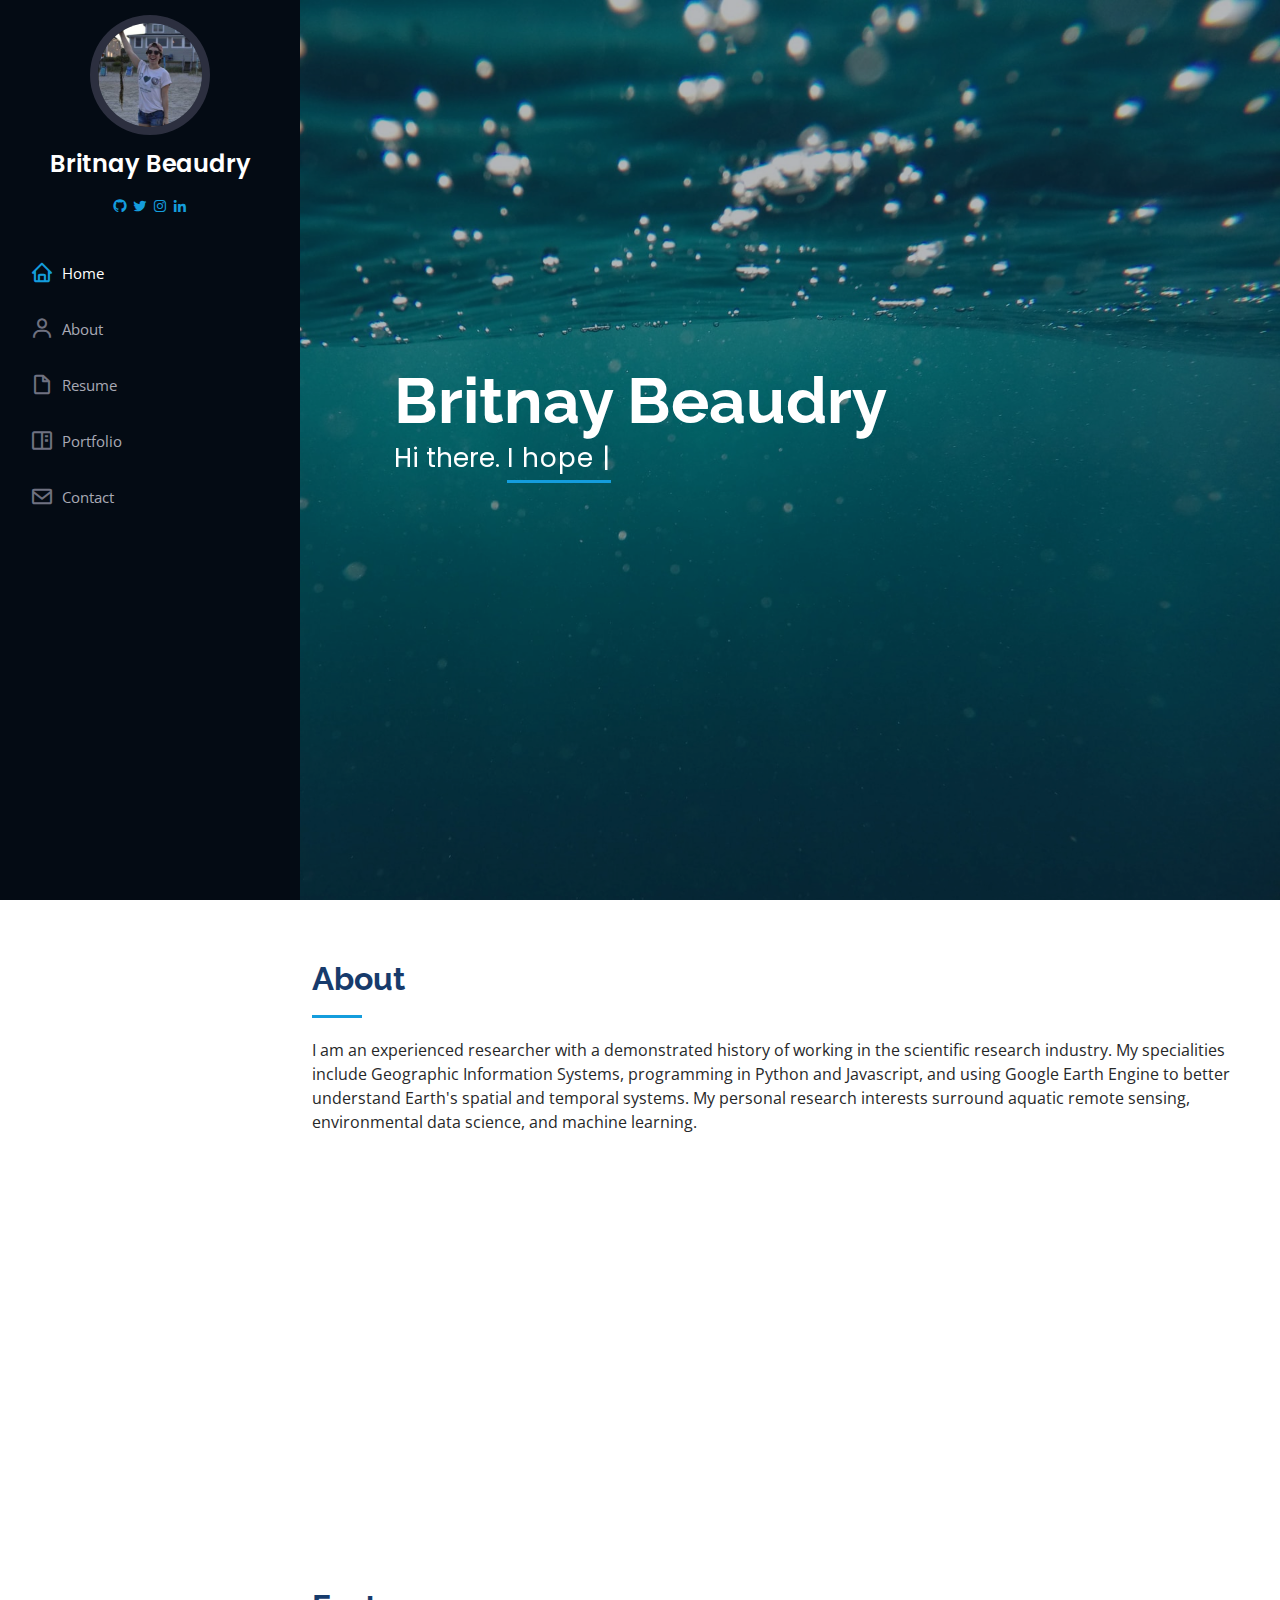
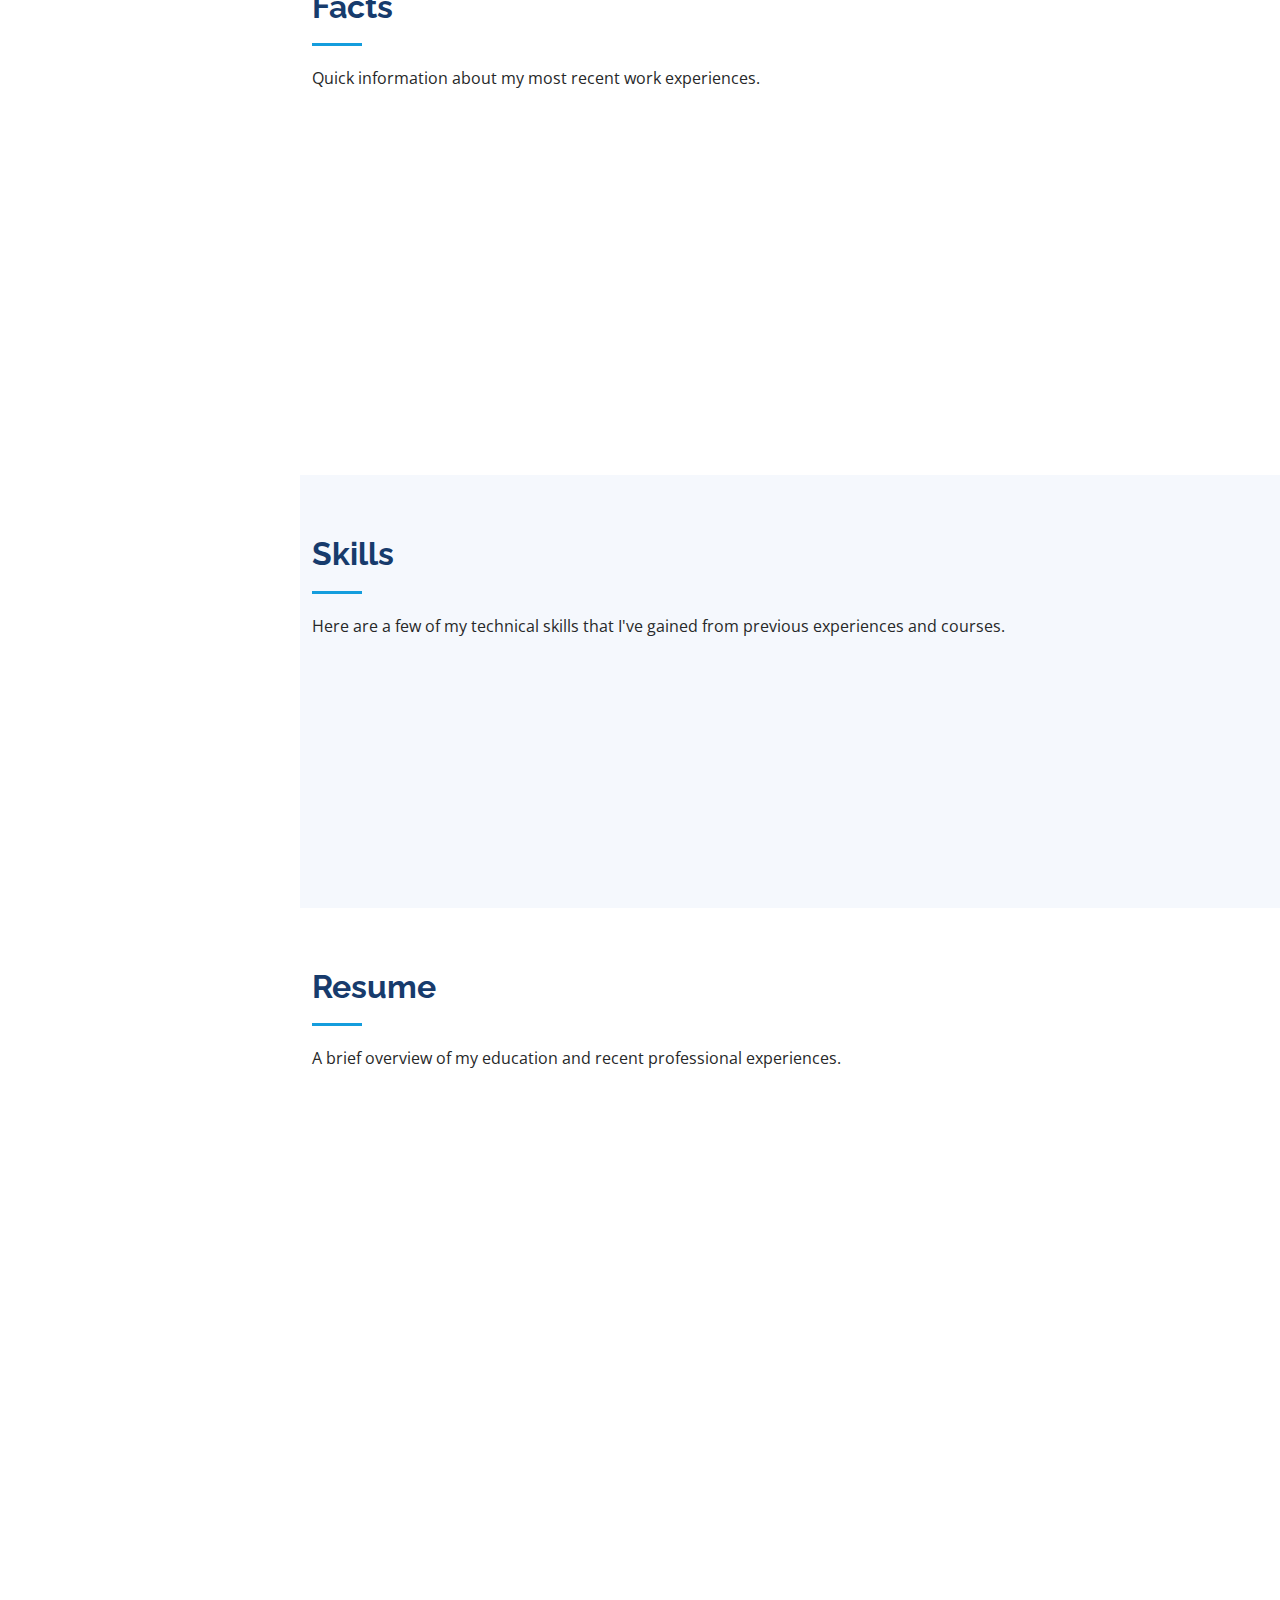
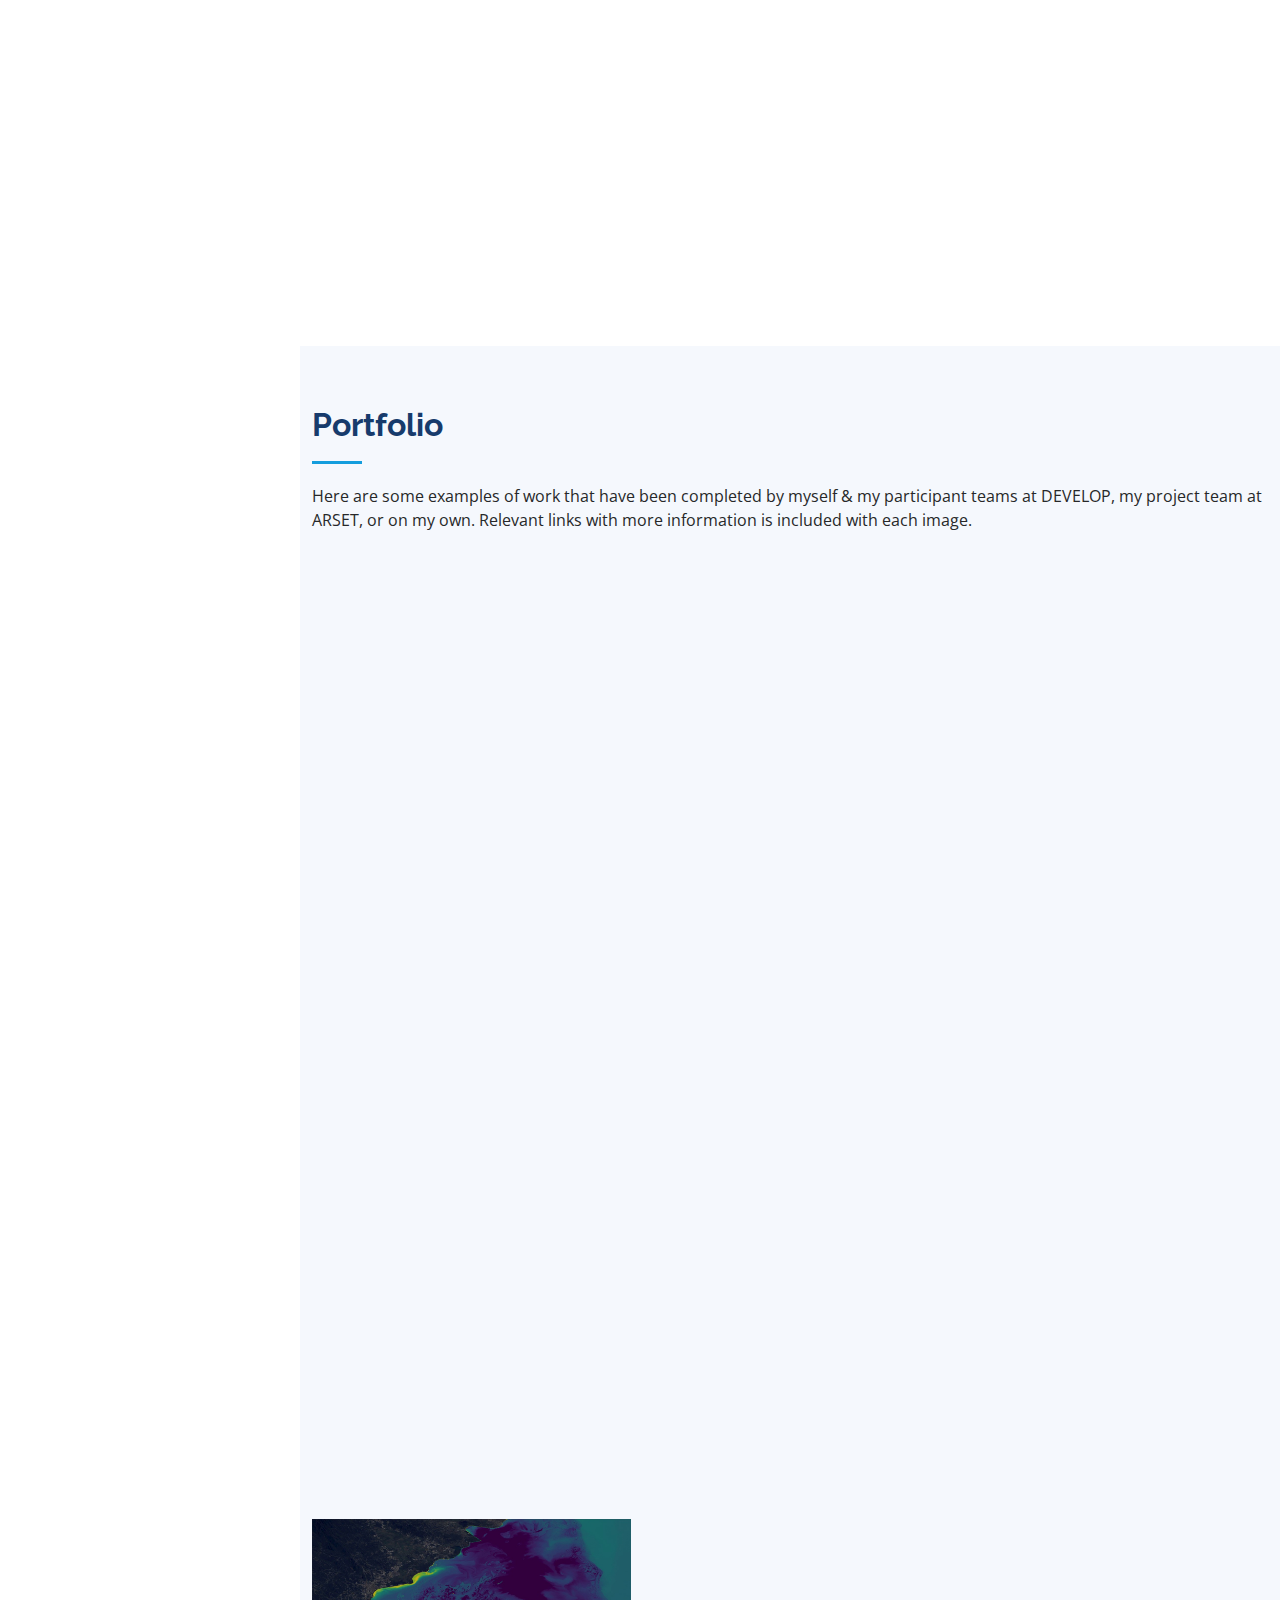
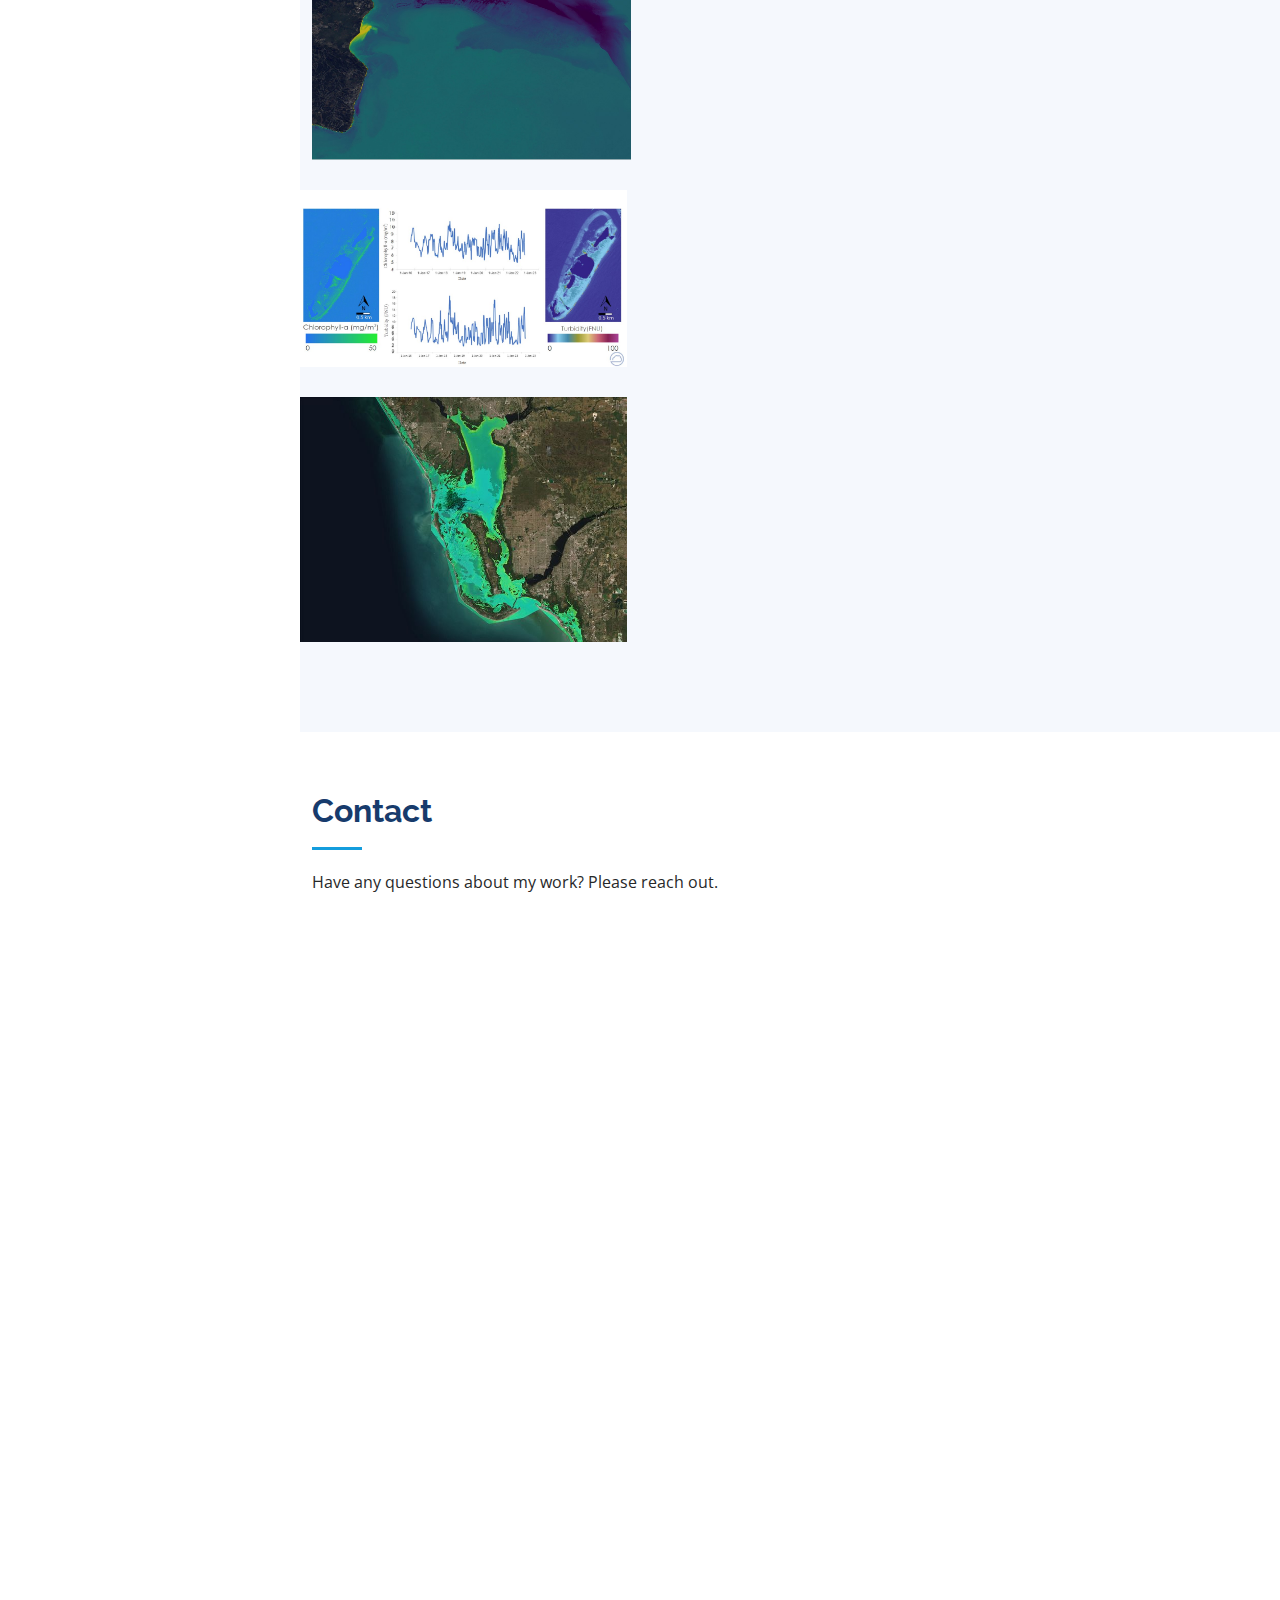
==== index.html @ af80c131 "Update index.html" ====
<!DOCTYPE html>
<html lang="en">

<head>
  <meta charset="utf-8">
  <meta content="width=device-width, initial-scale=1.0" name="viewport">

  <title>Britnay Beaudry</title>
  <meta content="" name="description">
  <meta content="" name="keywords">

  <!-- Favicons -->
  <link href="assets/img/favicon.png" rel="icon">
  <link href="assets/img/apple-touch-icon.png" rel="apple-touch-icon">

  <!-- Google Fonts -->
  <link href="https://fonts.googleapis.com/css?family=Open+Sans:300,300i,400,400i,600,600i,700,700i|Raleway:300,300i,400,400i,500,500i,600,600i,700,700i|Poppins:300,300i,400,400i,500,500i,600,600i,700,700i" rel="stylesheet">

  <!-- Vendor CSS Files -->
  <link href="assets/vendor/aos/aos.css" rel="stylesheet">
  <link href="assets/vendor/bootstrap/css/bootstrap.min.css" rel="stylesheet">
  <link href="assets/vendor/bootstrap-icons/bootstrap-icons.css" rel="stylesheet">
  <link href="assets/vendor/boxicons/css/boxicons.min.css" rel="stylesheet">
  <link href="assets/vendor/glightbox/css/glightbox.min.css" rel="stylesheet">
  <link href="assets/vendor/swiper/swiper-bundle.min.css" rel="stylesheet">

  <!-- Template Main CSS File -->
  <link href="assets/css/style.css" rel="stylesheet">
</head>
<body>

  <!-- ======= Mobile nav toggle button ======= -->
  <i class="bi bi-list mobile-nav-toggle d-xl-none"></i>

  <!-- ======= Header ======= -->
  <header id="header">
    <div class="d-flex flex-column">

      <div class="profile">
        <img src="assets/img/profile-img.JPG" alt="" class="img-fluid rounded-circle">
        <h1 class="text-light"><a href="index.html">Britnay Beaudry</a></h1>
        <div class="social-linksf mt-3 text-center">
          <a href="https://github.com/britnaybeaudry" class="github"><i class="bx bxl-github"></i></a>
          <a href="https://twitter.com/BeaudryBritnay" class="twitter"><i class="bx bxl-twitter"></i></a>
          <a href="https://www.instagram.com/britnaybeaudry/" class="instagram"><i class="bx bxl-instagram"></i></a>
          <a href="https://www.linkedin.com/in/britnaybeaudry/" class="linkedin"><i class="bx bxl-linkedin"></i></a>
        </div>
      </div>

      <nav id="navbar" class="nav-menu navbar">
        <ul>
          <li><a href="#hero" class="nav-link scrollto active"><i class="bx bx-home"></i> <span>Home</span></a></li>
          <li><a href="#about" class="nav-link scrollto"><i class="bx bx-user"></i> <span>About</span></a></li>
          <li><a href="#resume" class="nav-link scrollto"><i class="bx bx-file-blank"></i> <span>Resume</span></a></li>
          <li><a href="#portfolio" class="nav-link scrollto"><i class="bx bx-book-content"></i> <span>Portfolio</span></a></li>
<!--           <li><a href="#services" class="nav-link scrollto"><i class="bx bx-server"></i> <span>Services</span></a></li> -->
          <li><a href="#contact" class="nav-link scrollto"><i class="bx bx-envelope"></i> <span>Contact</span></a></li>
        </ul>
      </nav><!-- .nav-menu -->
    </div>
  </header><!-- End Header -->

  <!-- ======= Hero Section ======= -->
  <section id="hero" class="d-flex flex-column justify-content-center align-items-center">
    <div class="hero-container" data-aos="fade-in">
      <h1>Britnay Beaudry</h1>
      <p>Hi there. <span class="typed" data-typed-items="I hope you like my website., "></span></p>
    </div>
  </section><!-- End Hero -->

  <main id="main">

    <!-- ======= About Section ======= -->
    <section id="about" class="about">
      <div class="container">

        <div class="section-title">
          <h2>About</h2>
          <p>I am an experienced researcher with a demonstrated history of working in the scientific research industry. My specialities include Geographic Information Systems, programming in Python and Javascript, and using Google Earth Engine to better understand Earth's spatial and temporal systems. My personal research interests surround aquatic remote sensing, environmental data science, and machine learning.</p>
        </div>

        <div class="row">
          <div class="col-lg-4" data-aos="fade-right">
            <img src="assets/img/profile-img.JPG" class="img-fluid" alt="">
          </div>
          <div class="col-lg-8 pt-4 pt-lg-0 content" data-aos="fade-left">
            <h3>Research Scientist</h3>
            <p class="fst-italic">
              I currently work for <a href="https://baeri.org/earth-science">BAERI</a> as a research scientist for the <a href="https://appliedsciences.nasa.gov/what-we-do/capacity-building/arset">ARSET</a> and <a href="https://www.nasa.gov/oceanos">OCEANOS</a> programs at NASA's Ames Research Center. In this position, I assist with the development and implementation of webinars that specialize in applied remote sensing.
            </p>
            <div class="row">
              <div class="col-lg-6">
                <ul>
                  <li><i class="bi bi-chevron-right"></i> <strong>Degree:</strong> <span>B.S. in Environmental Science</span></li>
                  <li><i class="bi bi-chevron-right"></i> <strong>Specialty:</strong> <span>Aquatic Remote Sensing</span></li>
                </ul>
              </div>
              <div class="col-lg-6">
                <ul>
                  <li><i class="bi bi-chevron-right"></i> <strong>Coding Languages:</strong> <span>GEE, Python, Unix, Git, HTML, CSS</span></li>
                   <li><i class="bi bi-chevron-right"></i> <strong>Location:</strong> <span>Ames Research Center, CA</span></li>
                </ul>
              </div>
<!--             </div>
            <p>
              Officiis eligendi itaque labore et dolorum mollitia officiis optio vero. Quisquam sunt adipisci omnis et ut. Nulla accusantium dolor incidunt officia tempore. Et eius omnis.
              Cupiditate ut dicta maxime officiis quidem quia. Sed et consectetur qui quia repellendus itaque neque. Aliquid amet quidem ut quaerat cupiditate. Ab et eum qui repellendus omnis culpa magni laudantium dolores.
            </p>
          </div> -->
        </div>

      </div>
    </section><!-- End About Section -->

    <!-- ======= Facts Section ======= -->
    <section id="facts" class="facts">
      <div class="container">

        <div class="section-title">
          <h2>Facts</h2>
          <p>Quick information about my most recent work experiences.</p>
        </div>

        <div class="row no-gutters">

          <div class="col-lg-3 col-md-6 d-md-flex align-items-md-stretch" data-aos="fade-up">
            <div class="count-box">
              <i class="bi bi-alarm-fill"></i>
              <span data-purecounter-start="0" data-purecounter-end="4" data-purecounter-duration="1" class="purecounter"></span>
              <p><strong>Consecutive Terms</strong> as a Geoinformatics Fellow</p>
            </div>
          </div>

          <div class="col-lg-3 col-md-6 d-md-flex align-items-md-stretch" data-aos="fade-up" data-aos-delay="200">
            <div class="count-box">
              <i class="bi bi-headset"></i>
              <span data-purecounter-start="0" data-purecounter-end="4" data-purecounter-duration="1" class="purecounter"></span>
              <p><strong>Coding Instructor Experiences</strong> where I taught Git, Unix, Python, and GEE for Software Carpentry courses</p>
            </div>
          </div>

          <div class="col-lg-3 col-md-6 d-md-flex align-items-md-stretch" data-aos="fade-up" data-aos-delay="100">
            <div class="count-box">
              <i class="bi bi-journal-richtext"></i>
              <span data-purecounter-start="0" data-purecounter-end="7" data-purecounter-duration="1" class="purecounter"></span>
              <p><strong>Completed Projects</strong> under my leadership at NASA DEVELOP</p>
            </div>
          </div>
          
          <div class="col-lg-3 col-md-6 d-md-flex align-items-md-stretch" data-aos="fade-up" data-aos-delay="300">
            <div class="count-box">
              <i class="bi bi-people"></i>
              <span data-purecounter-start="0" data-purecounter-end="24" data-purecounter-duration="1" class="purecounter"></span>
              <p><strong>Participants</strong> that I've been responsible for as a project manager</p>
            </div>
          </div>

        </div>

      </div>
    </section><!-- End Facts Section -->

    <!-- ======= Skills Section ======= -->
    <section id="skills" class="skills section-bg">
      <div class="container">

        <div class="section-title">
          <h2>Skills</h2>
          <p>Here are a few of my technical skills that I've gained from previous experiences and courses.</p>
        </div>

        <div class="row skills-content">

          <div class="col-lg-6" data-aos="fade-up">

            <div class="progress">
              <span class="skill">Google Earth Engine <i class="val">100%</i></span>
              <div class="progress-bar-wrap">
                <div class="progress-bar" role="progressbar" aria-valuenow="100" aria-valuemin="0" aria-valuemax="100"></div>
              </div>
            </div>

            <div class="progress">
              <span class="skill">ArcMap & ArcPro <i class="val">90%</i></span>
              <div class="progress-bar-wrap">
                <div class="progress-bar" role="progressbar" aria-valuenow="95" aria-valuemin="0" aria-valuemax="100"></div>
              </div>
            </div>

            <div class="progress">
              <span class="skill">HTML <i class="val">75%</i></span>
              <div class="progress-bar-wrap">
                <div class="progress-bar" role="progressbar" aria-valuenow="75" aria-valuemin="0" aria-valuemax="100"></div>
              </div>
            </div>

          </div>

          <div class="col-lg-6" data-aos="fade-up" data-aos-delay="100">

            <div class="progress">
              <span class="skill">Python <i class="val">80%</i></span>
              <div class="progress-bar-wrap">
                <div class="progress-bar" role="progressbar" aria-valuenow="80" aria-valuemin="0" aria-valuemax="100"></div>
              </div>
            </div>

            <div class="progress">
              <span class="skill">Git <i class="val">90%</i></span>
              <div class="progress-bar-wrap">
                <div class="progress-bar" role="progressbar" aria-valuenow="85" aria-valuemin="0" aria-valuemax="100"></div>
              </div>
            </div>

            <div class="progress">
              <span class="skill">CSS <i class="val">55%</i></span>
              <div class="progress-bar-wrap">
                <div class="progress-bar" role="progressbar" aria-valuenow="55" aria-valuemin="0" aria-valuemax="100"></div>
              </div>
            </div>

          </div>

        </div>

      </div>
    </section><!-- End Skills Section -->

    <!-- ======= Resume Section ======= -->
    <section id="resume" class="resume">
      <div class="container">

        <div class="section-title">
          <h2>Resume</h2>
          <p>A brief overview of my education and recent professional experiences.</p>
        </div>

        <div class="row">
          <div class="col-lg-6" data-aos="fade-up">
            <h3 class="resume-title">Summary</h3>
            <div class="resume-item pb-0">
              <h4>Britnay Beaudry</h4>
              <p><em>Experienced Spatial Analyst with a demonstrated history of working in the scientific research industry. Skilled in Geographic Information Systems, programming in Python and Javascript, and using Google Earth Engine to better understand Earth's spatial and temporal systems.</em></p>
<!--               <ul>
                <li>britnaybeaudry@gmail.com</li>
              </ul> -->
            </div>

            <h3 class="resume-title">Education</h3>
            <div class="resume-item">
              <h4>B.S. in Environmental Science</h4>
              <h5>2016 - 2019</h5>
              <p><em>University of Massachusetts Amherst</em></p>
              <ul>
                <li>Earned a Technical Certificate in Geographic Information Science (GIS) in addition to completing regular required coursework in biology, chemistry, toxicology, and mathematics. </li>
                <li>Worked in a viticulture lab, biogeochemistry lab, and as a teaching assistant. </li>
              </ul>
            </div>
          </div>
          <div class="col-lg-6" data-aos="fade-up" data-aos-delay="100">
            <h3 class="resume-title">Professional Experience</h3>
            <div class="resume-item">
              <h4>Geoinformatics Fellow, NASA DEVELOP National Program</h4>
              <h5>2019 - Present</h5>
              <p><em>Ames Research Center, Mountain View, CA </em></p>
              <ul>
                <li>Managing office and project activities, ensuring the scientific integrity of past and ongoing projects, and leading team building and personal/professional development activities.</li>
                <li>Generating project ideas, writing project proposals, and providing technical edits for future projects through the DEVELOP program. </li>
                <li>Creating and reviewing project deliverables, and disseminating results for past and ongoing DEVELOP projects.</li>
              </ul>
            </div>
            <div class="resume-item">
              <h4>Research Assistant</h4>
              <h5>Spring 2019</h5>
              <p><em>UMass Amherst Geochemistry Lab</em></p>
              <ul>
                <li>Monitored isotope hydrology to better understand how chemical weathering affects biogeochemical cycles within Western Massachusetts.</li>
                <li>Kept detailed record of test results including carbon isotope content, alkalinity, pH values, air volumes, and water volumes.</li>
              </ul>
            </div>
          </div>
        </div>

      </div>
    </section><!-- End Resume Section -->

    <!-- ======= Portfolio Section ======= -->
    <section id="portfolio" class="portfolio section-bg">
      <div class="container">

        <div class="section-title">
          <h2>Portfolio</h2>
          <p>Here are some examples of work that have been completed by myself & my participant teams at DEVELOP, my project team at ARSET, or on my own. Relevant links with more information is included with each image.</p>
        </div>

        <div class="row" data-aos="fade-up">
          <div class="col-lg-12 d-flex justify-content-center">
            <ul id="portfolio-flters">
              <li data-filter="*" class="filter-active">All</li>
              <li data-filter=".filter-app">DEVELOP</li>
              <li data-filter=".filter-card">ARSET</li>
              <li data-filter=".filter-web">Hobby</li>
            </ul>
          </div>
        </div>

        <div class="row portfolio-container" data-aos="fade-up" data-aos-delay="100">

          <div class="col-lg-4 col-md-6 portfolio-item filter-app">
            <div class="portfolio-wrap">
              <img src="assets/img/portfolio/portfolio-19.jpg" class="img-fluid" alt="">
               <div class="portfolio-links">
                <a href="assets/img/portfolio/portfolio-19.jpg" data-gallery="portfolioGallery" class="portfolio-lightbox" title=" <b><i>Examining Tick-Borne Illness Risk by Evaluating Land Cover and Tick Habitat Suitability in Southern Maine.</i></b> 
                  <b>PI:</b> Zachary Bengtsson <b>Team:</b> Celeste Gambino (Project Lead), Britnay Beaudry, Madison Berman, and Monica Colmenares <b>Advisors:</b> Dr. Cedric Fichot (Boston University), Dr. Valerie Pasquarella (Boston University), Tess McCabe (Boston University), 
                  John Foster (Boston University) <b>Link to project tool:</b> https://github.com/NASA-DEVELOP/SLaCC"><i class="bx bx-plus"></i></a>
                <a href="https://appliedsciences.nasa.gov/what-we-do/projects/examining_tick_borne_illness_risk_by_evaluating_land_cover_and_tick_habitat_suitability_in_southern_maine" title="More Details"><i class="bx bx-link"></i></a>
              </div>
            </div>
          </div>

          <div class="col-lg-4 col-md-6 portfolio-item filter-app">
            <div class="portfolio-wrap">
              <img src="assets/img/portfolio/portfolio-13.jpg" class="img-fluid" alt="">
               <div class="portfolio-links">
                <a href="assets/img/portfolio/portfolio-13.jpg" data-gallery="portfolioGallery" class="portfolio-lightbox" title=" <b><i>Utilizing NASA Earth Observations to Assess Ocean Conditions Leading to the Spread of the Nuisance Red Algae (Chondria tumulosa) in Papahānaumokuākea Marine National Monument, Hawai’i.</i></b>
                 <b>PI:</b> Britnay Beaudry 
                 <b>Team:</b> Keolohilani Lopes Jr., Ginah Tran, Anna Ballasiotes, and Taylor Orcutt
                 <b>Advisors:</b> Dr. Juan Torres-Pérez (NASA Ames Research Center), Dr. Liane Guild (NASA Ames Research Center)
                 <b>More info:</b> https://appliedsciences.nasa.gov/what-we-do/projects/utilizing_nasa_earth_observations_to_assess_ocean_conditions_leading_to_the_spread_of_the_nuisance_red_algae_chondria_tumulosa_in_papahanaumokuakea_marine_national_monument_hawai_i"><i class="bx bx-plus"></i></a>
                  "><i class="bx bx-plus"></i></a>
                <a href="https://www.youtube.com/watch?v=JYTvzt7qzhY&t=1s" title="Tool Video"><i class="bx bx-link"></i></a>
              </div>
            </div>
          </div>

          <div class="col-lg-4 col-md-6 portfolio-item filter-app">
            <div class="portfolio-wrap">
              <img src="assets/img/portfolio/portfolio-3.jpg" class="img-fluid" alt="">
              <div class="portfolio-links">
                <a href="assets/img/portfolio/portfolio-3.jpg" data-gallery="portfolioGallery" class="portfolio-lightbox" title=" <b><i>Using NASA Earth Observations to Monitor Historical Changes in the Extension of Seagrass Meadows in the Breton National Wildlife Refuge in Louisiana.</i></b>
                 <b>PI:</b> Britnay Beaudry 
                 <b>Team:</b> Mariam Moeen, Daniel Babin, Tasos Tentoglou, Taryn Waite, and Kelly Young 
                 <b>Advisor:</b> Dr. Juan Torres-Pérez (NASA Ames Research Center)
                 <b>More info:</b> https://appliedsciences.nasa.gov/what-we-do/projects/using_nasa_earth_observations_to_monitor_historical_changes_in_the_extension_of_seagrass_meadows_in_the_breton_national_wildlife_refuge_in_louisiana
                  "><i class="bx bx-plus"></i></a>
                <a href="https://ntrs.nasa.gov/api/citations/20210021323/downloads/2021Sum_ARC_LouisianaWaterResources_TechPaper_FD.docx.pdf" title="Technical Report"><i class="bx bx-link"></i></a>
              </div>
            </div>
          </div>

          <div class="col-lg-4 col-md-6 portfolio-item filter-app">
            <div class="portfolio-wrap">
              <img src="assets/img/portfolio/portfolio-21.jpg" class="img-fluid" alt="">
              <div class="portfolio-links">
                <a href="assets/img/portfolio/portfolio-21.jpg" data-gallery="portfolioGallery" class="portfolio-lightbox" title="<b><i>Monitoring Water Quality Along Southern Florida Seaports to Assess Impact on Coral Reef Tracts from Harbor Deepening Projects</i></b>
                  <b>PI: </b>Britnay Beaudry
                  <b>Team: </b>Benjamin Rocha, Alexis Smith, Estenia Ortiz, Melanie Leung, Michael Enz
                  <b>Advisor: </b>Dr. Juan Torres-Pérez (NASA Ames Research Center)
                  <b>More info: </b>https://appliedsciences.nasa.gov/what-we-do/projects/monitoring_water_quality_along_southern_florida_seaports_to_assess_impact_on_coral_reef_tracts_from_harbor_deepening_projects
                  "><i class="bx bx-plus"></i></a>
                <a href="https://ntrs.nasa.gov/citations/20210021324" title="Technical Report"><i class="bx bx-link"></i></a>
              </div>
            </div>
          </div>

          <div class="col-lg-4 col-md-6 portfolio-item filter-app">
            <div class="portfolio-wrap">
              <img src="assets/img/portfolio/portfolio-14.jpg" class="img-fluid" alt="">
              <div class="portfolio-links">
                <a href="assets/img/portfolio/portfolio-14.jpg" data-gallery="portfolioGallery" class="portfolio-lightbox" title="<b><i>Using Remote Sensing to Detect the Frequency and Drivers of Red Tide Blooms in California to Assist in the Management of Human and Marine Exposure to Algal Toxins </i></b>
                  <b>PI: </b>Britnay Beaudry
                  <b>Team: </b>Michael Enz (Project Lead), Melanie Leung, Maya Zimmerman, Jonathan Van Dermark, and Petra Nichols
                  <b>Advisors: </b>Dr. Juan Torres-Pérez (NASA Ames Research Center), 
Ben Holt (NASA Jet Propulsion Laboratory), 
Dr. Christine Lee (NASA Jet Propulsion Laboratory), 
Dr. Clarissa Anderson (University of California San Diego, Scripps Institution of Oceanography), 
Dr. Andrew Barton (University of California San Diego, Scripps Institution of Oceanography), 
Dr. Jeff Bowman (University of California San Diego, Scripps Institution of Oceanography), and
Dr. Melissa Carter (University of California San Diego, Scripps Institution of Oceanography)
                  <b>More info: </b>https://appliedsciences.nasa.gov/what-we-do/projects/using-remote-sensing-detect-frequency-and-drivers-red-tide-blooms-california
                  "><i class="bx bx-plus"></i></a>
                <a href="https://ntrs.nasa.gov/citations/20210025575" title="Technical Report"><i class="bx bx-link"></i></a>
              </div>
            </div>
          </div>

          <div class="col-lg-4 col-md-6 portfolio-item filter-web">
            <div class="portfolio-wrap">
              <img src="assets/img/portfolio/portfolio-6.gif" class="img-fluid" alt="">
              <div class="portfolio-links">
<!--                 <a href="assets/img/portfolio/portfolio-6.gif" data-gallery="portfolioGallery" class="portfolio-lightbox" title="App 3"><i class="bx bx-plus"></i></a> -->
                <a href="https://github.com/britnaybeaudry/britnaybeaudry" title="More Details"><i class="bx bx-link"></i></a>
              </div>
            </div>
          </div>

          <div class="col-lg-4 col-md-6 portfolio-item filter-card">
            <div class="portfolio-wrap">
              <img src="assets/img/portfolio/portfolio-20.jpg" class="img-fluid" alt="">
              <div class="portfolio-links">
                <a href="assets/img/portfolio/portfolio-20.jpg" data-gallery="portfolioGallery" class="portfolio-lightbox" title="<b>ARSET - Using Earth Observations for Pre- and Post-Fire Monitoring</b> McCullum, A.; Torres-Pérez, J.; Beaudry, B.; Pippin, H. (2022). Using Earth Observations for Pre- and Post-Fire Monitoring. NASA Applied Remote Sensing Training Program (ARSET). https://appliedsciences.nasa.gov/join-mission/training/english/arset-using-earth-observations-pre-and-post-fire-monitoring"><i class="bx bx-plus"></i></a>
                <a href="https://appliedsciences.nasa.gov/join-mission/training/english/arset-using-earth-observations-pre-and-post-fire-monitoring" title="Training Webpage"><i class="bx bx-link"></i></a>
              </div>
            </div>
          </div>

          <div class="col-lg-4 col-md-6 portfolio-item filter-card">
            <div class="portfolio-wrap">
              <img src="assets/img/portfolio/portfolio-8.jpg" class="img-fluid" alt="">
              <div class="portfolio-links">
                <a href="assets/img/portfolio/portfolio-8.jpg" data-gallery="portfolioGallery" class="portfolio-lightbox" title="<b>ARSET - Using Google Earth Engine for Land Monitoring Applications</b> Bengtsson, Z.; Beaudry, B.; Torres-Pérez, J.; McCullum, A. (2021). Using Google Earth Engine for Land Monitoring Applications. NASA Applied Remote Sensing Training Program (ARSET). https://appliedsciences.nasa.gov/join-mission/training/english/arset-using-google-earth-engine-land-monitoring-applications"><i class="bx bx-plus"></i></a>
                <a href="https://appliedsciences.nasa.gov/join-mission/training/english/arset-using-google-earth-engine-land-monitoring-applications" title="Training Webpage"><i class="bx bx-link"></i></a>
              </div>
            </div>
          </div>

          <div class="col-lg-4 col-md-6 portfolio-item filter-card">
            <div class="portfolio-wrap">
              <img src="assets/img/portfolio/portfolio-9.jpg" class="img-fluid" alt="">
              <div class="portfolio-links">
                <a href="assets/img/portfolio/portfolio-9.jpg" data-gallery="portfolioGallery" class="portfolio-lightbox" title="<b>ARSET - Biodiversity Applications for Airborne Imaging Systems</b>  McCullum, A.; Torres-Pérez, J.; Beaudry, B.; Cruz, S. (2023). Biodiversity Applications for Airborne Imaging Systems. NASA Applied Remote Sensing Training Program (ARSET). http://appliedsciences.nasa.gov/join-mission/training/english/arset-biodiversity-applications-airborne-imaging-systems"><i class="bx bx-plus"></i></a>
                <a href="https://appliedsciences.nasa.gov/join-mission/training/english/arset-biodiversity-applications-airborne-imaging-systems" title="Training Webpage"><i class="bx bx-link"></i></a>
              </div>
            </div>
          </div>
        
          
          <div class="col-lg-4 col-md-6 portfolio-item filter-card">
            <div class="portfolio-wrap">
              <img src="assets/img/portfolio/portfolio-10.jpg" class="img-fluid" alt="">
              <div class="portfolio-links">
                <a href="assets/img/portfolio/portfolio-10.jpg" data-gallery="portfolioGallery" class="portfolio-lightbox" title="<b>ARSET - Connecting Citizen Science with Remote Sensing</b> McCullum, A.; Torres-Pérez, J.; Beaudry, B. (2023). ARSET - Connecting Citizen Science with Remote Sensing. NASA Applied Remote Sensing Training Program (ARSET). http://appliedsciences.nasa.gov/join-mission/training/english/arset-connecting-citizen-science-remote-sensing"><i class="bx bx-plus"></i></a>
                <a href="https://appliedsciences.nasa.gov/join-mission/training/english/arset-connecting-citizen-science-remote-sensing" title="Training Webpage"><i class="bx bx-link"></i></a>
              </div>
            </div>
          </div>

           <div class="col-lg-4 col-md-6 portfolio-item filter-card">
            <div class="portfolio-wrap">
              <img src="assets/img/portfolio/portfolio-12.JPG" class="img-fluid" alt="">
              <div class="portfolio-links">
                <a href="assets/img/portfolio/portfolio-12.JPG" data-gallery="portfolioGallery" class="portfolio-lightbox" title="<b>ARSET - Assessing the Impacts of Fires on Watershed Health</b> Beaudry, B,; Cruz, S.; McCullum, A.; Torres-Pérez, J. (2023). ARSET - Assessing the Impacts of Fires on Watershed Health. NASA Applied Remote Sensing Training Program (ARSET). http://appliedsciences.nasa.gov/join-mission/training/english/arset-assessing-impacts-fires-watershed-health"><i class="bx bx-plus"></i></a>
                <a href="https://appliedsciences.nasa.gov/join-mission/training/english/arset-assessing-impacts-fires-watershed-health" title="Training Webpage"><i class="bx bx-link"></i></a>
              </div>
            </div>
        </div>
          
          <div class="col-lg-4 col-md-6 portfolio-item filter-app">
            <div class="portfolio-wrap">
              <img src="assets/img/portfolio/portfolio-15.jpg" class="img-fluid" alt="">
              <div class="portfolio-links">
                <a href="assets/img/portfolio/portfolio-15.jpg" data-gallery="portfolioGallery" class="portfolio-lightbox" title="<b><i>Monitoring Pollution Plumes due to Storm and Wastewater Runoff in the San Diego Bay and Tijuana River Estuary to Inform Water Quality Management </i></b>
                  <b>PI: </b>Lisa Tanh 
                  <b>Team: </b>Ethan Gates (Project Lead), Stefanie Mendoza, Jonathan Szeto, Max VanArnam 
                  <b>Advisors: </b>Dr. Juan Torres-Pérez (NASA Ames Research Center), 
Dr. Dan Sousa (San Diego State University), 
Britnay Beaudry (NASA Ames Research Center), 
Ben Holt (NASA Jet Propulsion Laboratory), 
Dr. Christine Lee (NASA Jet Propulsion Laboratory), and
Mariam Ayad (University of California, Santa Cruz)
                  <b>More info: </b>https://appliedsciences.nasa.gov/what-we-do/projects/monitoring-pollution-plumes-due-storm-and-wastewater-runoff-san-diego-bay-and
                  "><i class="bx bx-plus"></i></a>
                <a href="https://ntrs.nasa.gov/citations/20220017087" title="Technical Poster"><i class="bx bx-link"></i></a>
              </div>
            </div>
          </div>
        </div>
        
          <div class="col-lg-4 col-md-6 portfolio-item filter-app">
            <div class="portfolio-wrap">
              <img src="assets/img/portfolio/portfolio-17.jpg" class="img-fluid" alt="">
              <div class="portfolio-links">
                <a href="assets/img/portfolio/portfolio-17.jpg" data-gallery="portfolioGallery" class="portfolio-lightbox" title="<b><i>Updating and Expanding the Optical Reef and Coastal Area Assessment (ORCAA) Tool </i></b>
                  <b>PIs: </b>Britnay Beaudry, Hayley Pippin 
                  <b>Team: </b>Tasos Tentoglou (Project Lead), Eleda Fernald, Adam Weingram, David Carrasco Rivera 
                  <b>Advisors: </b>Dr. Juan Torres-Pérez (NASA Ames Research Center), 
Dr. Christine Lee (NASA Jet Propulsion Laboratory, California Institute of Technology), 
Benjamin Holt (NASA Jet Propulsion Laboratory), 
Dr. Emil Cherrington (NASA Marshall Spaceflight Center), 
Dr. Kelly Luis (NASA Jet Propulsion Laboratory), 
William Hernandez (University of Puerto Rico), and
Roy Armstrong (University of Puerto Rico) 
                  <b>More info: </b>https://appliedsciences.nasa.gov/what-we-do/projects/updating-and-expanding-optical-reef-and-coastal-area-assessment-orcaa-tool
                  "><i class="bx bx-plus"></i></a>
                <a href="https://ntrs.nasa.gov/citations/20220004612" title="Technical Presentation"><i class="bx bx-link"></i></a>
              </div>
            </div>
          </div>
      </div>
         
          <div class="col-lg-4 col-md-6 portfolio-item filter-app">
            <div class="portfolio-wrap">
              <img src="assets/img/portfolio/portfolio-18.jpg" class="img-fluid" alt="">
              <div class="portfolio-links">
                <a href="assets/img/portfolio/portfolio-18.jpg" data-gallery="portfolioGallery" class="portfolio-lightbox" title="<b><i>Monitoring Shoreline Change and Island Loss in Response to Climate Change </i></b>
                  <b>PIs: </b>Lisa Tanh 
                  <b>Team: </b>Aidan Harvey (Project Lead), Daniel Lopez, Mitch Porter, Derek Chin 
                  <b>Advisors: </b>Dr. Juan Torres-Pérez (NASA Ames Research Center), Britnay Beaudry (NASA Ames Research Center), Dr. Kenton Ross (NASA Langley Research Center) 
                  <b>More info: </b>https://appliedsciences.nasa.gov/what-we-do/projects/monitoring-shoreline-change-and-island-loss-response-climate-change
                  "><i class="bx bx-plus"></i></a>
                <a href="https://ntrs.nasa.gov/citations/20220016784" title="Technical Presentation"><i class="bx bx-link"></i></a>
              </div>
            </div>
          </div>

          <div class="col-lg-4 col-md-6 portfolio-item filter-app">
            <div class="portfolio-wrap">
              <img src="assets/img/portfolio/portfolio-16.jpg" class="img-fluid" alt="">
              <div class="portfolio-links">
                <a href="assets/img/portfolio/portfolio-16.jpg" data-gallery="portfolioGallery" class="portfolio-lightbox" title="<b><i>Assessing Coastal Resiliency Across Florida's Aquatic Preserves in Response to Hurricane Forces</i></b>
                  <b>PIs: </b>Britnay Beaudry 
                  <b>Team: </b>Liam Megraw, Stefanie Dimayuga Mendoza, Samantha Kelly, Jesse Carlson 
                  <b>Advisor: </b>Dr. Juan Torres-Pérez (NASA Ames Research Center)
                  <b>More info: </b>https://appliedsciences.nasa.gov/what-we-do/projects/assessing-coastal-resiliency-across-floridas-aquatic-preserves-response
                  "><i class="bx bx-plus"></i></a>
                <a href="https://ntrs.nasa.gov/citations/20220013975" title="Technical Report"><i class="bx bx-link"></i></a>
              </div>
            </div>
          </div>
      
        </div>

      </div>
    </section><!-- End Portfolio Section -->

    <!-- ======= Services Section ======= -->
<!--     <section id="services" class="services">
      <div class="container">

        <div class="section-title">
          <h2>Services</h2>
          <p>Magnam dolores commodi suscipit. Necessitatibus eius consequatur ex aliquid fuga eum quidem. Sit sint consectetur velit. Quisquam quos quisquam cupiditate. Et nemo qui impedit suscipit alias ea. Quia fugiat sit in iste officiis commodi quidem hic quas.</p>
        </div>

        <div class="row">
          <div class="col-lg-4 col-md-6 icon-box" data-aos="fade-up">
            <div class="icon"><i class="bi bi-briefcase"></i></div>
            <h4 class="title"><a href="">Lorem Ipsum</a></h4>
            <p class="description">Voluptatum deleniti atque corrupti quos dolores et quas molestias excepturi sint occaecati cupiditate non provident</p>
          </div>
          <div class="col-lg-4 col-md-6 icon-box" data-aos="fade-up" data-aos-delay="100">
            <div class="icon"><i class="bi bi-card-checklist"></i></div>
            <h4 class="title"><a href="">Dolor Sitema</a></h4>
            <p class="description">Minim veniam, quis nostrud exercitation ullamco laboris nisi ut aliquip ex ea commodo consequat tarad limino ata</p>
          </div>
          <div class="col-lg-4 col-md-6 icon-box" data-aos="fade-up" data-aos-delay="200">
            <div class="icon"><i class="bi bi-bar-chart"></i></div>
            <h4 class="title"><a href="">Sed ut perspiciatis</a></h4>
            <p class="description">Duis aute irure dolor in reprehenderit in voluptate velit esse cillum dolore eu fugiat nulla pariatur</p>
          </div>
          <div class="col-lg-4 col-md-6 icon-box" data-aos="fade-up" data-aos-delay="300">
            <div class="icon"><i class="bi bi-binoculars"></i></div>
            <h4 class="title"><a href="">Magni Dolores</a></h4>
            <p class="description">Excepteur sint occaecat cupidatat non proident, sunt in culpa qui officia deserunt mollit anim id est laborum</p>
          </div>
          <div class="col-lg-4 col-md-6 icon-box" data-aos="fade-up" data-aos-delay="400">
            <div class="icon"><i class="bi bi-brightness-high"></i></div>
            <h4 class="title"><a href="">Nemo Enim</a></h4>
            <p class="description">At vero eos et accusamus et iusto odio dignissimos ducimus qui blanditiis praesentium voluptatum deleniti atque</p>
          </div>
          <div class="col-lg-4 col-md-6 icon-box" data-aos="fade-up" data-aos-delay="500">
            <div class="icon"><i class="bi bi-calendar4-week"></i></div>
            <h4 class="title"><a href="">Eiusmod Tempor</a></h4>
            <p class="description">Et harum quidem rerum facilis est et expedita distinctio. Nam libero tempore, cum soluta nobis est eligendi</p>
          </div>
        </div>

      </div> -->
    </section><!-- End Services Section -->

    <!-- ======= Contact Section ======= -->
    <section id="contact" class="contact">
      <div class="container">

        <div class="section-title">
          <h2>Contact</h2>
          <p>Have any questions about my work? Please reach out.</p>
        </div>

        <div class="row" data-aos="fade-in">

          <div class="col-lg-5 d-flex align-items-stretch">
              <div class="email">
                <i class="bi bi-envelope"></i>
                <h4>Email:</h4>
                <p>britnaybeaudry@gmail.com</p>
              </div>

          </div>

          <div class="col-lg-7 mt-5 mt-lg-0 d-flex align-items-stretch">
            <form action="forms/contact.php" method="post" role="form" class="php-email-form">
              <div class="row">
                <div class="form-group col-md-6">
                  <label for="name">Your Name</label>
                  <input type="text" name="name" class="form-control" id="name" required>
                </div>
                <div class="form-group col-md-6">
                  <label for="name">Your Email</label>
                  <input type="email" class="form-control" name="email" id="email" required>
                </div>
              </div>
              <div class="form-group">
                <label for="name">Subject</label>
                <input type="text" class="form-control" name="subject" id="subject" required>
              </div>
              <div class="form-group">
                <label for="name">Message</label>
                <textarea class="form-control" name="message" rows="10" required></textarea>
              </div>
              <div class="my-3">
                <div class="loading">Loading</div>
                <div class="error-message"></div>
                <div class="sent-message">Your message has been sent. Thank you!</div>
              </div>
              <div class="text-center"><button type="submit">Send Message</button></div>
            </form>
          </div>

        </div>

      </div>
    </section><!-- End Contact Section -->

  </main><!-- End #main -->

  <a href="#" class="back-to-top d-flex align-items-center justify-content-center"><i class="bi bi-arrow-up-short"></i></a>

  <!-- Vendor JS Files -->
  <script src="assets/vendor/aos/aos.js"></script>
  <script src="assets/vendor/bootstrap/js/bootstrap.bundle.min.js"></script>
  <script src="assets/vendor/glightbox/js/glightbox.min.js"></script>
  <script src="assets/vendor/isotope-layout/isotope.pkgd.min.js"></script>
  <script src="assets/vendor/php-email-form/validate.js"></script>
  <script src="assets/vendor/purecounter/purecounter.js"></script>
  <script src="assets/vendor/swiper/swiper-bundle.min.js"></script>
  <script src="assets/vendor/typed.js/typed.min.js"></script>
  <script src="assets/vendor/waypoints/noframework.waypoints.js"></script>

  <!-- Template Main JS File -->
  <script src="assets/js/main.js"></script>

</body>

</html>
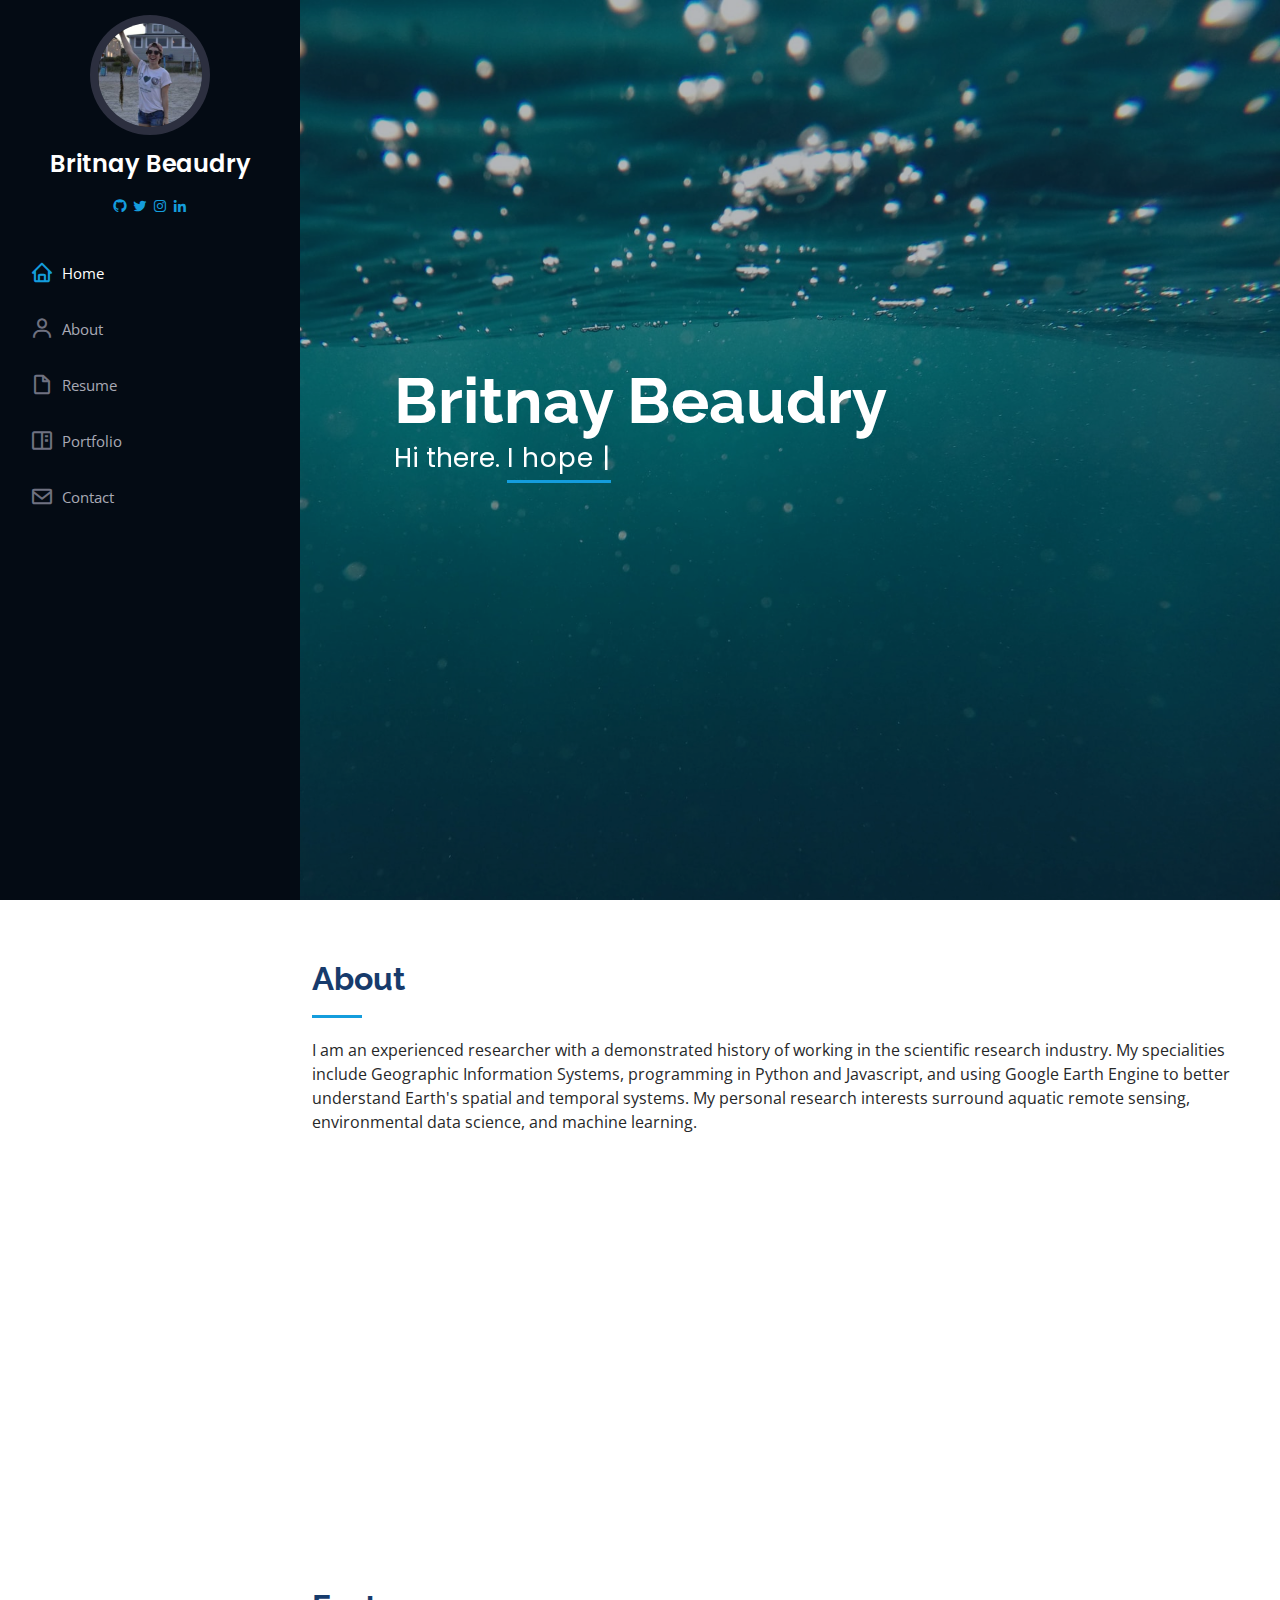
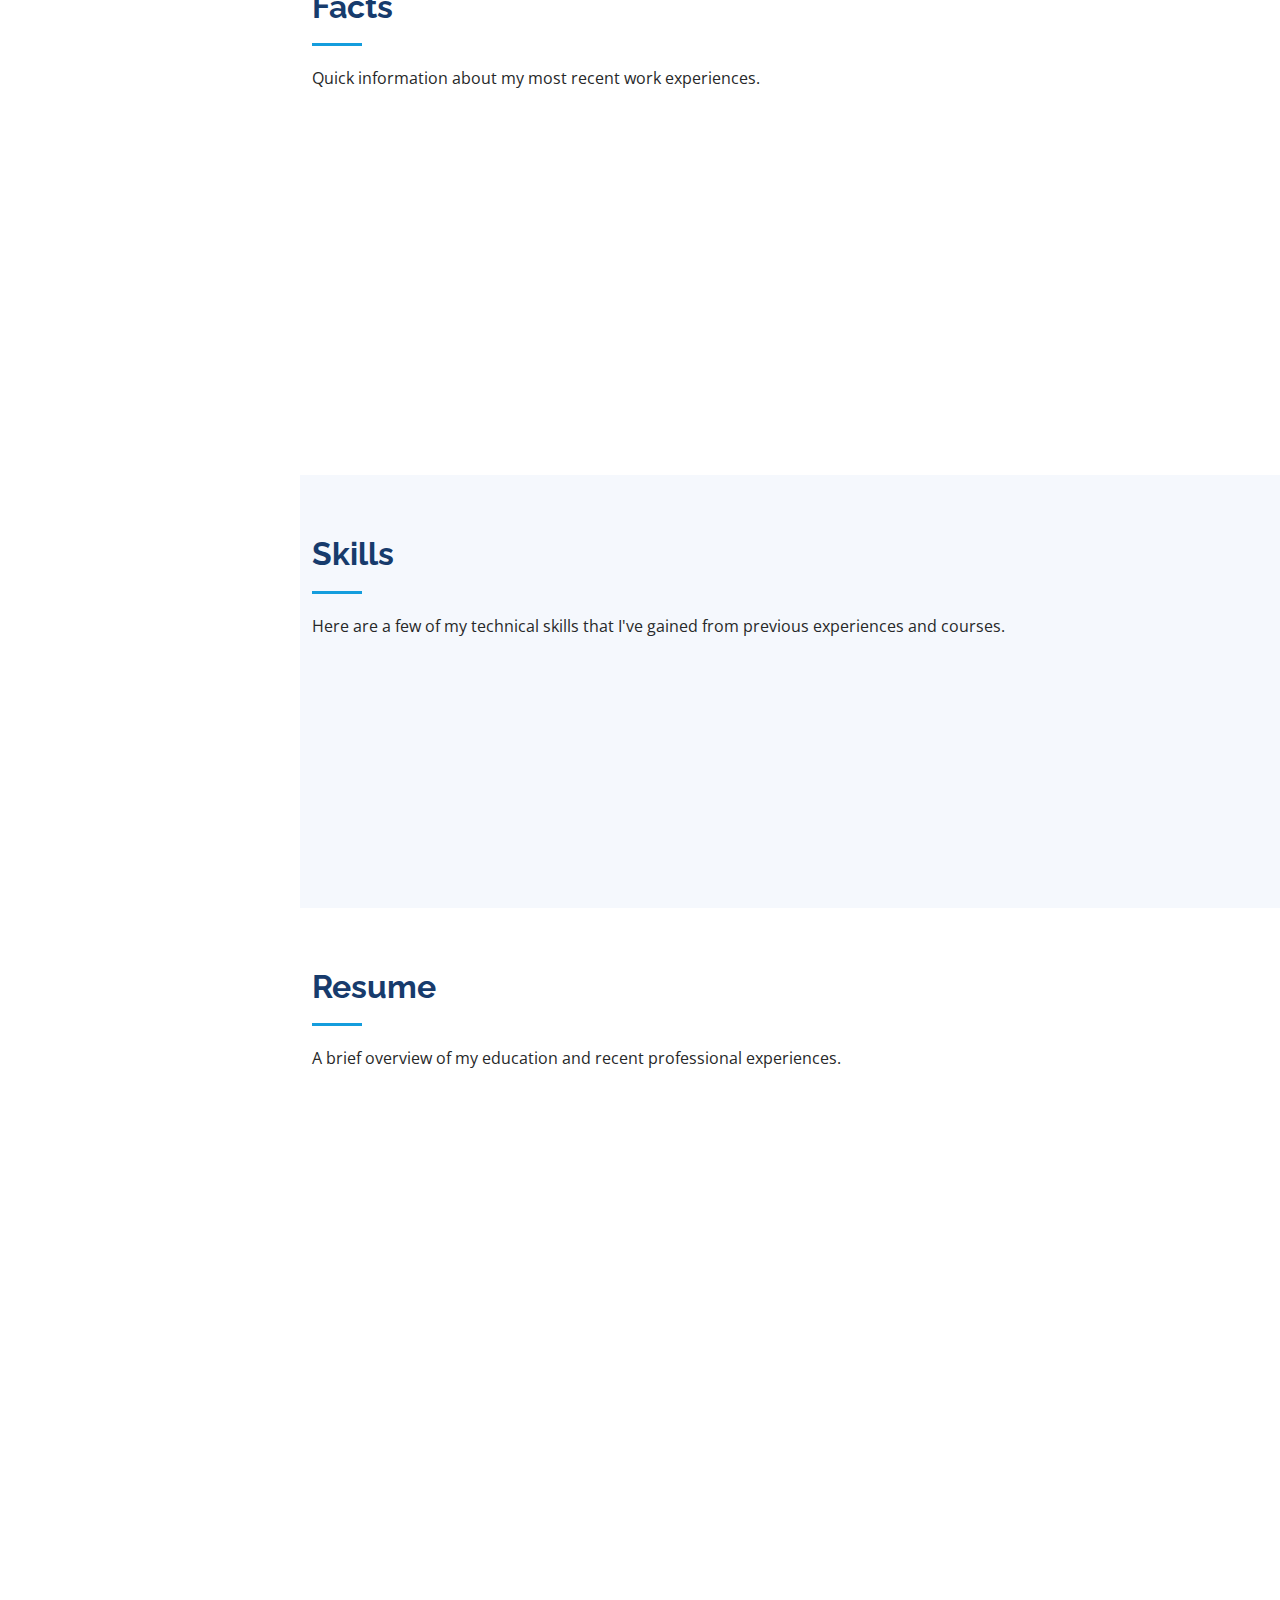
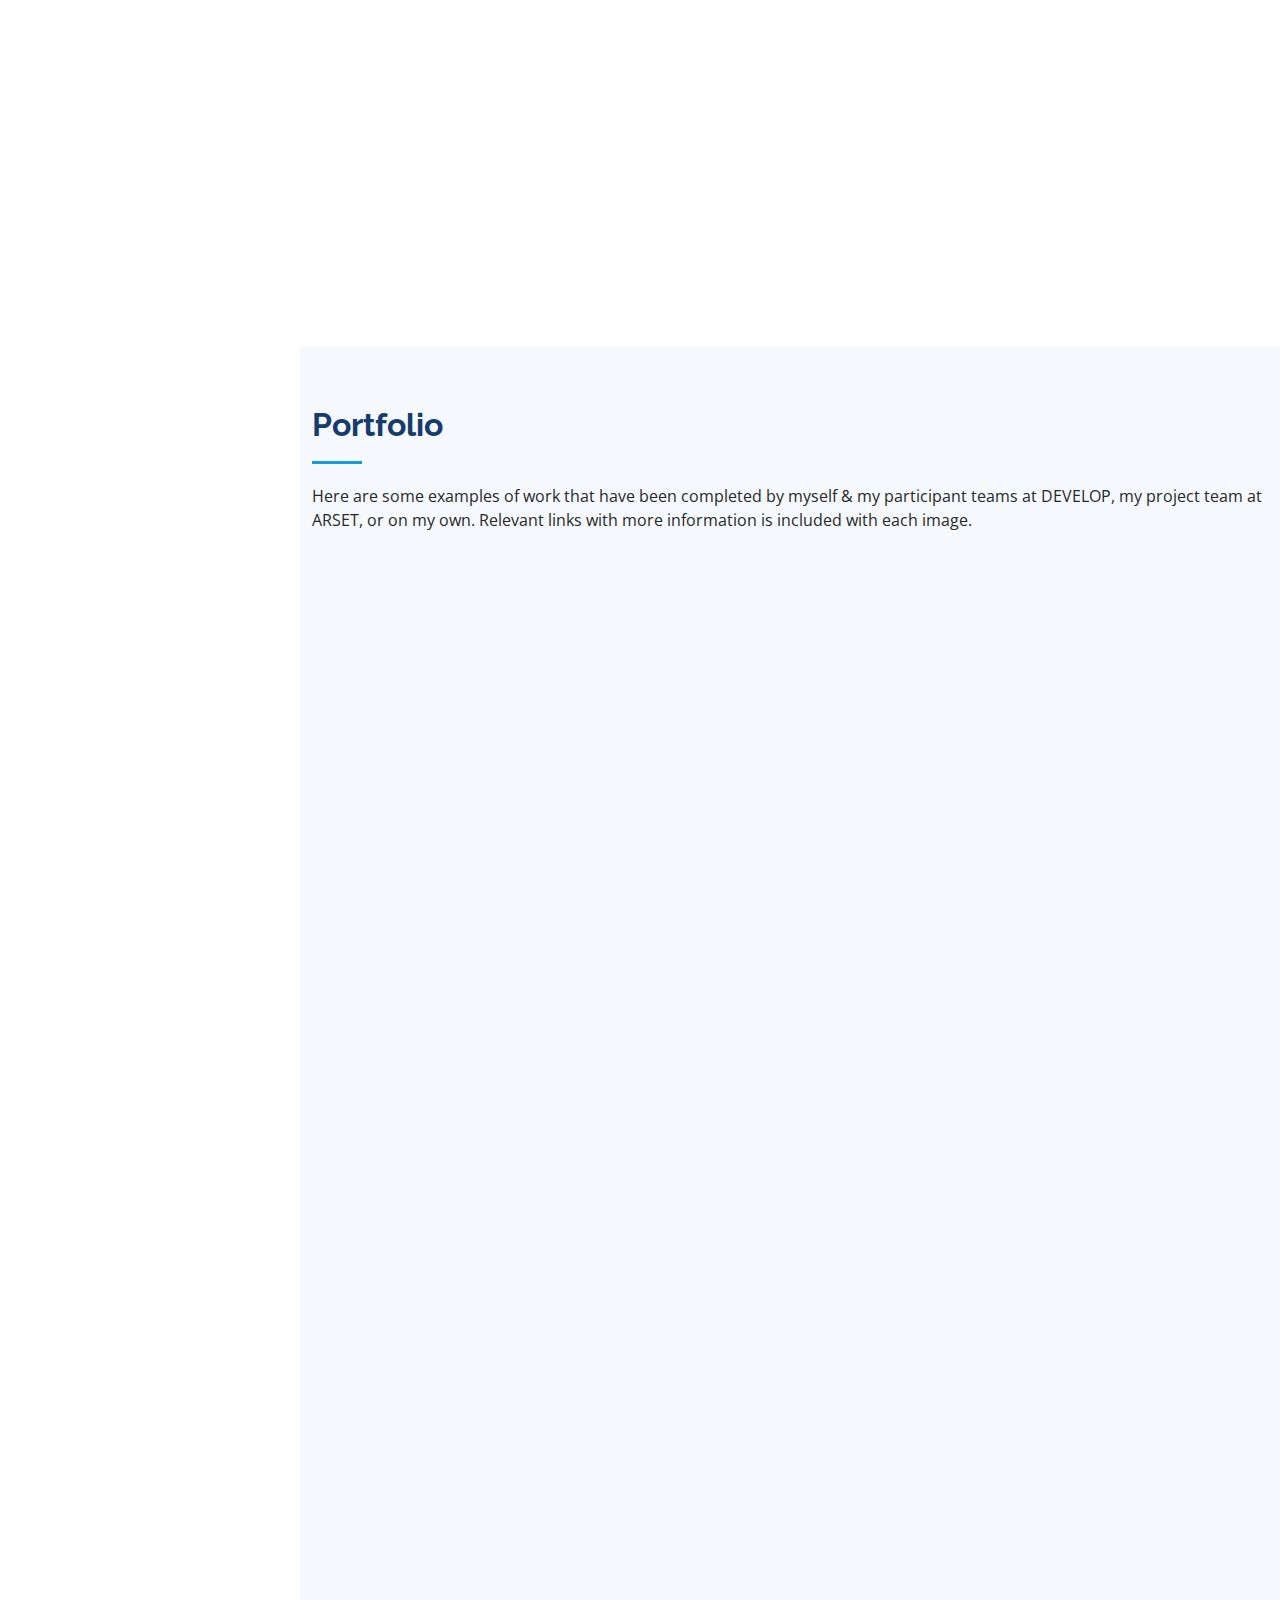
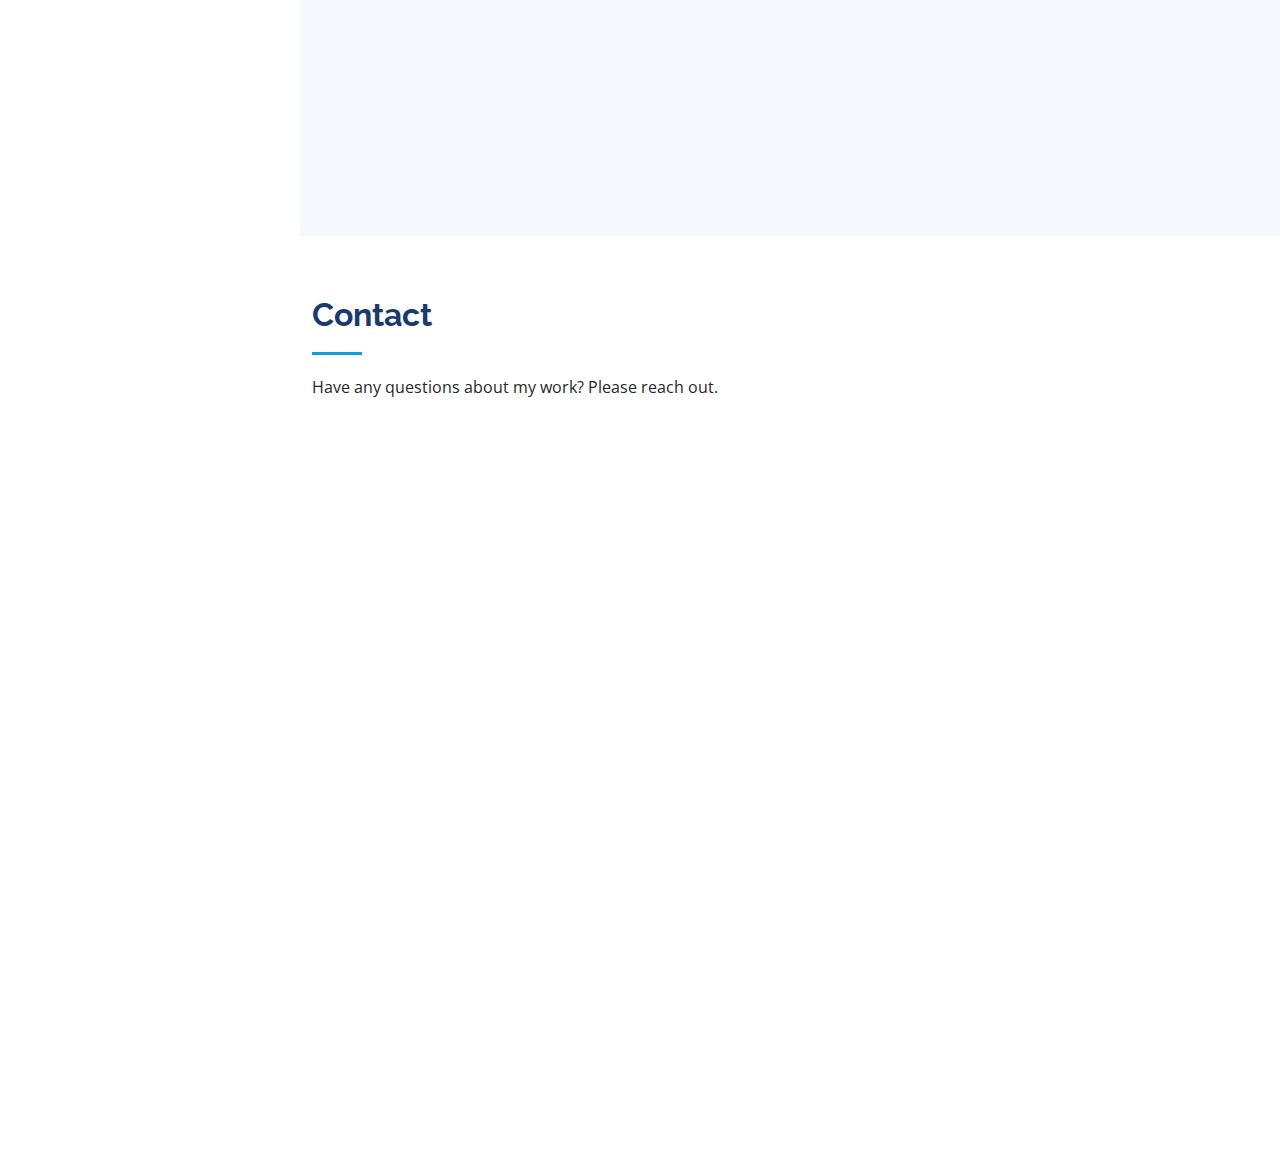
==== commit 5e38656b: "Update index.html" ====
--- a/index.html
+++ b/index.html
@@ -443,7 +443,7 @@
                 <a href="https://appliedsciences.nasa.gov/join-mission/training/english/arset-assessing-impacts-fires-watershed-health" title="Training Webpage"><i class="bx bx-link"></i></a>
               </div>
             </div>
-        </div>
+           </div>
           
           <div class="col-lg-4 col-md-6 portfolio-item filter-app">
             <div class="portfolio-wrap">
@@ -458,13 +458,11 @@
 Ben Holt (NASA Jet Propulsion Laboratory), 
 Dr. Christine Lee (NASA Jet Propulsion Laboratory), and
 Mariam Ayad (University of California, Santa Cruz)
-                  <b>More info: </b>https://appliedsciences.nasa.gov/what-we-do/projects/monitoring-pollution-plumes-due-storm-and-wastewater-runoff-san-diego-bay-and
-                  "><i class="bx bx-plus"></i></a>
+                  <b>More info: </b>https://appliedsciences.nasa.gov/what-we-do/projects/monitoring-pollution-plumes-due-storm-and-wastewater-runoff-san-diego-bay-and "><i class="bx bx-plus"></i></a>
                 <a href="https://ntrs.nasa.gov/citations/20220017087" title="Technical Poster"><i class="bx bx-link"></i></a>
               </div>
             </div>
           </div>
-        </div>
         
           <div class="col-lg-4 col-md-6 portfolio-item filter-app">
             <div class="portfolio-wrap">
@@ -486,7 +484,6 @@
               </div>
             </div>
           </div>
-      </div>
          
           <div class="col-lg-4 col-md-6 portfolio-item filter-app">
             <div class="portfolio-wrap">
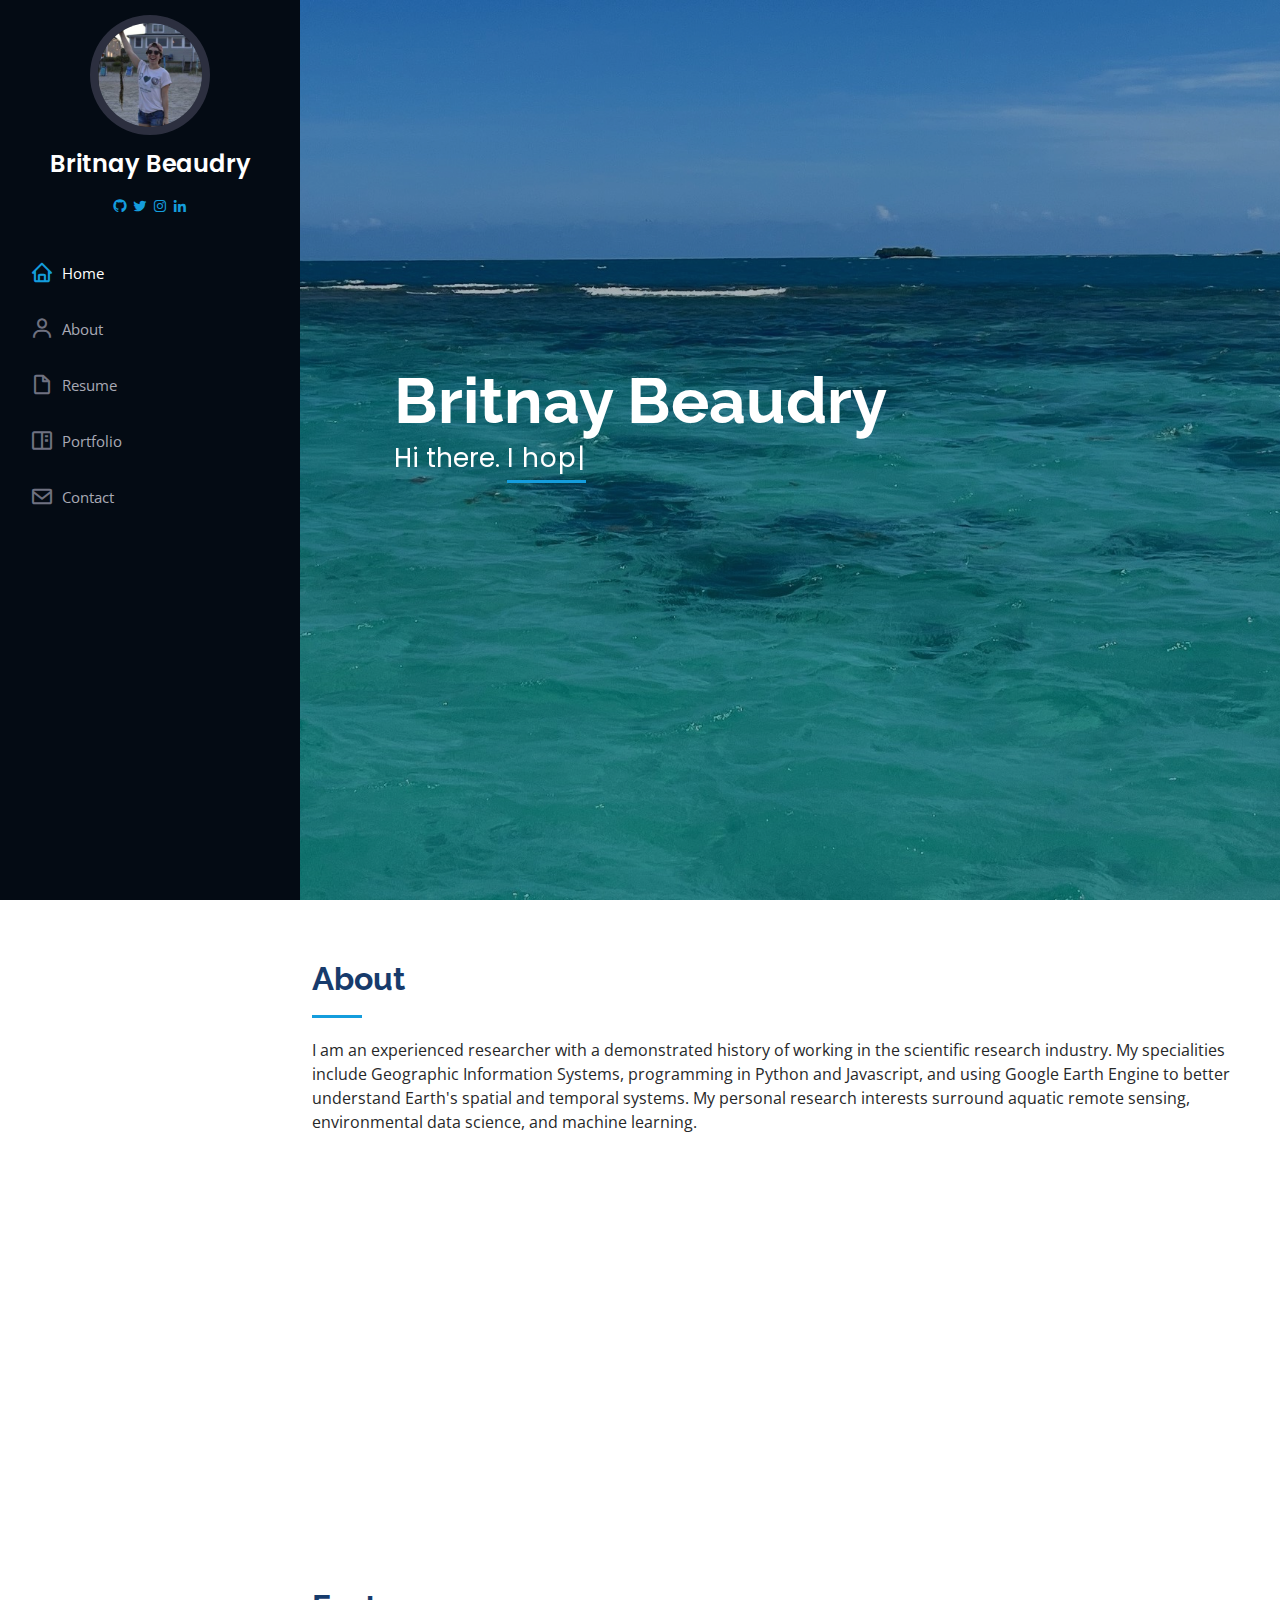
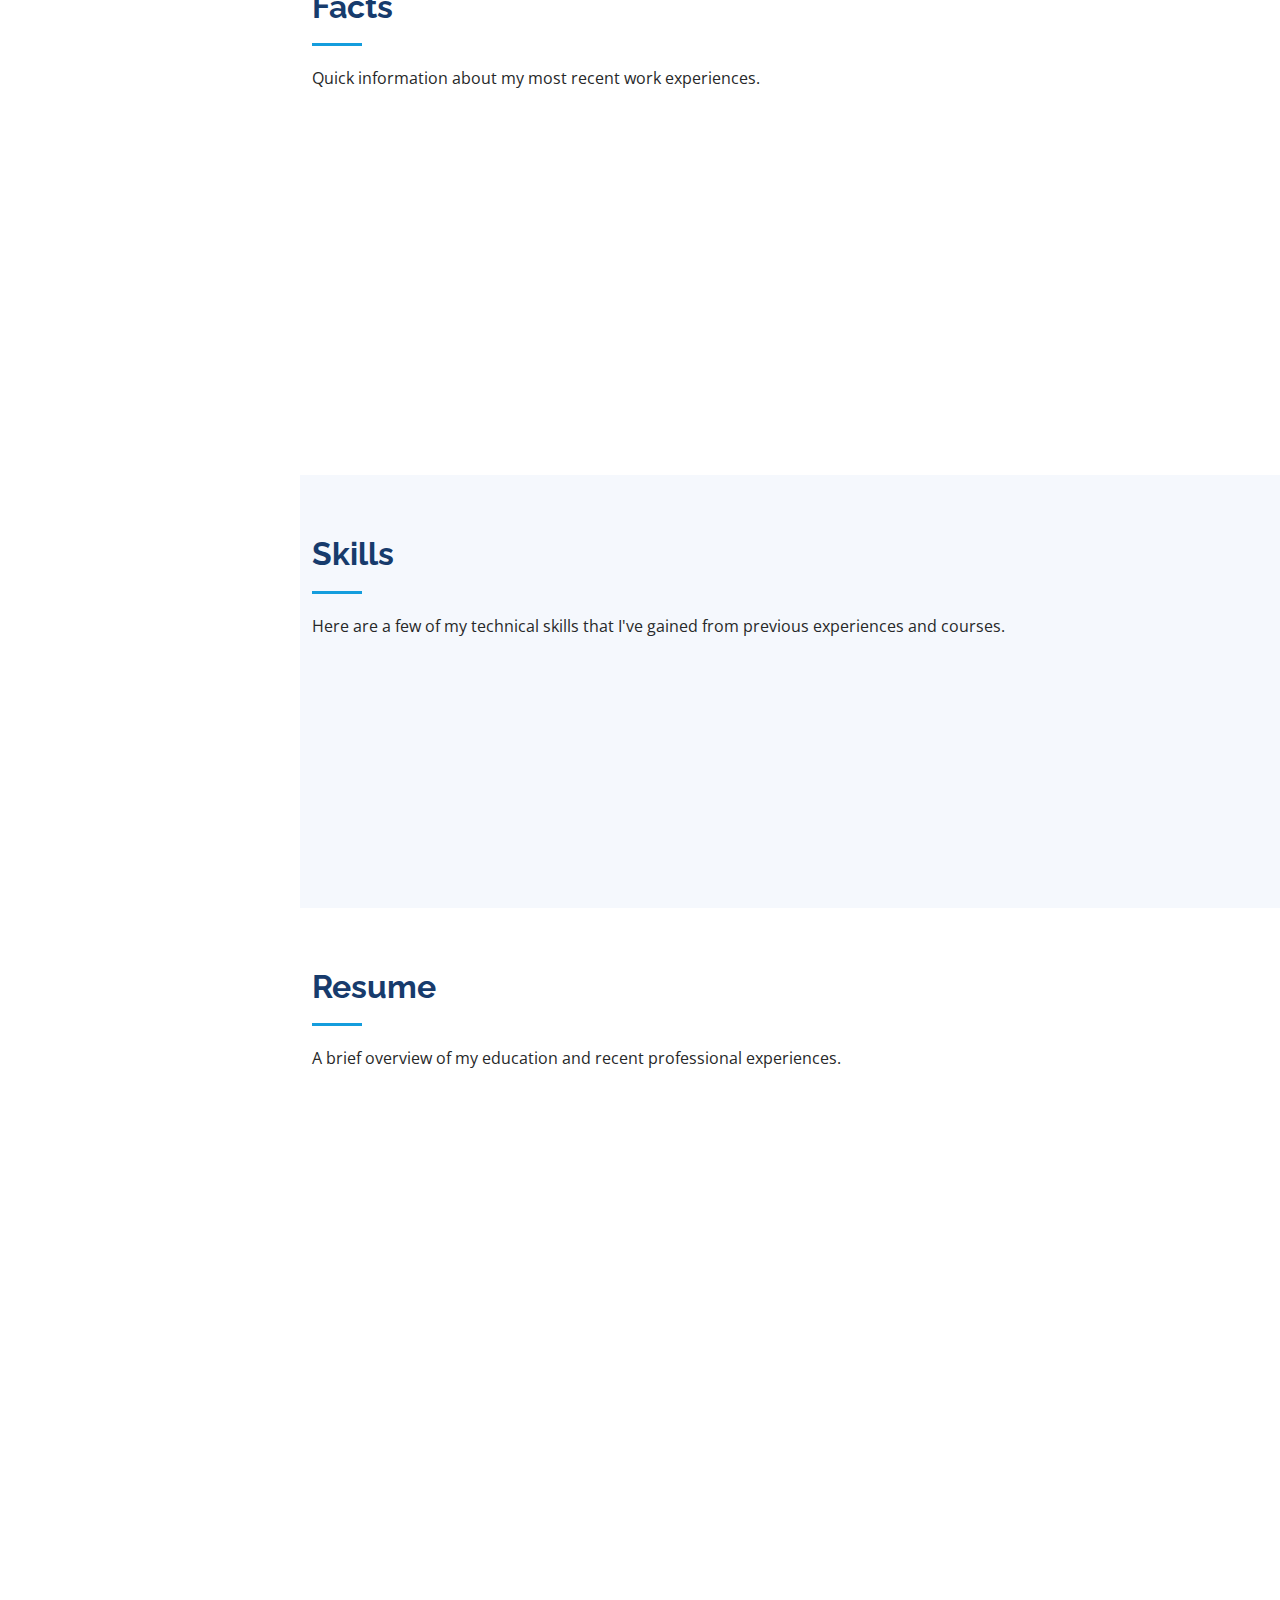
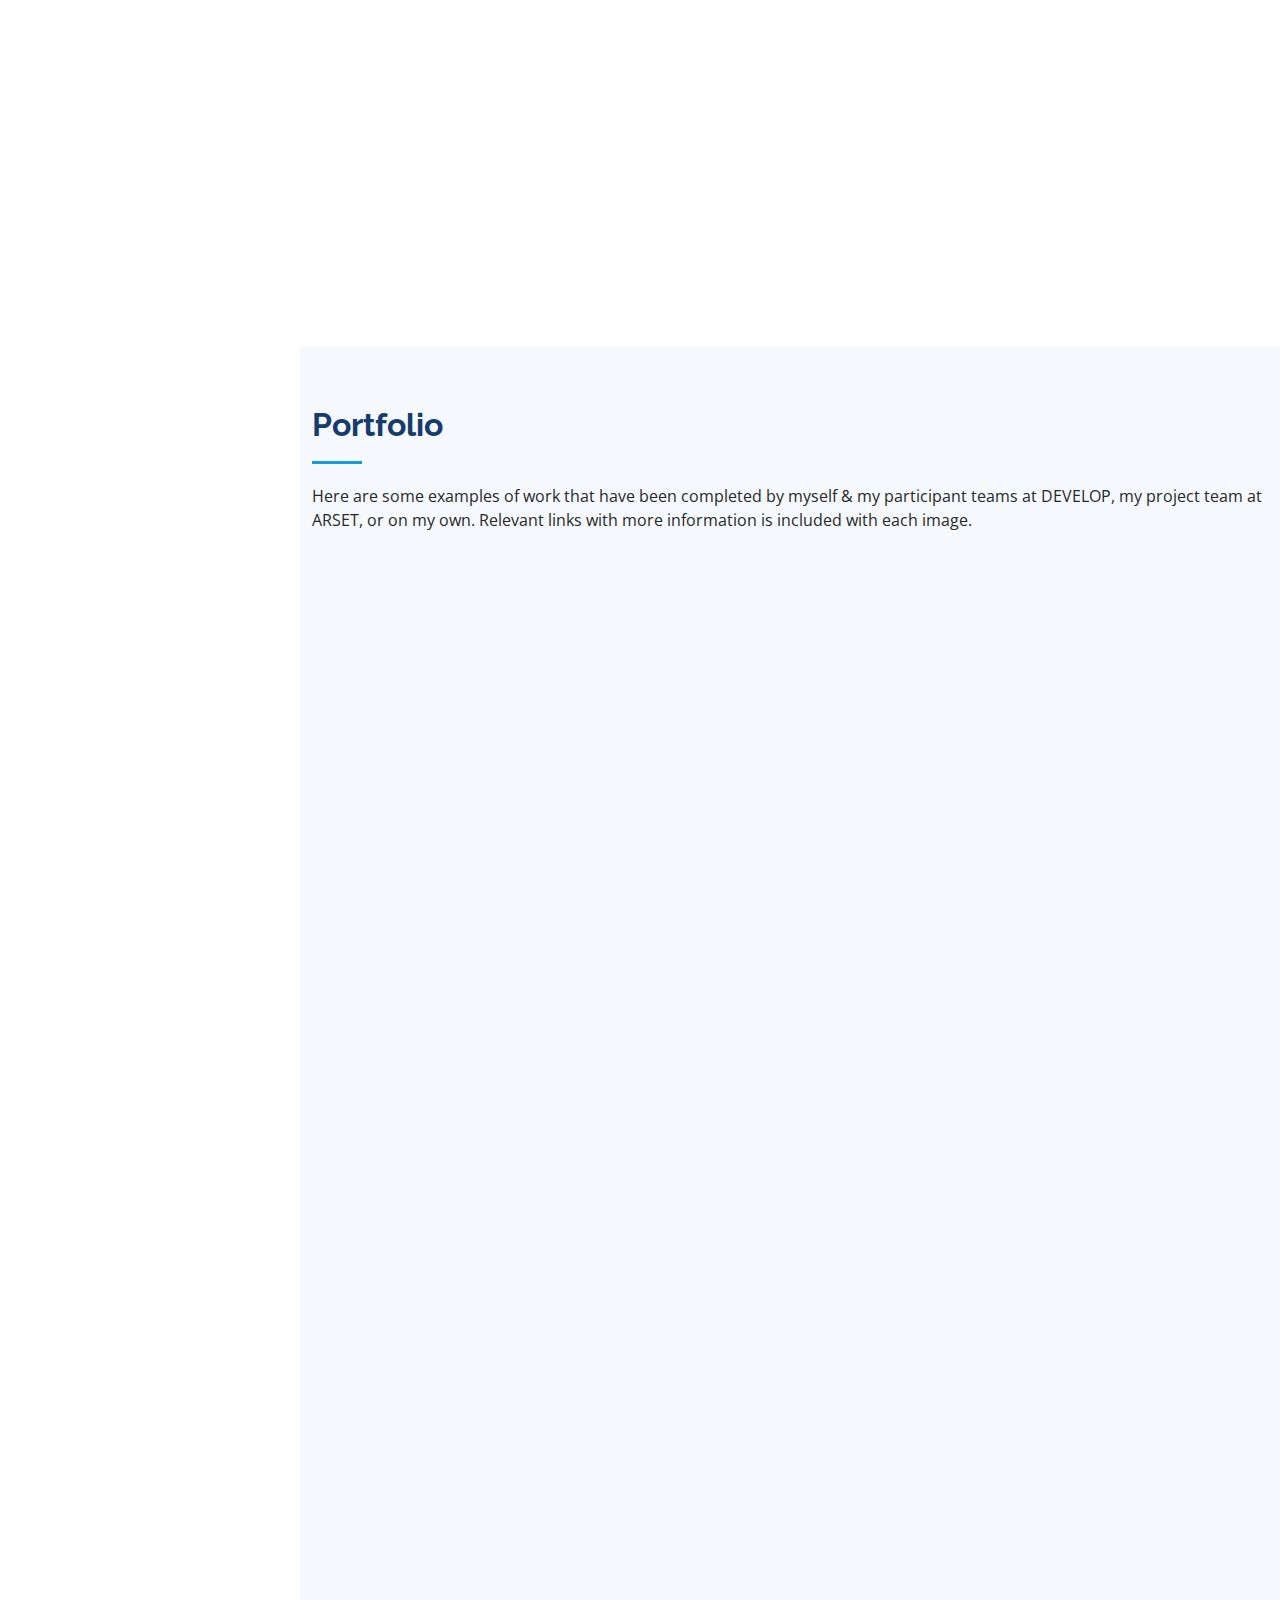
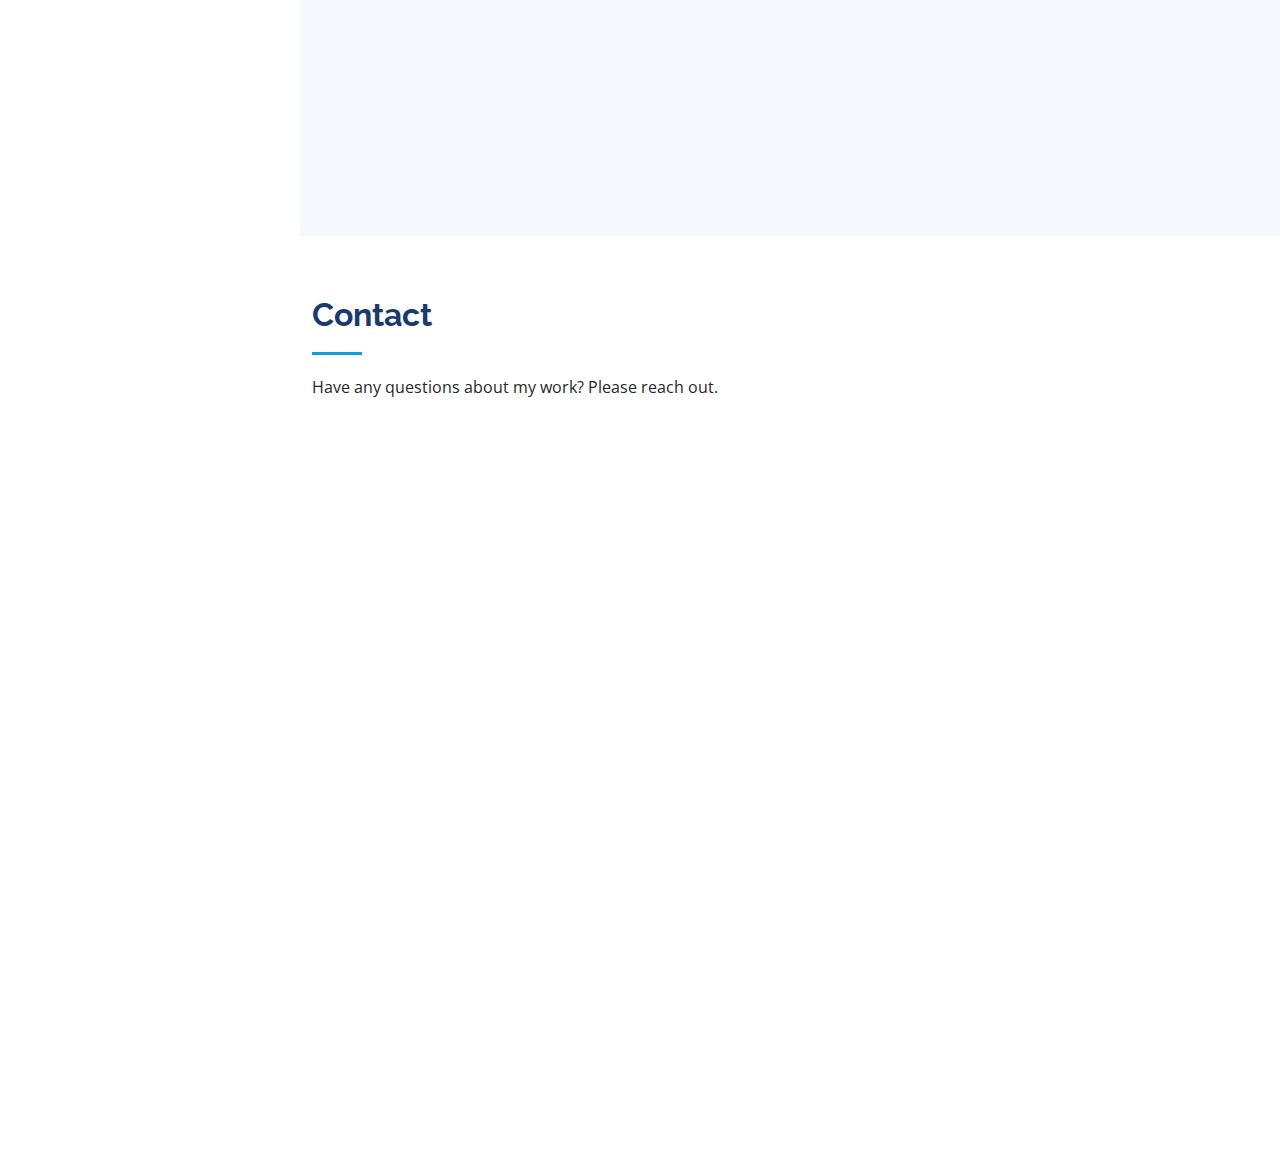
==== commit 40b704c1: "Update index.html" ====
--- a/index.html
+++ b/index.html
@@ -299,7 +299,7 @@
               <li data-filter="*" class="filter-active">All</li>
               <li data-filter=".filter-app">DEVELOP</li>
               <li data-filter=".filter-card">ARSET</li>
-              <li data-filter=".filter-web">Hobby</li>
+              <li data-filter=".filter-web">Other</li>
             </ul>
           </div>
         </div>
@@ -514,7 +514,19 @@
               </div>
             </div>
           </div>
-      
+
+          <div class="col-lg-4 col-md-6 portfolio-item filter-app">
+            <div class="portfolio-wrap">
+              <img src="assets/img/portfolio/hurricaneviewer.gif" class="img-fluid" alt="">
+              <div class="portfolio-links">
+                <a href="assets/img/portfolio/hurricaneviewer.gif" data-gallery="portfolioGallery" class="portfolio-lightbox" title="<b><i>Hurricane Viewer</i></b>
+<b>More info: </b>https://code.earthengine.google.com/74c1c09a4c3f8256111c20096a94c7ed
+                  "><i class="bx bx-plus"></i></a>
+                <a href="https://github.com/britnaybeaudry/HurricaneViewer" title="GitHub Repository"><i class="bx bx-link"></i></a>
+              </div>
+            </div>
+          </div>
+          
         </div>
 
       </div>
--- a/assets/css/style.css
+++ b/assets/css/style.css
@@ -198,7 +198,7 @@
 #hero {
   width: 100%;
   height: 100vh;
-  background: url("../img/hero-bg.jpg") top center;
+  background: url("../img/hbg.jpg") top center;
   background-size: cover;
 }
 #hero:before {
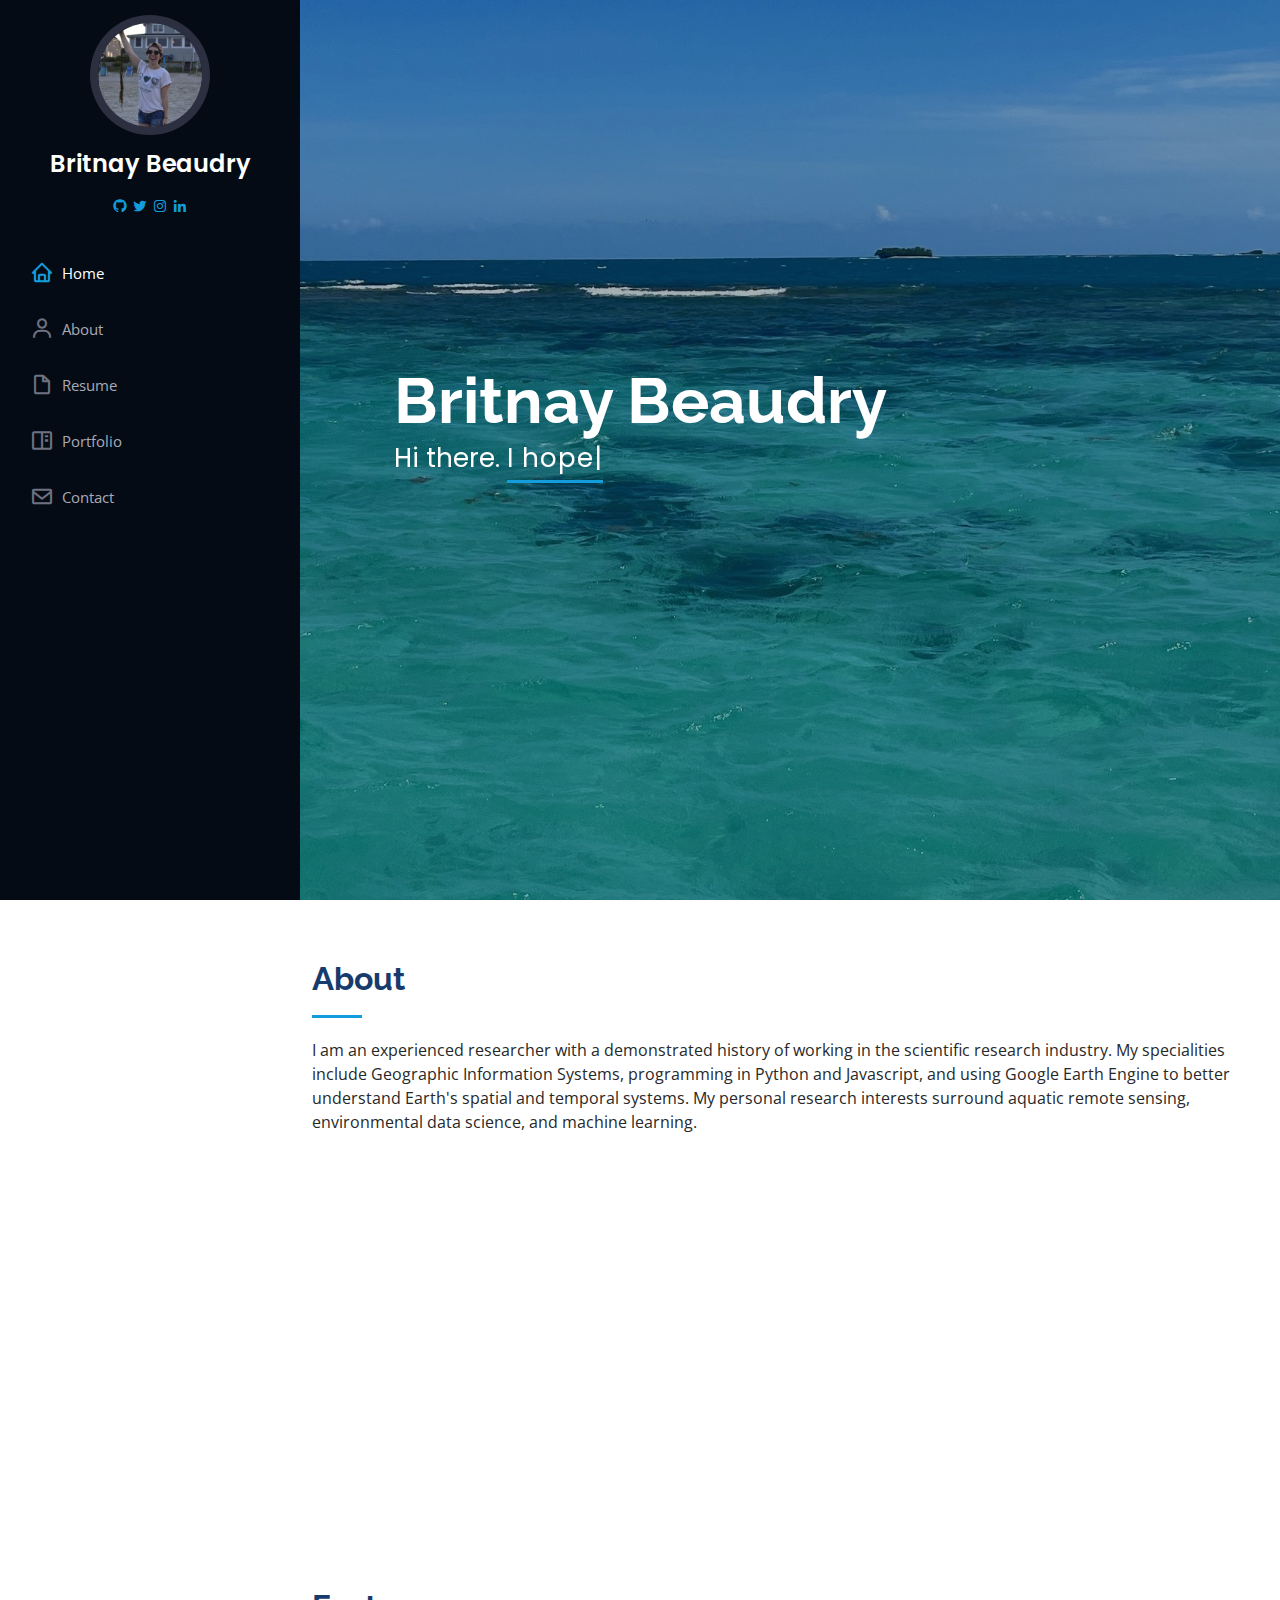
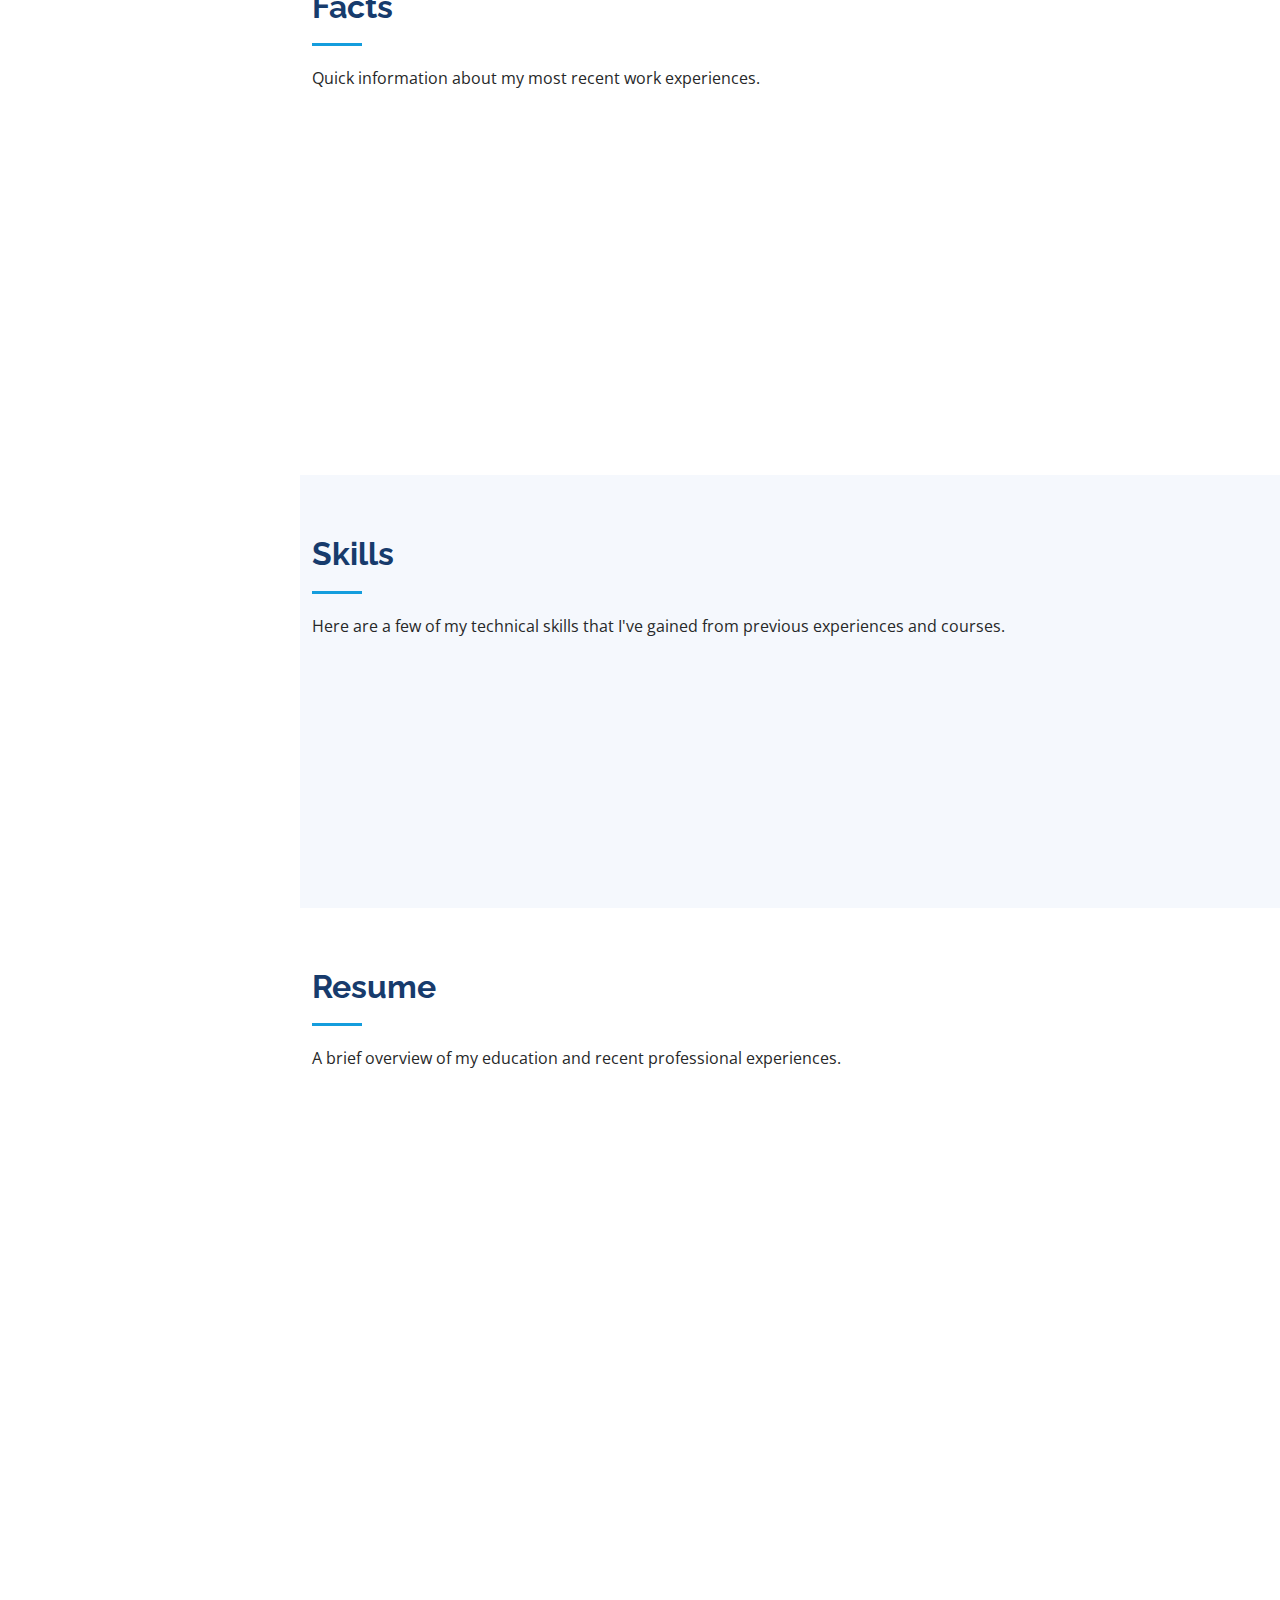
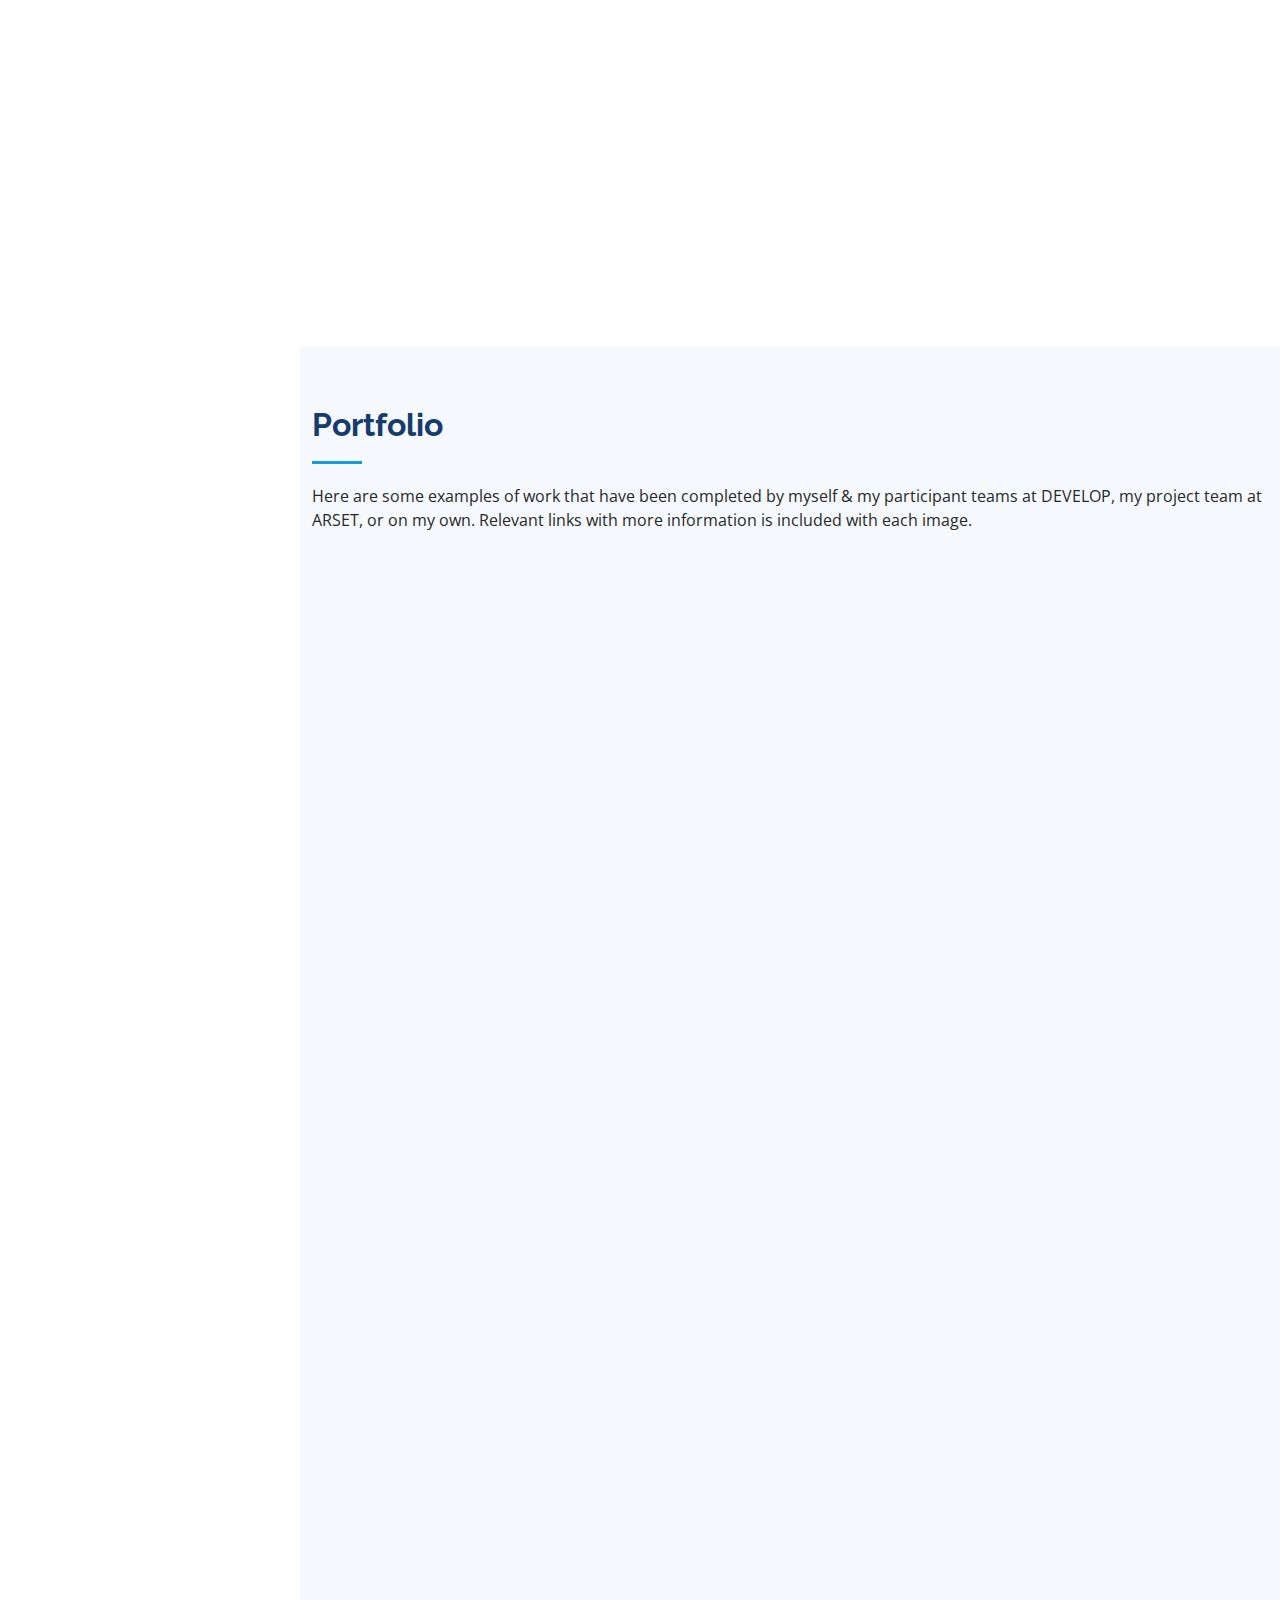
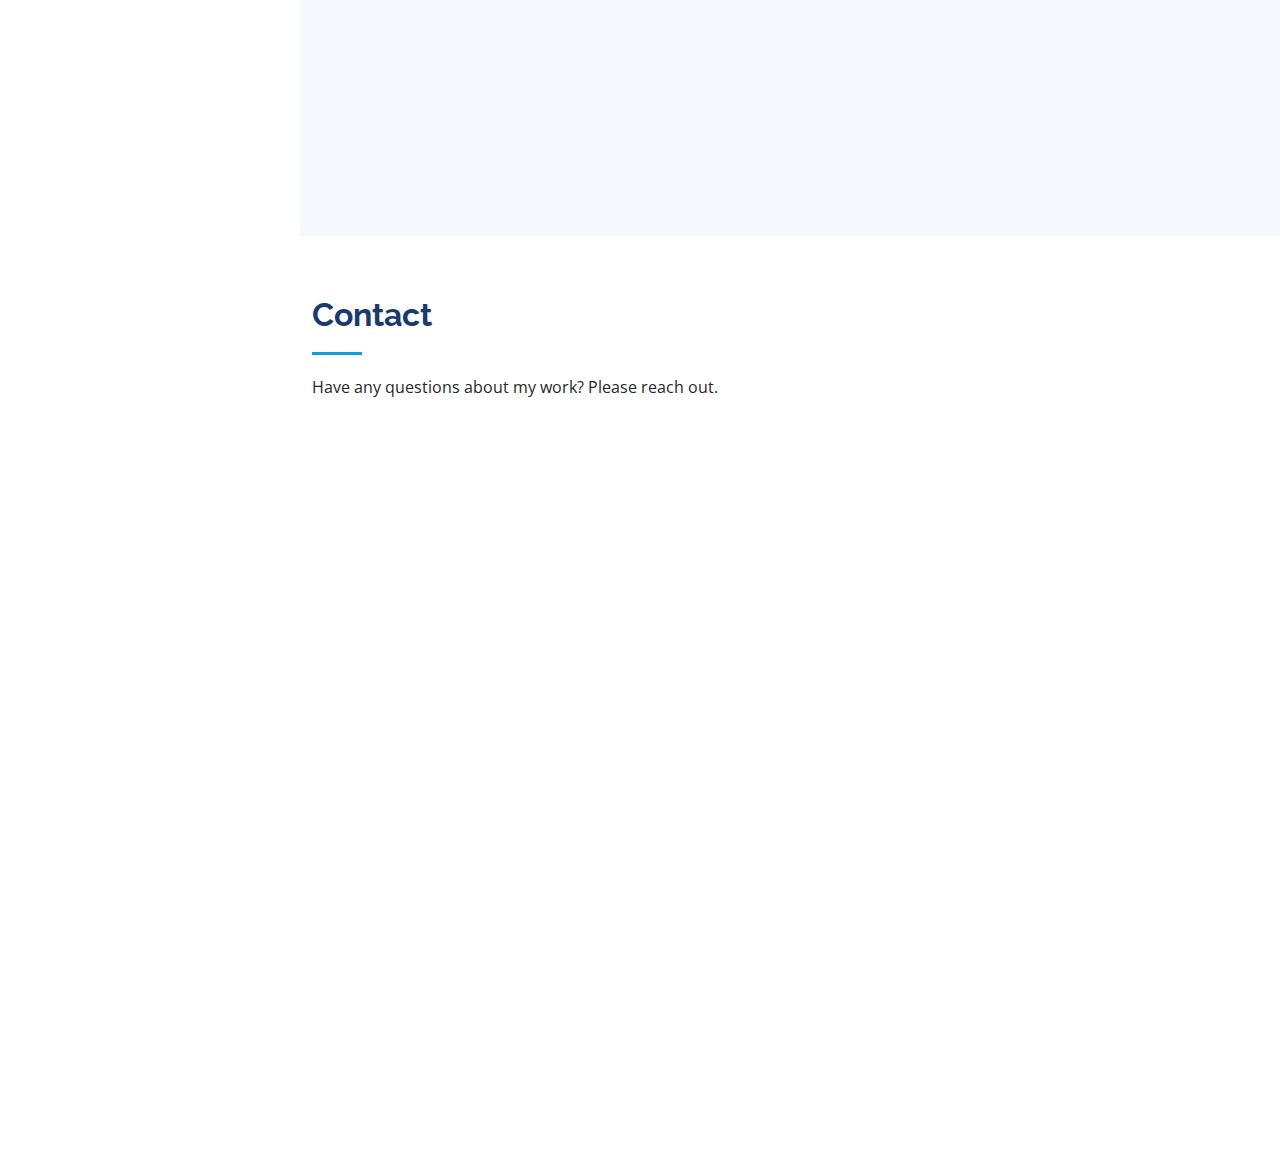
==== commit 1b0c198a: "Update hurricaneviewer portfolio filter" ====
--- a/index.html
+++ b/index.html
@@ -515,7 +515,7 @@
             </div>
           </div>
 
-          <div class="col-lg-4 col-md-6 portfolio-item filter-app">
+          <div class="col-lg-4 col-md-6 portfolio-item filter-web">
             <div class="portfolio-wrap">
               <img src="assets/img/portfolio/hurricaneviewer.gif" class="img-fluid" alt="">
               <div class="portfolio-links">
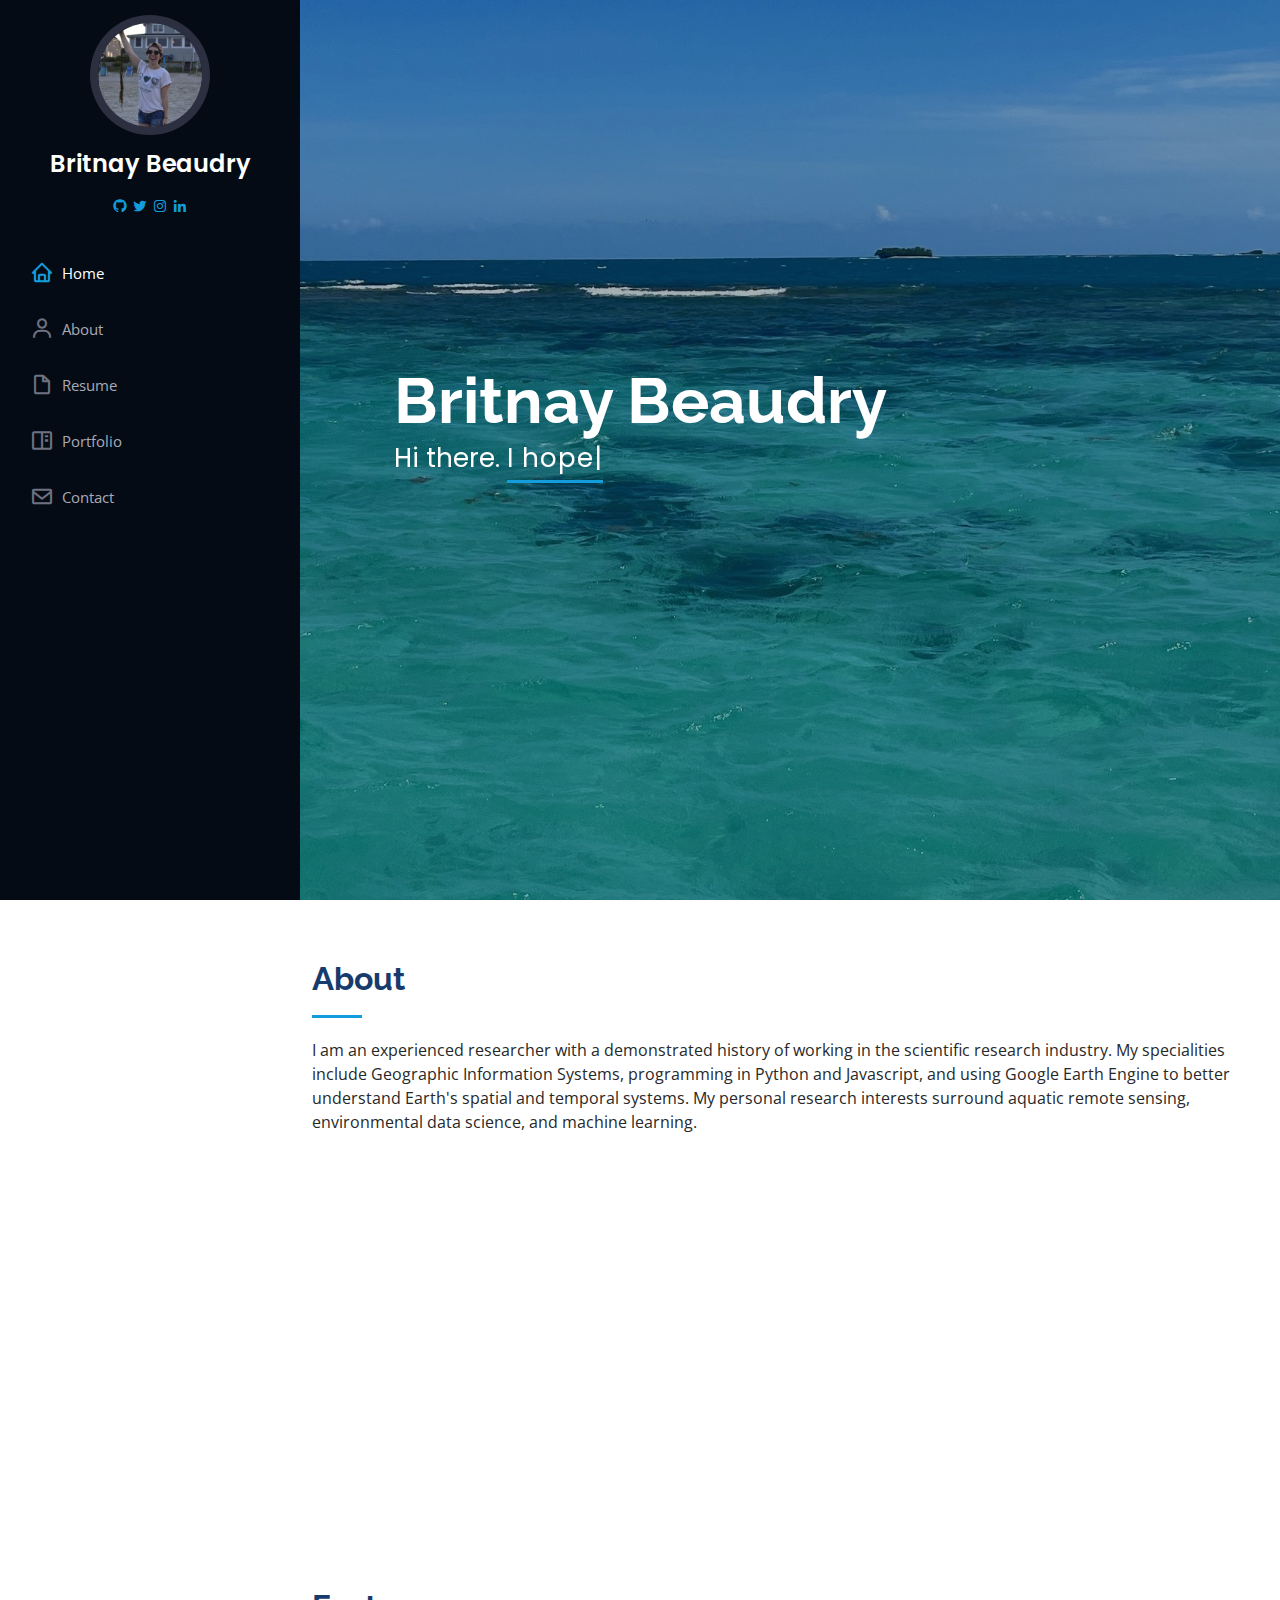
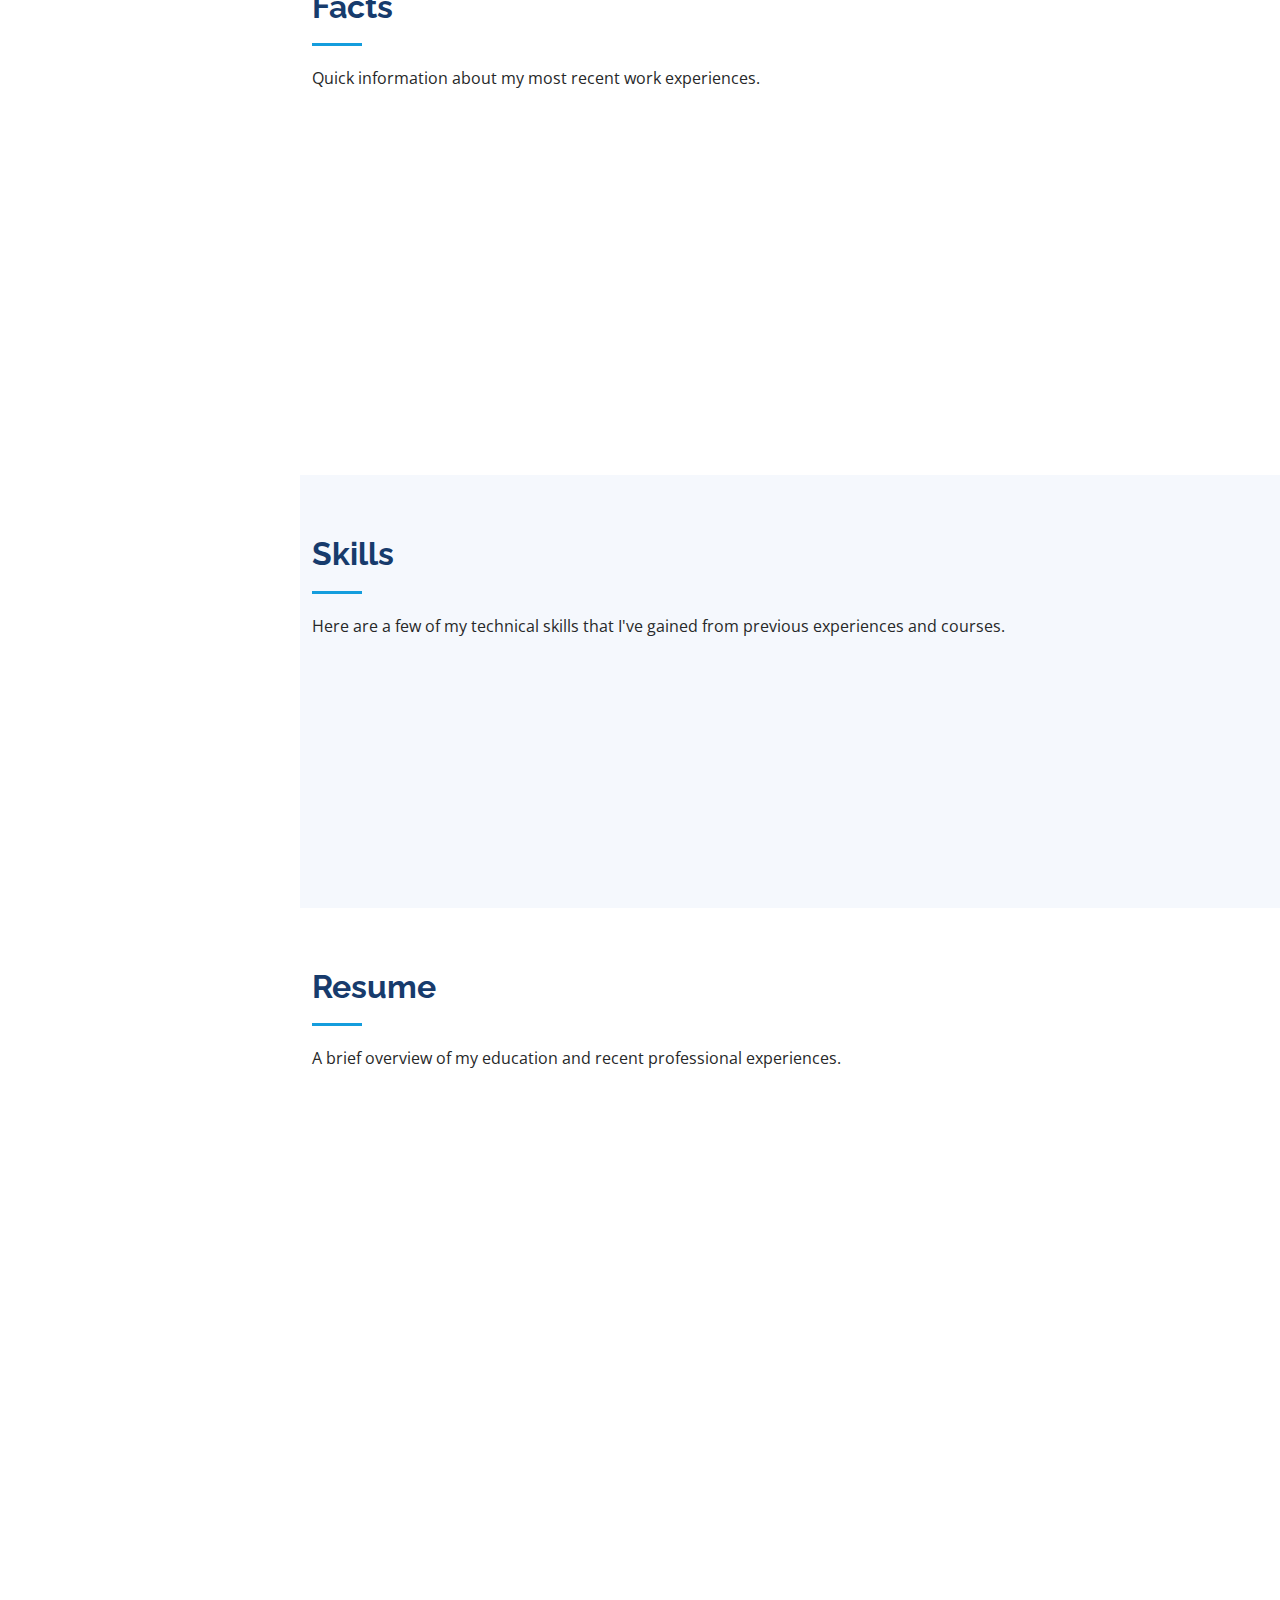
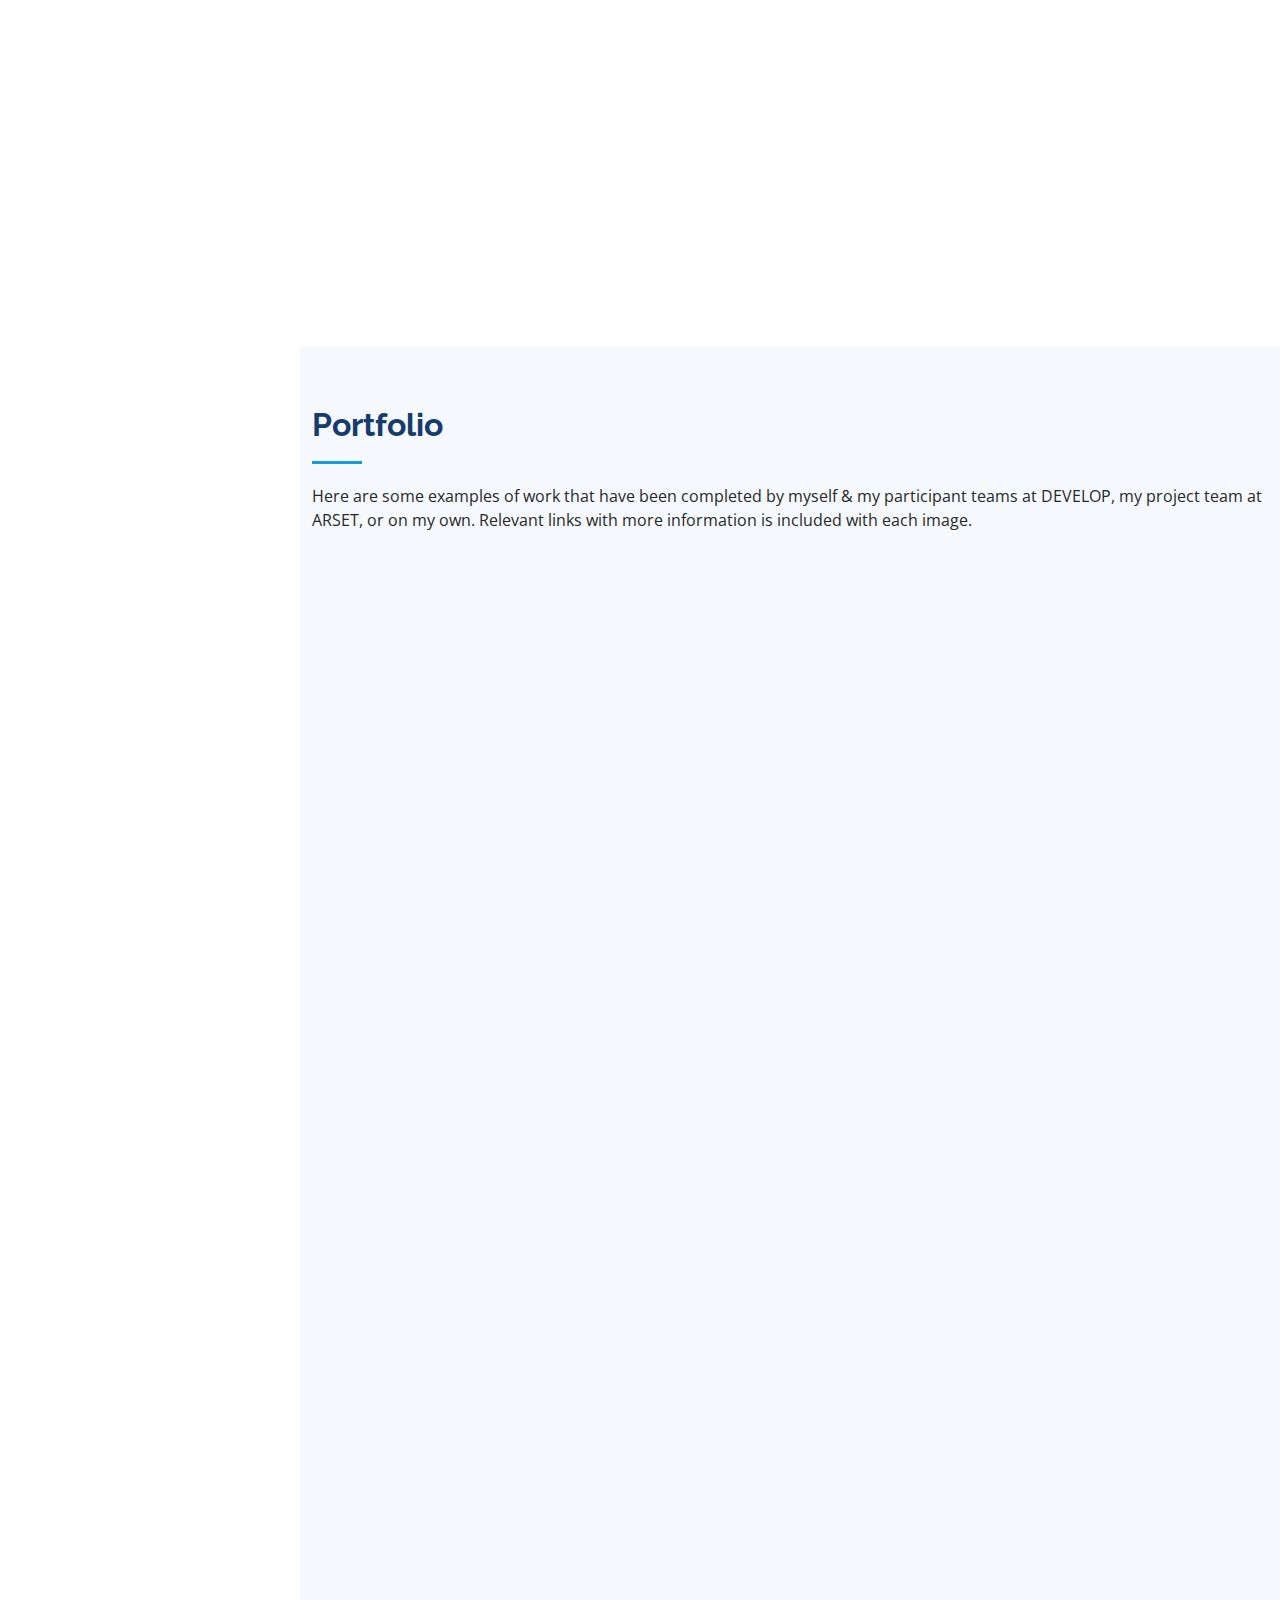
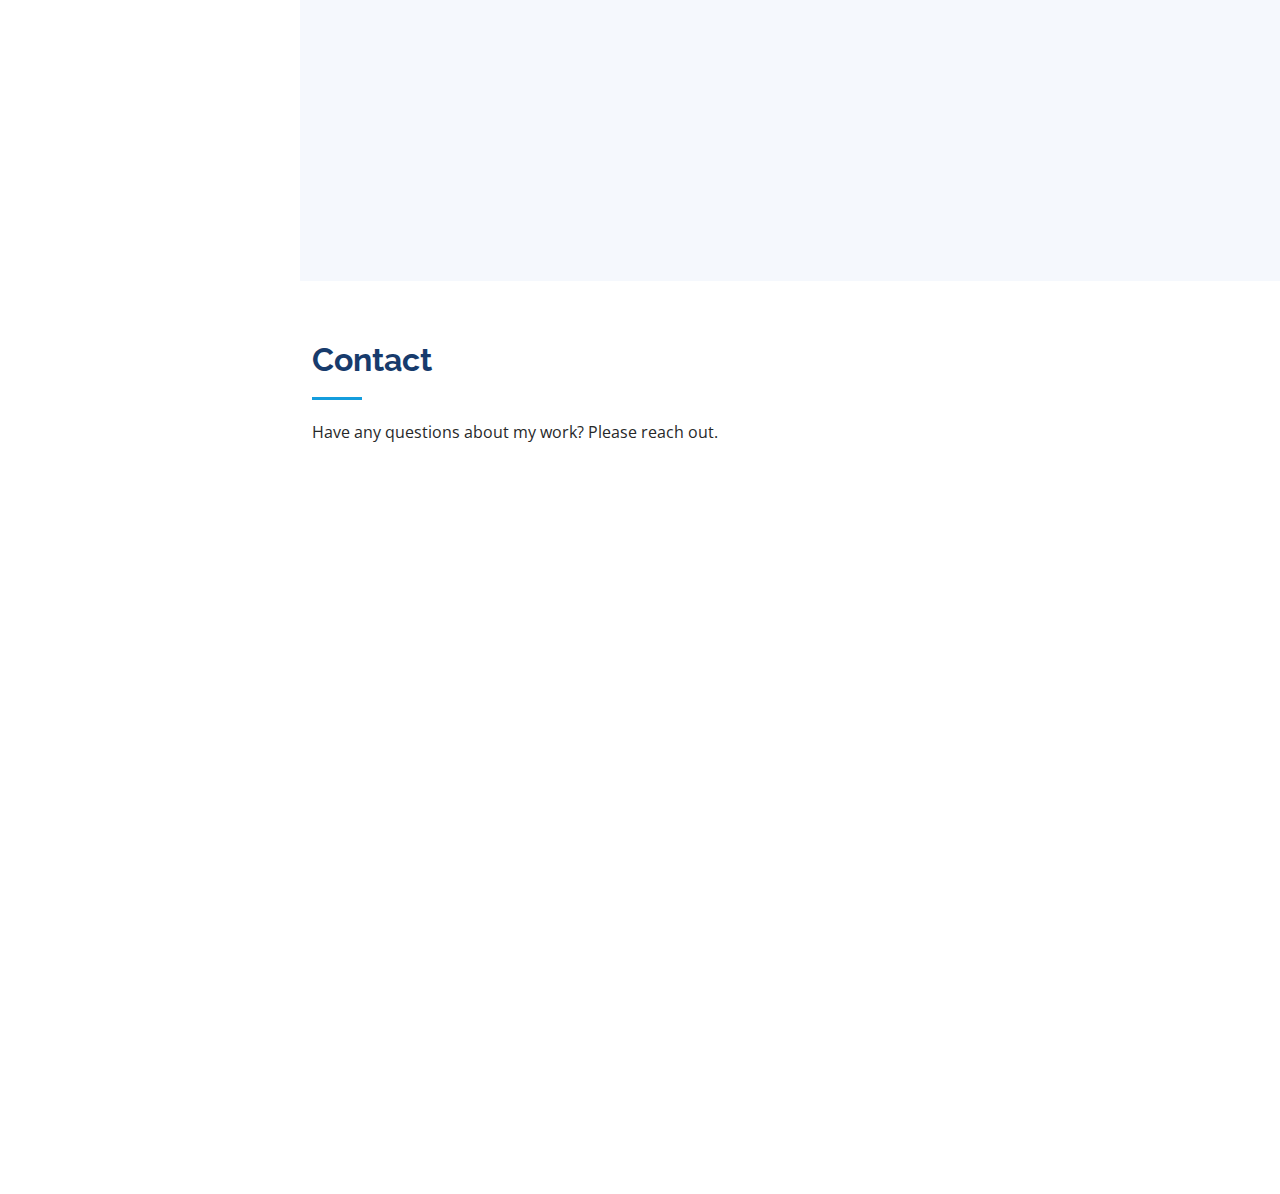
==== commit 36c7347e: "Add SST code to portfolio" ====
--- a/index.html
+++ b/index.html
@@ -520,9 +520,21 @@
               <img src="assets/img/portfolio/hurricaneviewer.gif" class="img-fluid" alt="">
               <div class="portfolio-links">
                 <a href="assets/img/portfolio/hurricaneviewer.gif" data-gallery="portfolioGallery" class="portfolio-lightbox" title="<b><i>Hurricane Viewer</i></b>
-<b>More info: </b>https://code.earthengine.google.com/74c1c09a4c3f8256111c20096a94c7ed
+<b>More info: </b>https://code.earthengine.google.com/74c1c09a4c3f8256111c20096a94c7ed</b>
                   "><i class="bx bx-plus"></i></a>
                 <a href="https://github.com/britnaybeaudry/HurricaneViewer" title="GitHub Repository"><i class="bx bx-link"></i></a>
+              </div>
+            </div>
+          </div>
+
+          <div class="col-lg-4 col-md-6 portfolio-item filter-web">
+            <div class="portfolio-wrap">
+              <img src="assets/img/portfolio/SST_GEE.jpg" class="img-fluid" alt="">
+              <div class="portfolio-links">
+                <a href="assets/img/portfolio/SST_GEE.jpg" data-gallery="portfolioGallery" class="portfolio-lightbox" title="<b><i>Sea Surface Temperature, SST Anomaly, and Coral Bleaching Threshold</i></b>
+                  <b>More info: </b>https://code.earthengine.google.com/e33e95c9ae0a884e6db3a7602f1b8f2e</b>
+                  "><i class="bx bx-plus"></i></a>
+                <a href="https://github.com/britnaybeaudry/SST_SSTAnomaly_CoralBleachingThreshold" title="GitHub Repository"><i class="bx bx-link"></i></a>
               </div>
             </div>
           </div>
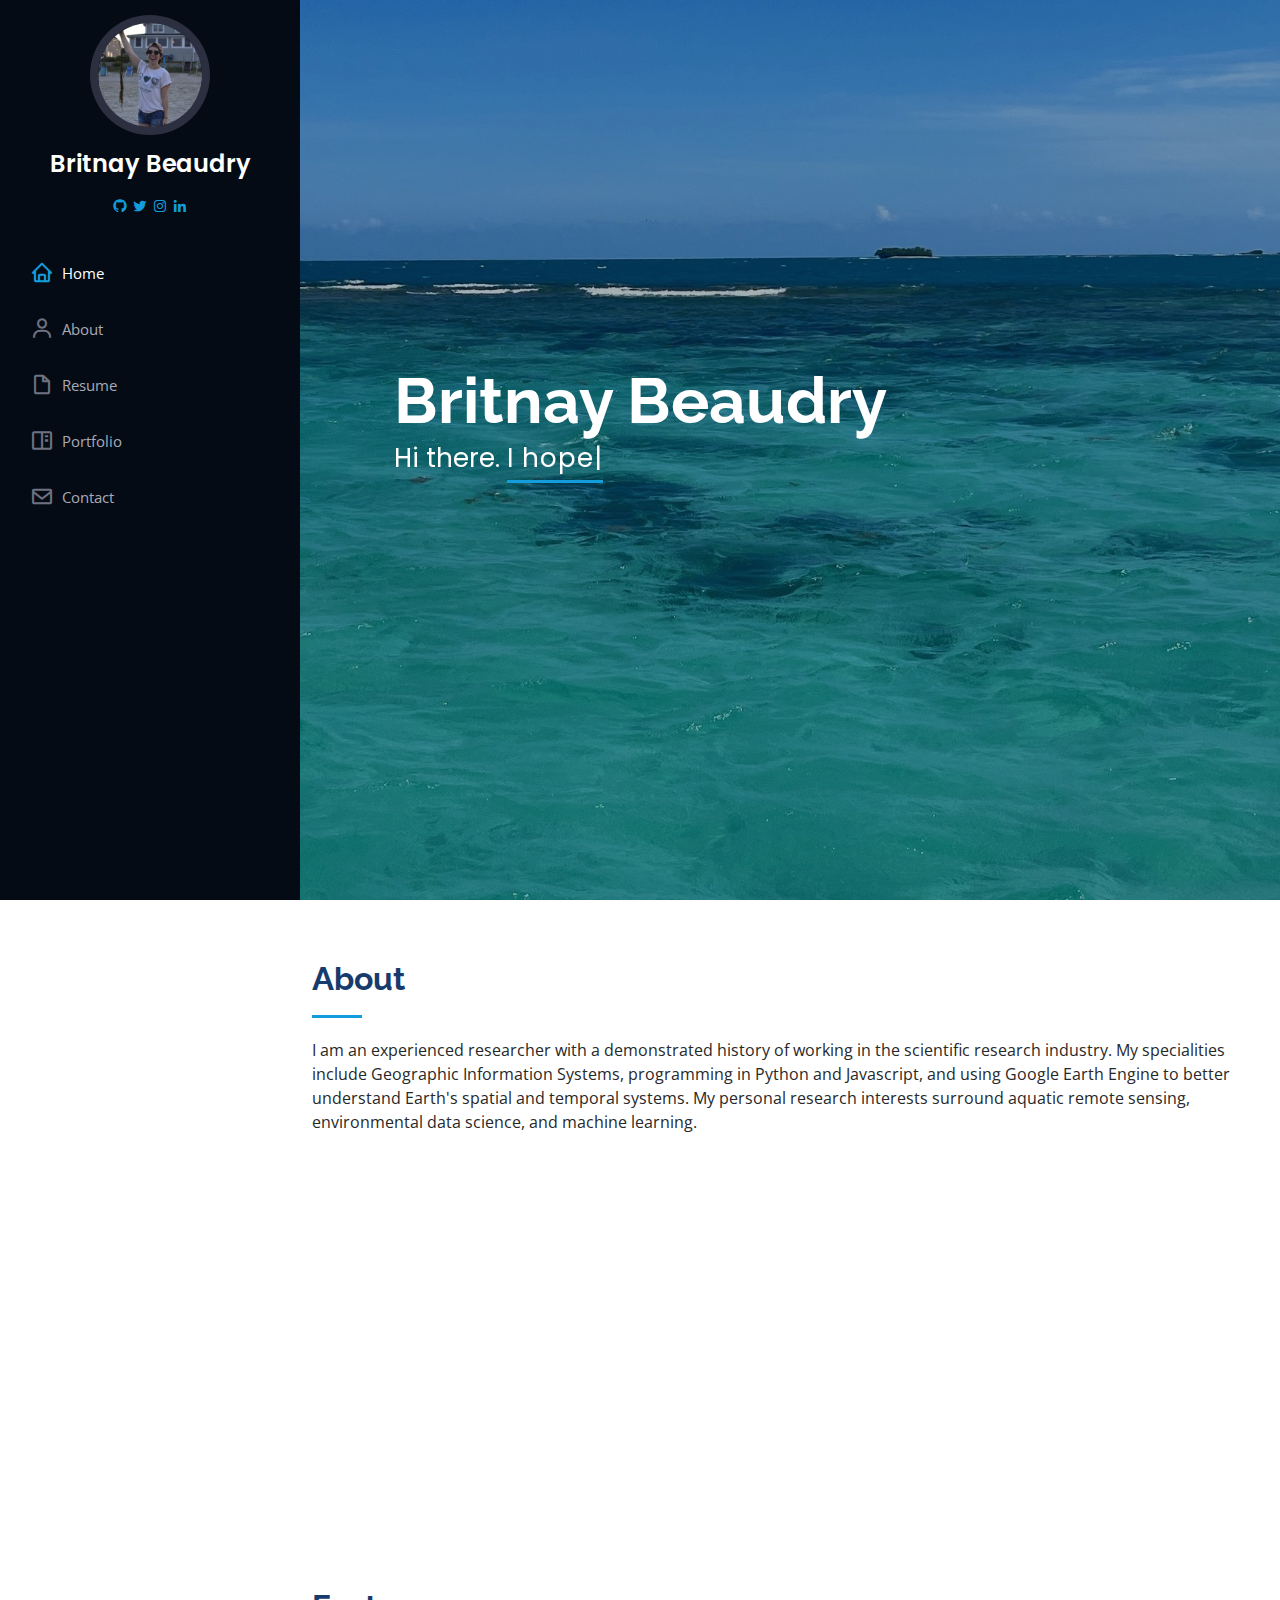
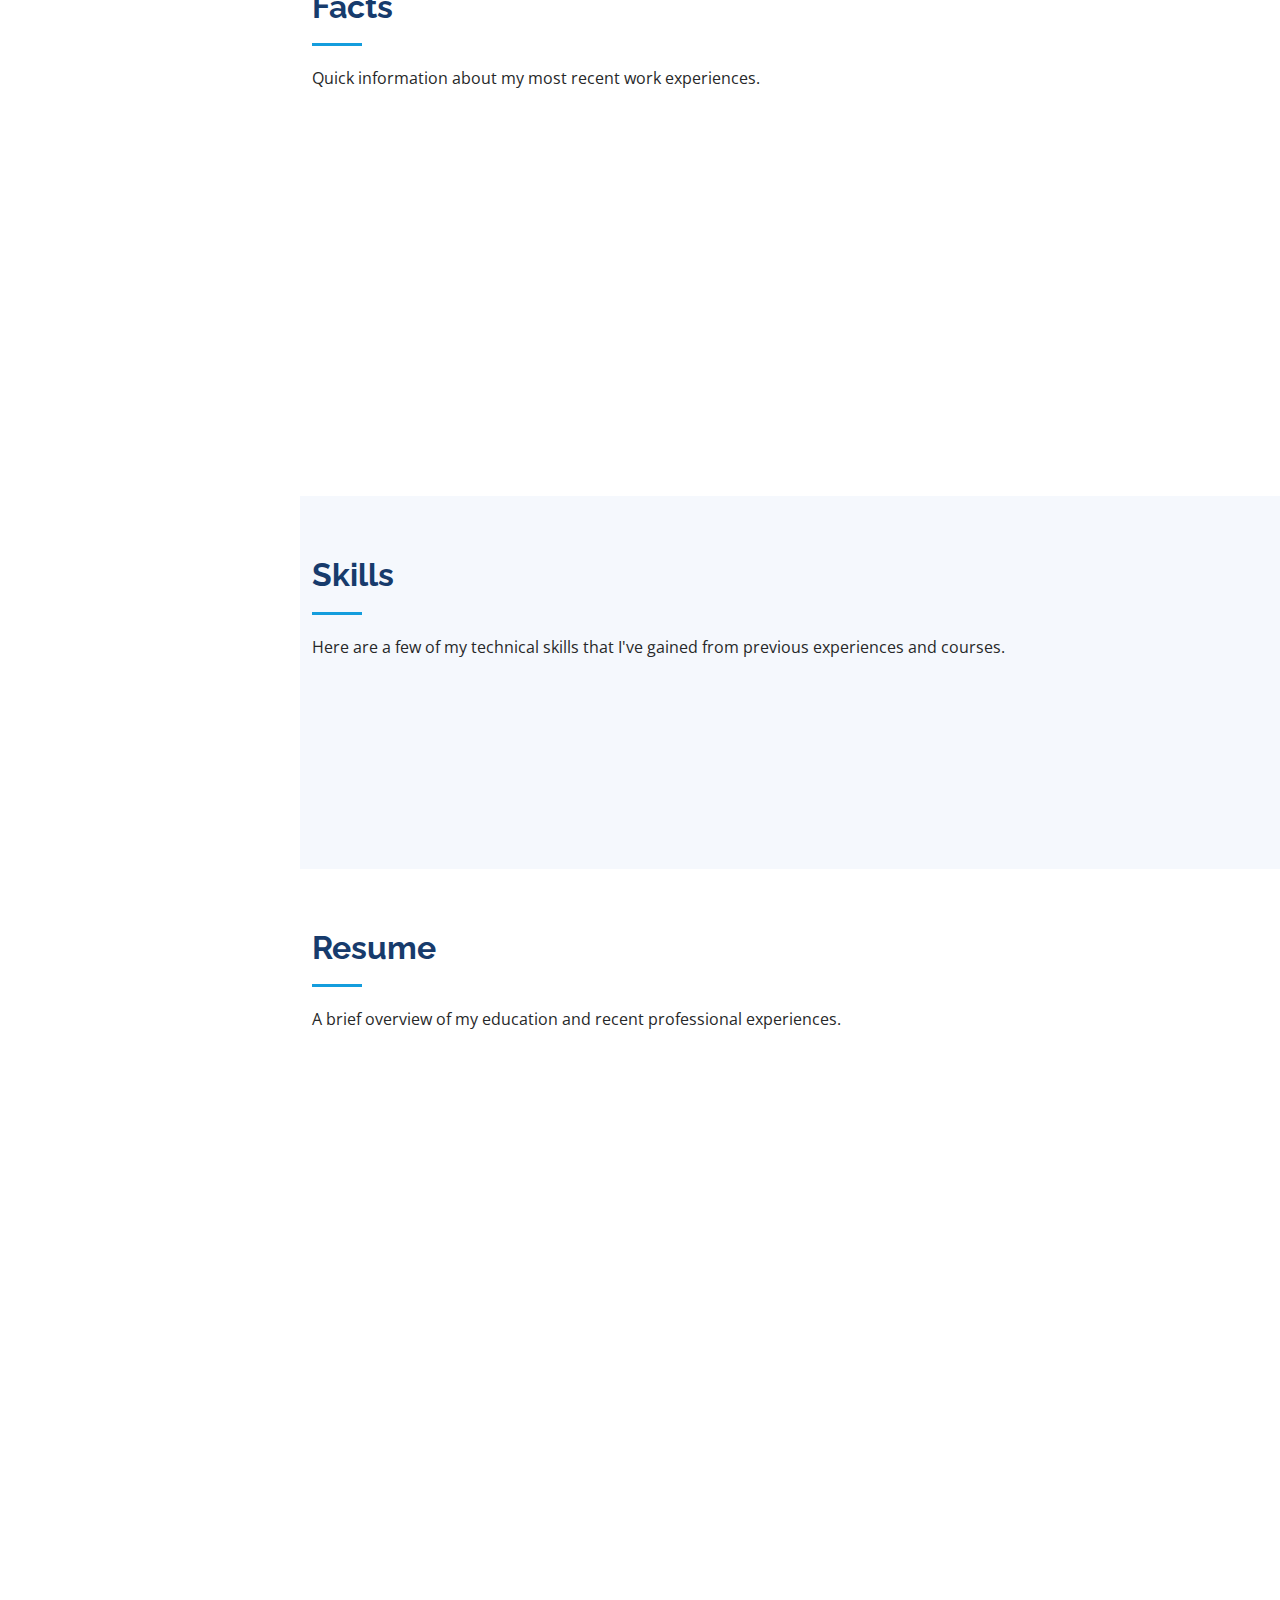
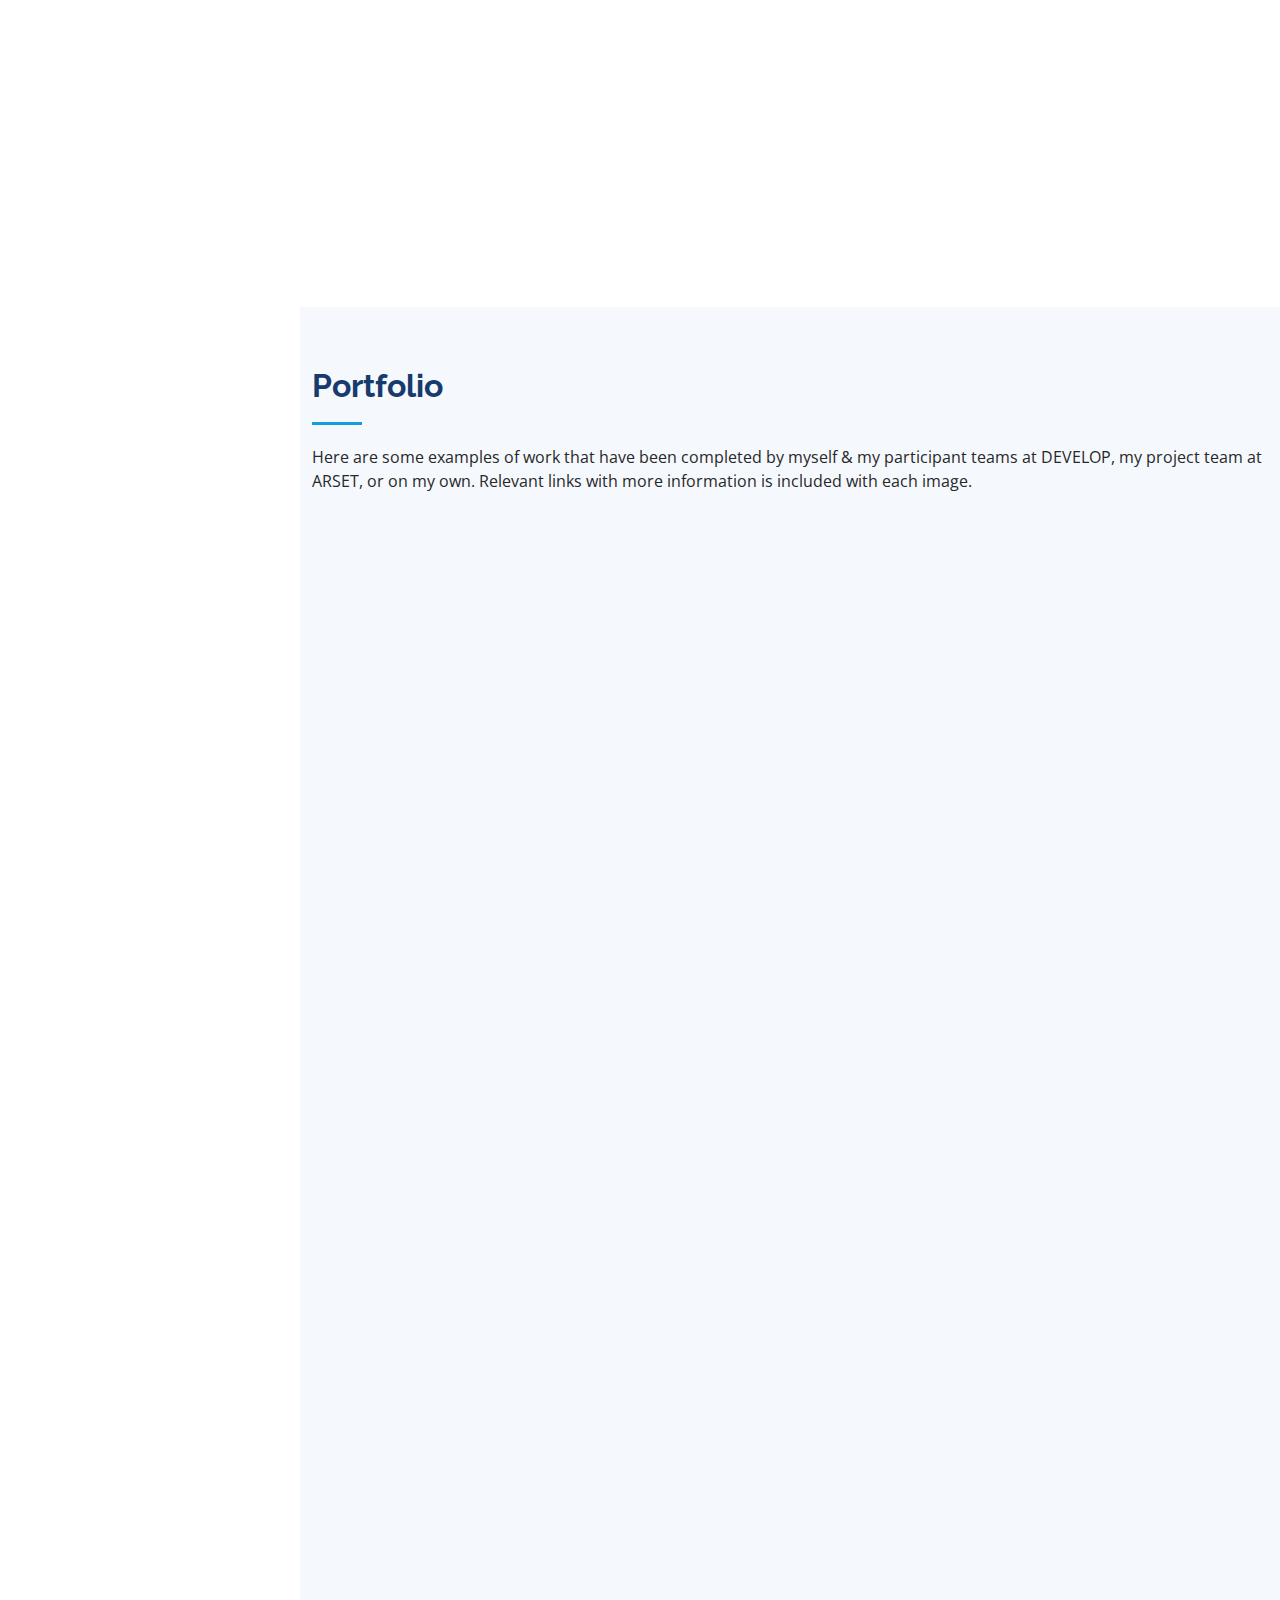
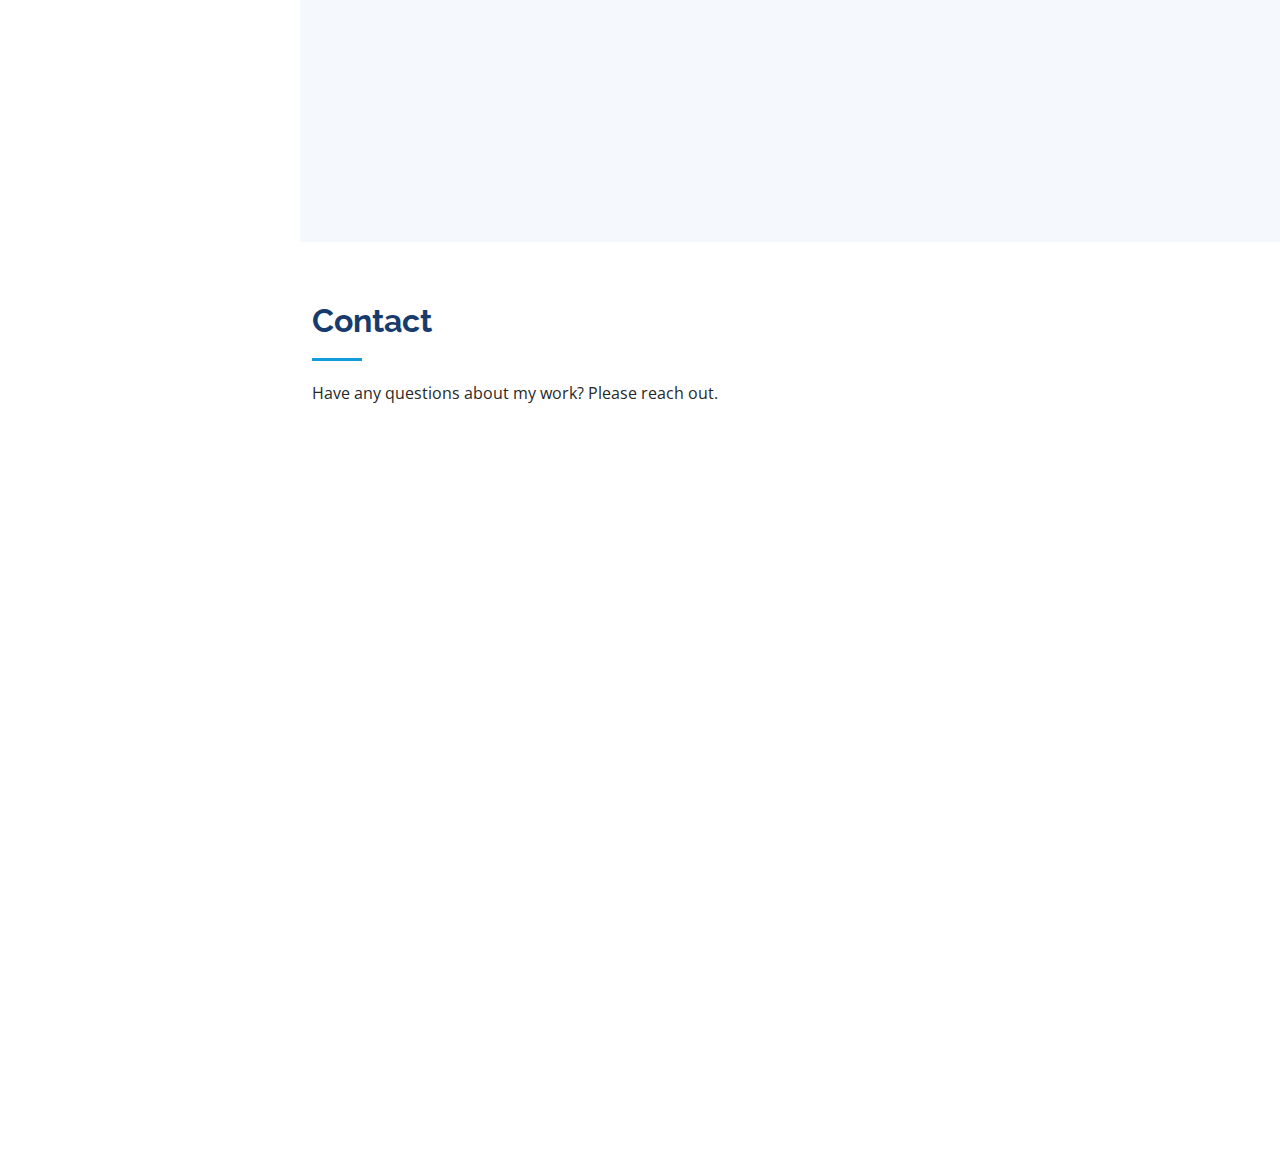
==== commit b80d6f21: "Update index.html" ====
--- a/index.html
+++ b/index.html
@@ -86,7 +86,7 @@
           <div class="col-lg-8 pt-4 pt-lg-0 content" data-aos="fade-left">
             <h3>Research Scientist</h3>
             <p class="fst-italic">
-              I currently work for <a href="https://baeri.org/earth-science">BAERI</a> as a research scientist for the <a href="https://appliedsciences.nasa.gov/what-we-do/capacity-building/arset">ARSET</a> and <a href="https://www.nasa.gov/oceanos">OCEANOS</a> programs at NASA's Ames Research Center. In this position, I assist with the development and implementation of webinars that specialize in applied remote sensing.
+              I currently work for <a href="https://baeri.org/earth-science">BAERI</a> as a research scientist for the <a href="https://appliedsciences.nasa.gov/what-we-do/capacity-building/arset">ARSET</a> and <a href="https://www.nasa.gov/oceanos">OCEANOS</a> programs at NASA's Ames Research Center. In this position, I assist with the development and implementation of projects that specialize in applied remote sensing.
             </p>
             <div class="row">
               <div class="col-lg-6">
@@ -97,7 +97,7 @@
               </div>
               <div class="col-lg-6">
                 <ul>
-                  <li><i class="bi bi-chevron-right"></i> <strong>Coding Languages:</strong> <span>GEE, Python, Unix, Git, HTML, CSS</span></li>
+                  <li><i class="bi bi-chevron-right"></i> <strong>Technology:</strong> <span>GEE, Python, Unix, Git, ACOLITE, GIS</span></li>
                    <li><i class="bi bi-chevron-right"></i> <strong>Location:</strong> <span>Ames Research Center, CA</span></li>
                 </ul>
               </div>
@@ -126,34 +126,34 @@
           <div class="col-lg-3 col-md-6 d-md-flex align-items-md-stretch" data-aos="fade-up">
             <div class="count-box">
               <i class="bi bi-alarm-fill"></i>
-              <span data-purecounter-start="0" data-purecounter-end="4" data-purecounter-duration="1" class="purecounter"></span>
-              <p><strong>Consecutive Terms</strong> as a Geoinformatics Fellow</p>
+              <span data-purecounter-start="0" data-purecounter-end="4" data-purecounter-duration="5" class="purecounter"></span>
+              <p><strong>Consecutive Years</strong> in the applied science field</p>
             </div>
           </div>
 
           <div class="col-lg-3 col-md-6 d-md-flex align-items-md-stretch" data-aos="fade-up" data-aos-delay="200">
             <div class="count-box">
               <i class="bi bi-headset"></i>
-              <span data-purecounter-start="0" data-purecounter-end="4" data-purecounter-duration="1" class="purecounter"></span>
-              <p><strong>Coding Instructor Experiences</strong> where I taught Git, Unix, Python, and GEE for Software Carpentry courses</p>
+              <span data-purecounter-start="0" data-purecounter-end="9" data-purecounter-duration="1" class="purecounter"></span>
+              <p><strong>Instructor Experiences</strong> where I taught Git, Unix, Python, and GEE for Software Carpentry courses or ARSET trainings</p>
             </div>
           </div>
 
           <div class="col-lg-3 col-md-6 d-md-flex align-items-md-stretch" data-aos="fade-up" data-aos-delay="100">
             <div class="count-box">
               <i class="bi bi-journal-richtext"></i>
-              <span data-purecounter-start="0" data-purecounter-end="7" data-purecounter-duration="1" class="purecounter"></span>
+              <span data-purecounter-start="0" data-purecounter-end="18" data-purecounter-duration="1" class="purecounter"></span>
               <p><strong>Completed Projects</strong> under my leadership at NASA DEVELOP</p>
             </div>
           </div>
           
-          <div class="col-lg-3 col-md-6 d-md-flex align-items-md-stretch" data-aos="fade-up" data-aos-delay="300">
+<!--           <div class="col-lg-3 col-md-6 d-md-flex align-items-md-stretch" data-aos="fade-up" data-aos-delay="300">
             <div class="count-box">
               <i class="bi bi-people"></i>
               <span data-purecounter-start="0" data-purecounter-end="24" data-purecounter-duration="1" class="purecounter"></span>
               <p><strong>Participants</strong> that I've been responsible for as a project manager</p>
             </div>
-          </div>
+          </div> -->
 
         </div>
 
@@ -187,12 +187,12 @@
               </div>
             </div>
 
-            <div class="progress">
+<!--             <div class="progress">
               <span class="skill">HTML <i class="val">75%</i></span>
               <div class="progress-bar-wrap">
                 <div class="progress-bar" role="progressbar" aria-valuenow="75" aria-valuemin="0" aria-valuemax="100"></div>
               </div>
-            </div>
+            </div> -->
 
           </div>
 
@@ -212,12 +212,12 @@
               </div>
             </div>
 
-            <div class="progress">
+<!--             <div class="progress">
               <span class="skill">CSS <i class="val">55%</i></span>
               <div class="progress-bar-wrap">
                 <div class="progress-bar" role="progressbar" aria-valuenow="55" aria-valuemin="0" aria-valuemax="100"></div>
               </div>
-            </div>
+            </div> -->
 
           </div>
 
@@ -240,7 +240,7 @@
             <h3 class="resume-title">Summary</h3>
             <div class="resume-item pb-0">
               <h4>Britnay Beaudry</h4>
-              <p><em>Experienced Spatial Analyst with a demonstrated history of working in the scientific research industry. Skilled in Geographic Information Systems, programming in Python and Javascript, and using Google Earth Engine to better understand Earth's spatial and temporal systems.</em></p>
+              <p><em>Experienced Spatial Analyst with a demonstrated history of working in the scientific research industry. Skilled in Geographic Information Systems, applied remote sensing, and using Google Earth Engine to better understand Earth's spatial and temporal systems.</em></p>
 <!--               <ul>
                 <li>britnaybeaudry@gmail.com</li>
               </ul> -->
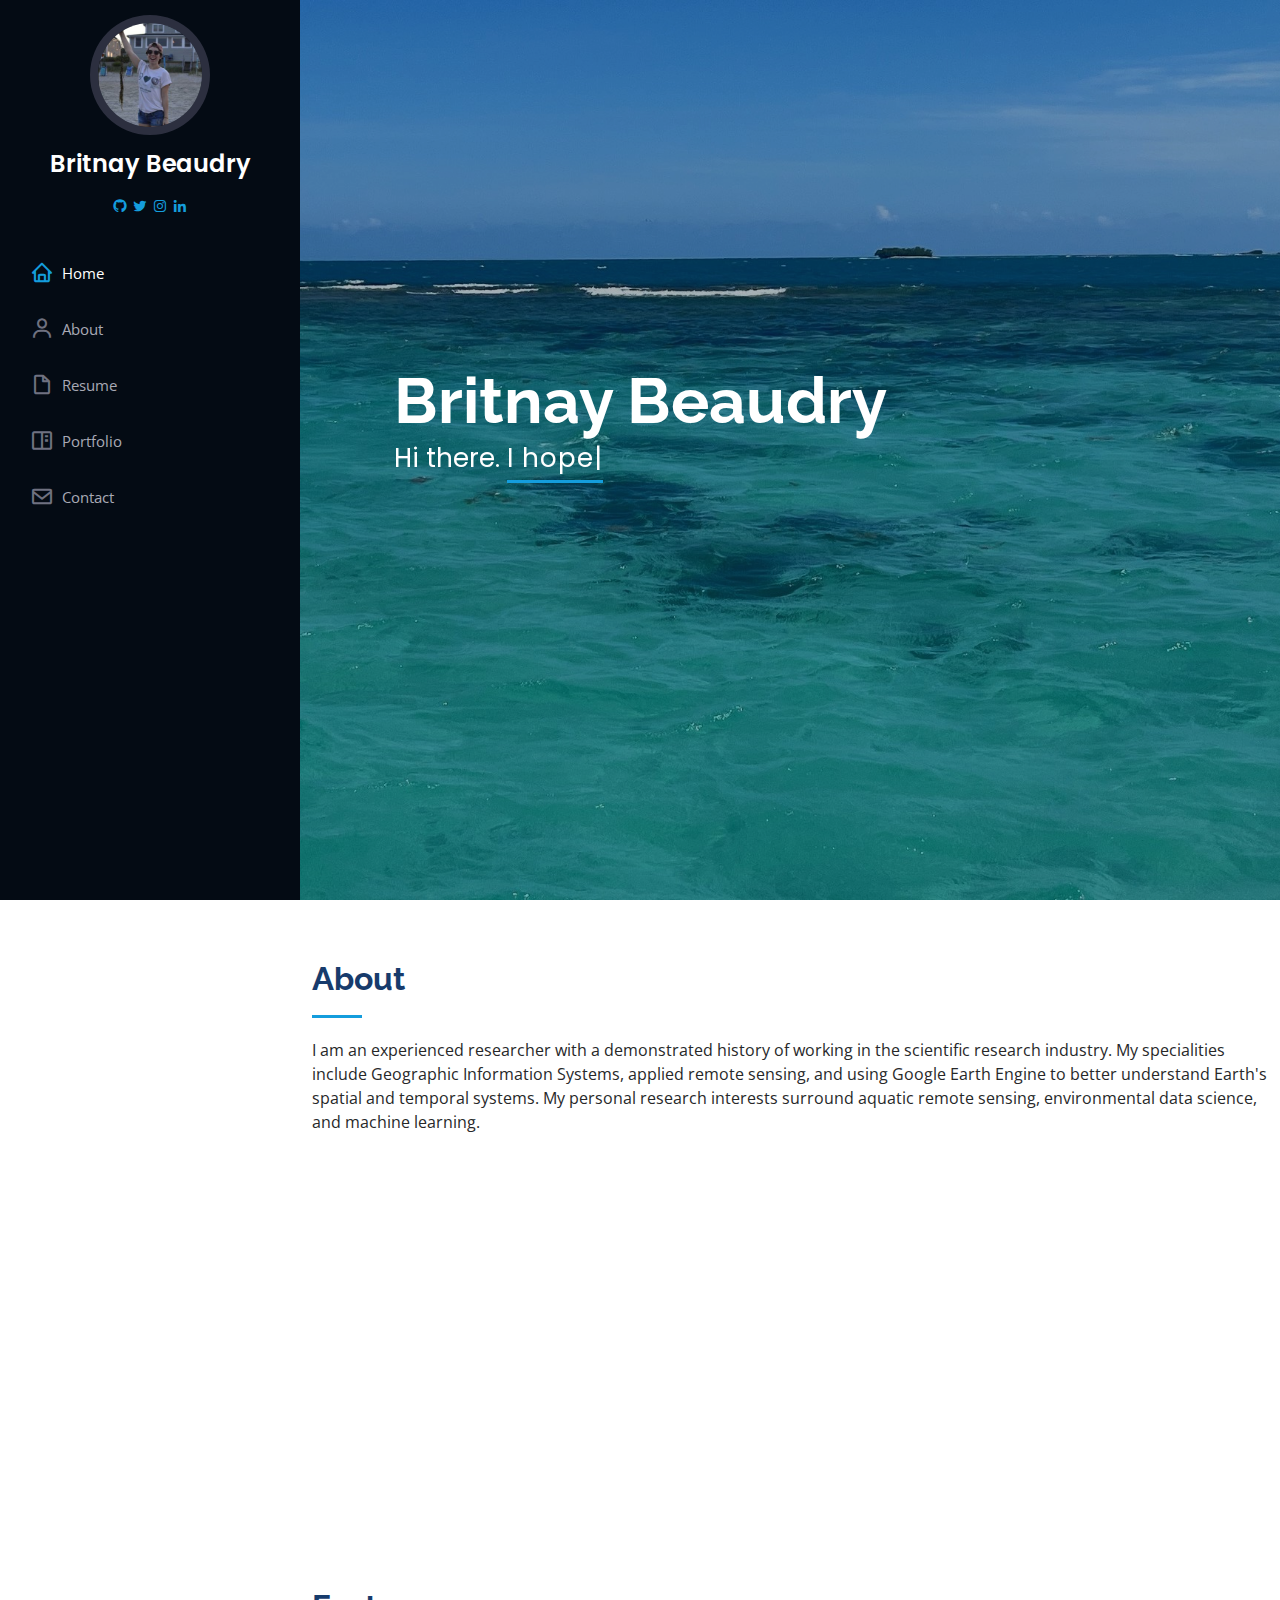
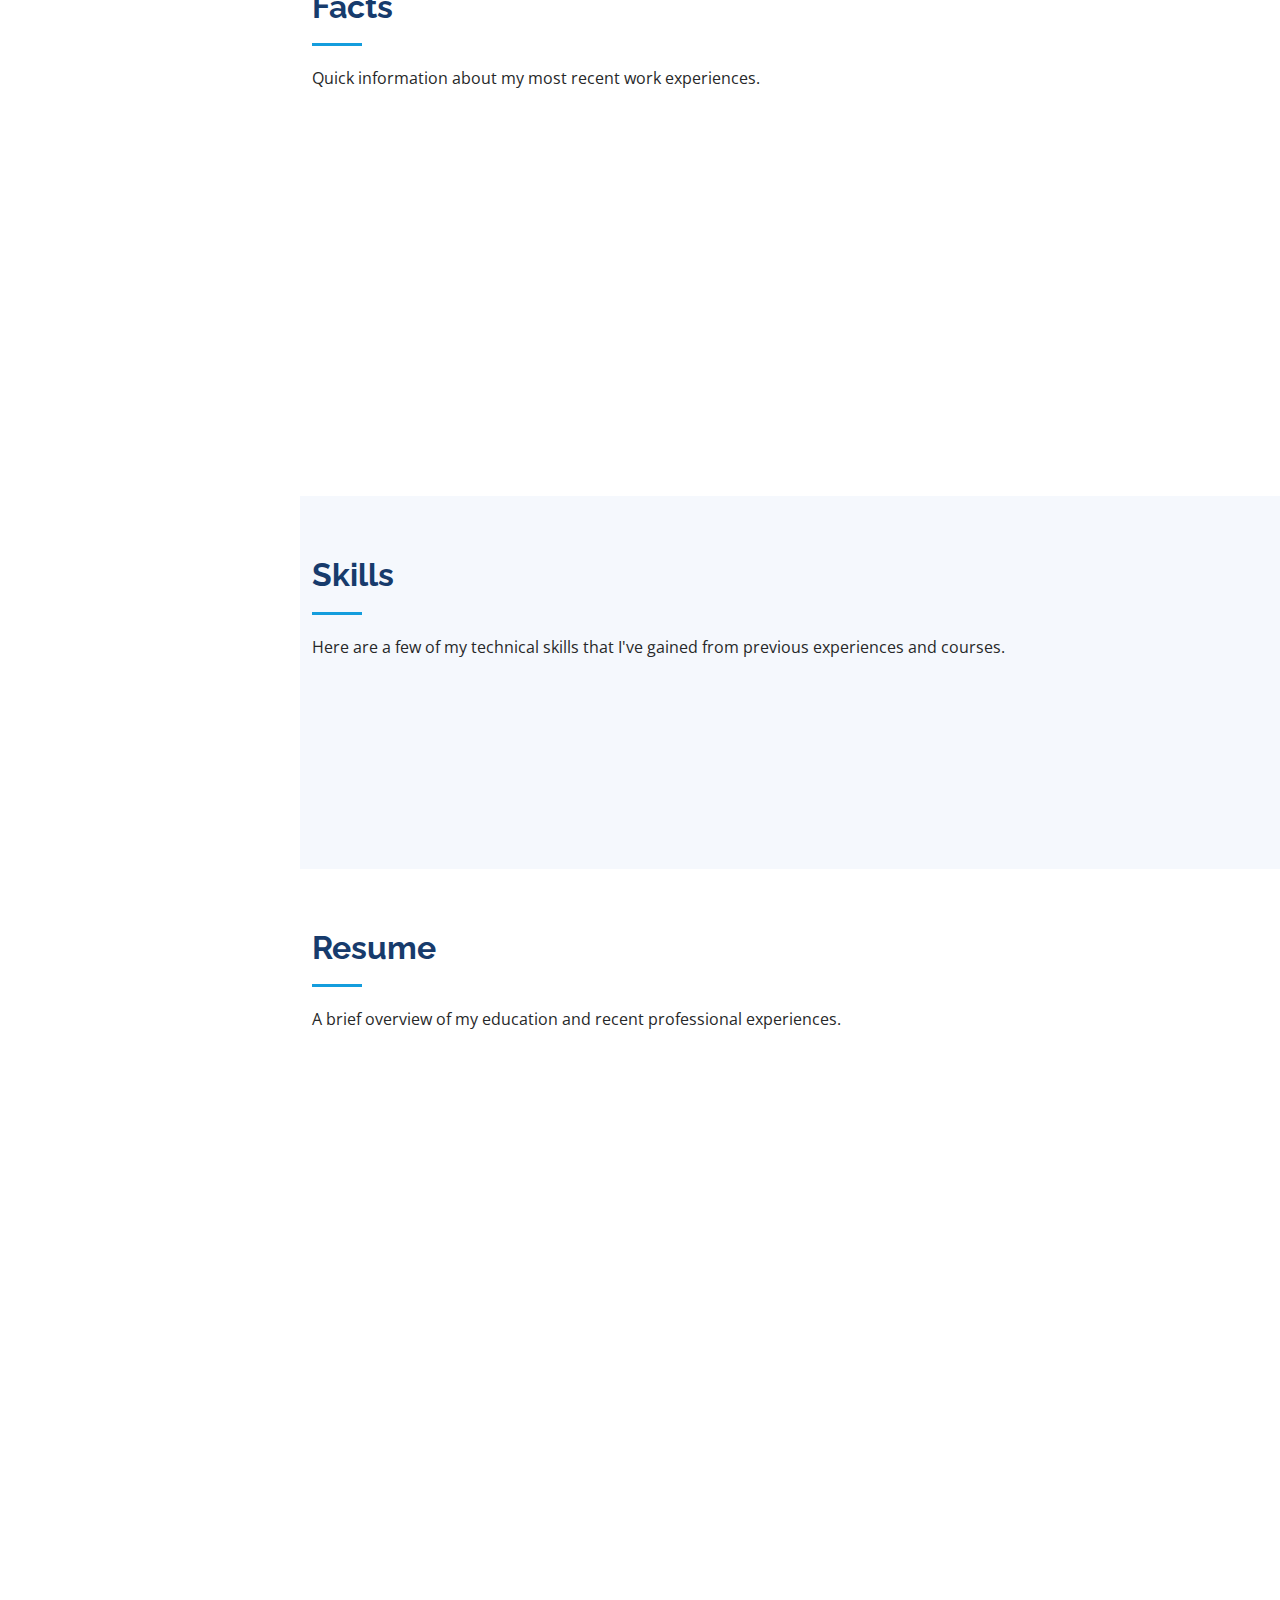
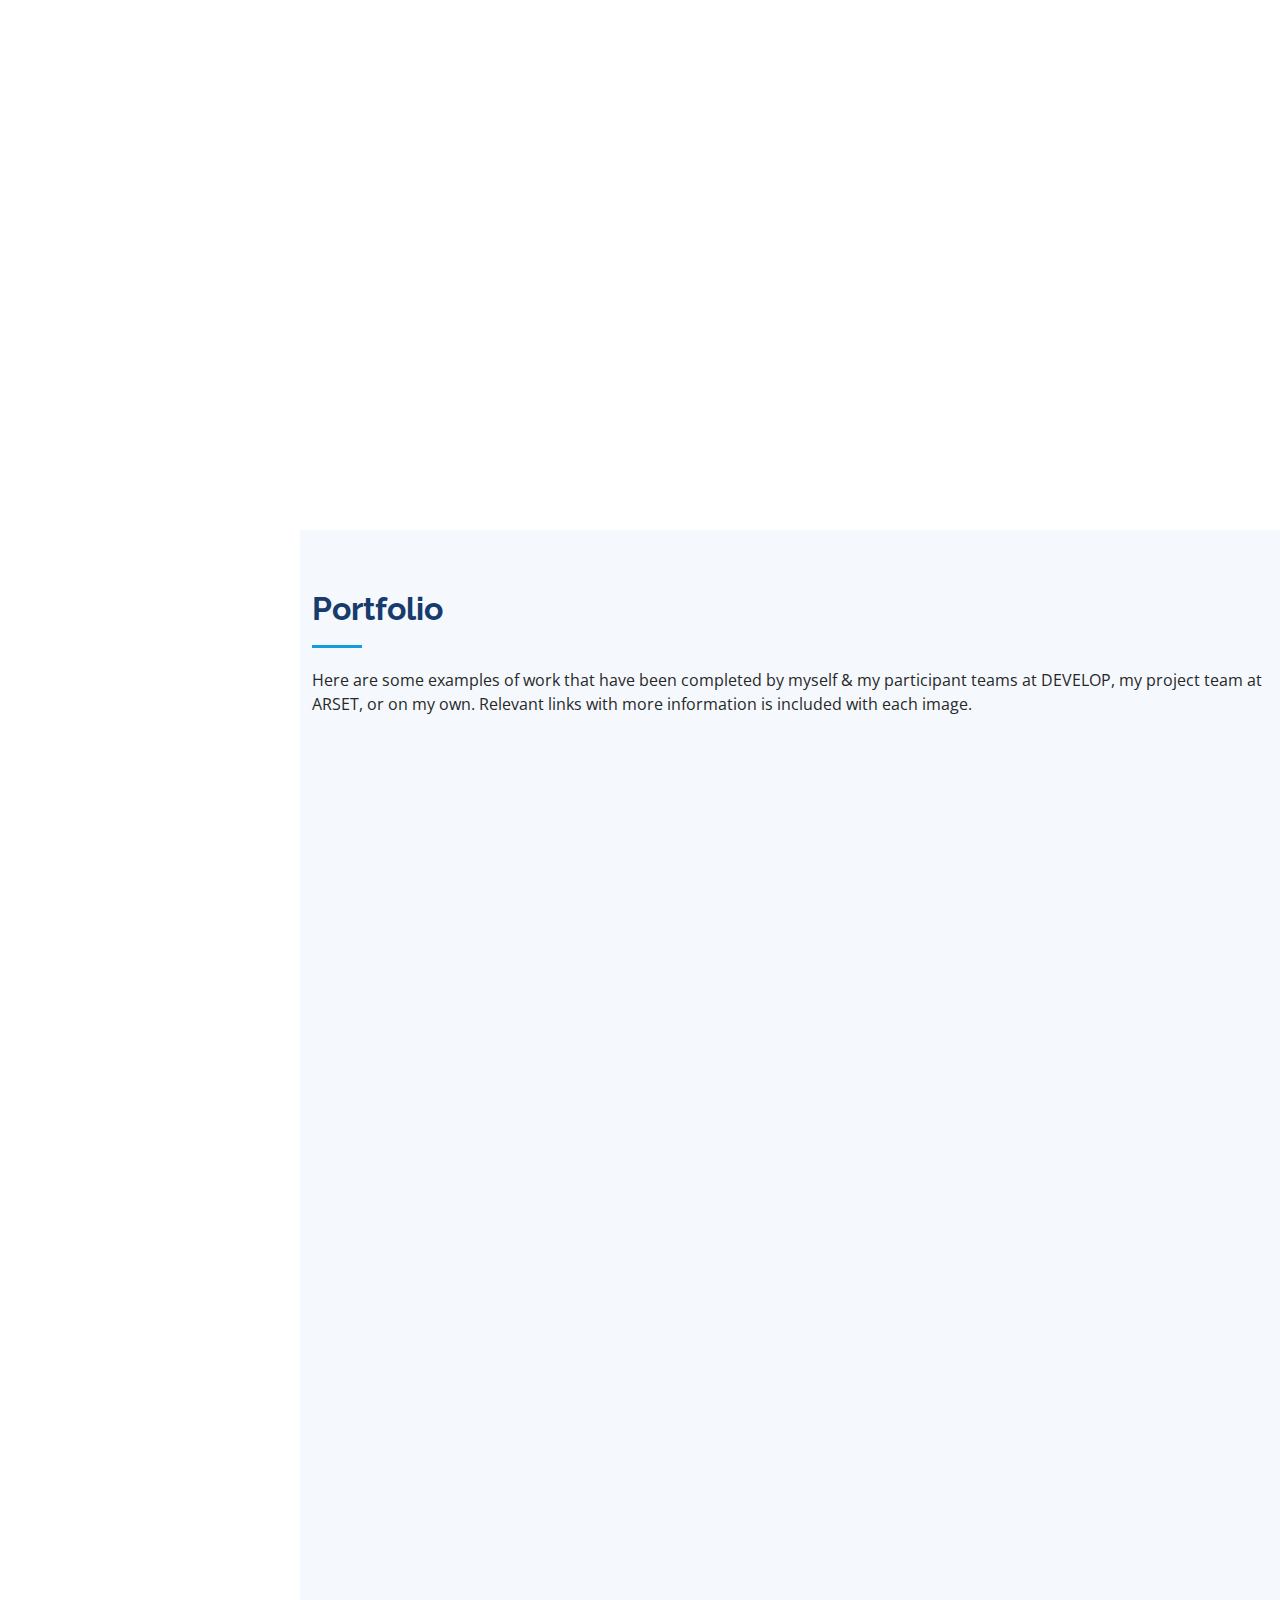
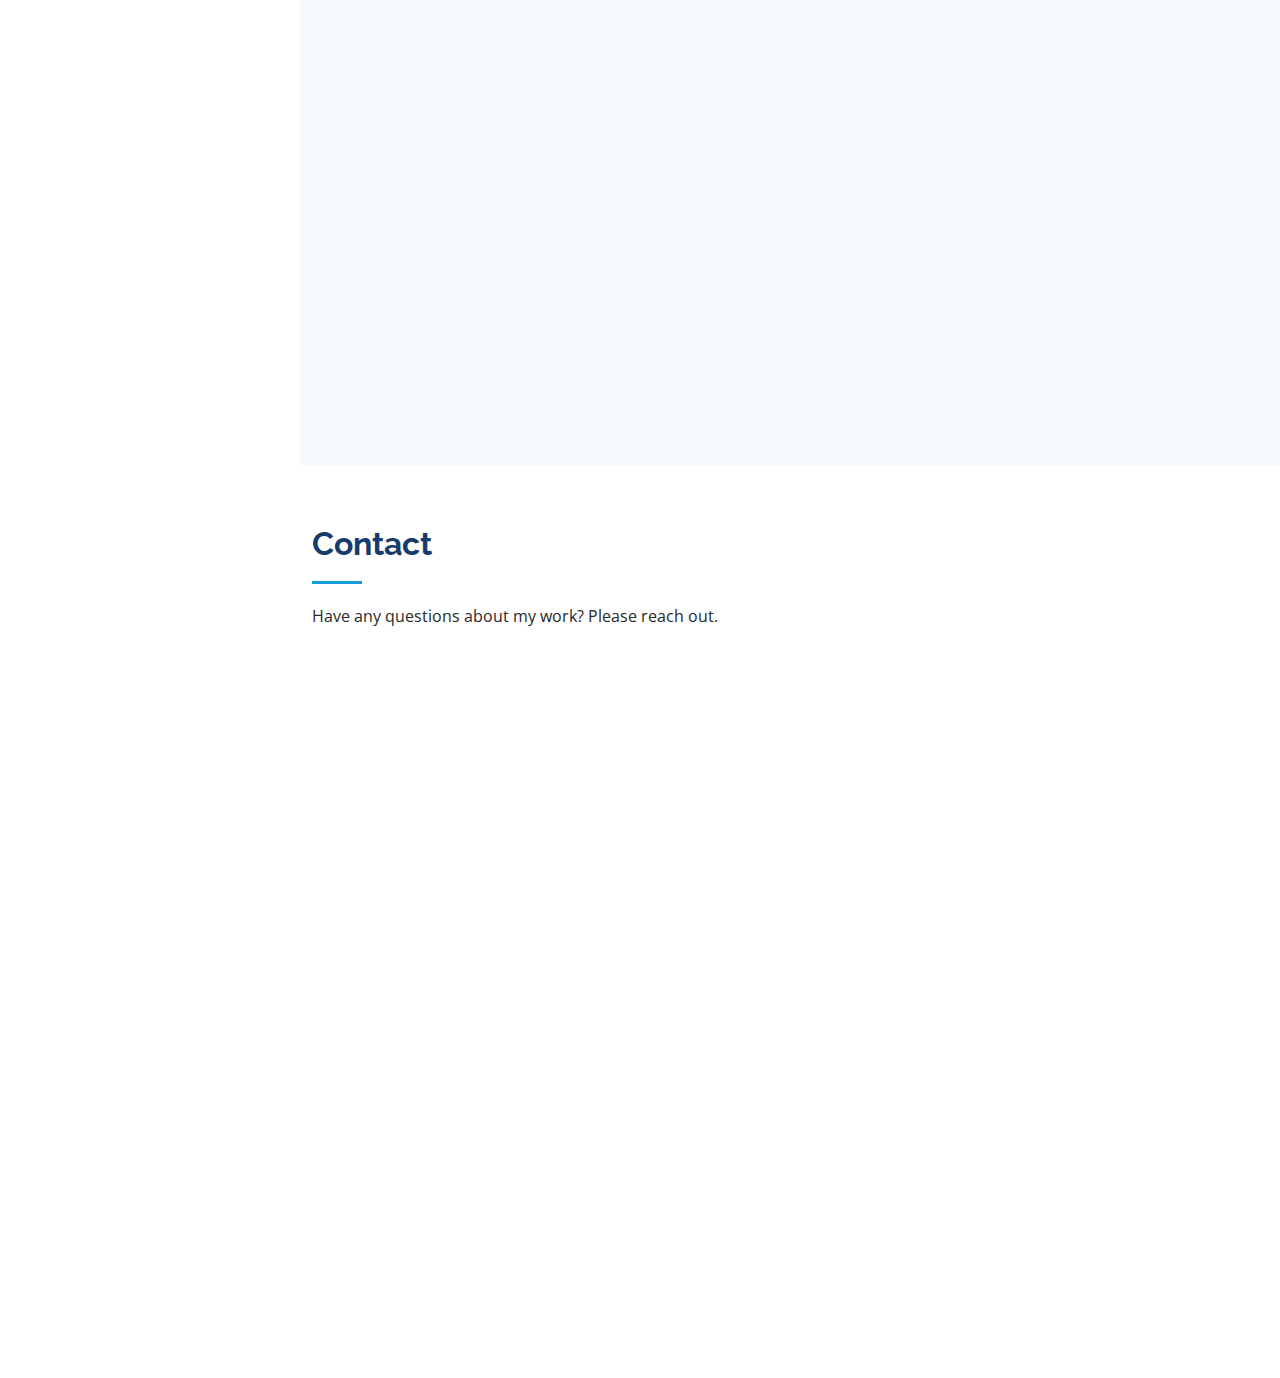
==== commit 635c18ae: "Update index.html" ====
--- a/index.html
+++ b/index.html
@@ -76,7 +76,7 @@
 
         <div class="section-title">
           <h2>About</h2>
-          <p>I am an experienced researcher with a demonstrated history of working in the scientific research industry. My specialities include Geographic Information Systems, programming in Python and Javascript, and using Google Earth Engine to better understand Earth's spatial and temporal systems. My personal research interests surround aquatic remote sensing, environmental data science, and machine learning.</p>
+          <p>I am an experienced researcher with a demonstrated history of working in the scientific research industry. My specialities include Geographic Information Systems, applied remote sensing, and using Google Earth Engine to better understand Earth's spatial and temporal systems. My personal research interests surround aquatic remote sensing, environmental data science, and machine learning.</p>
         </div>
 
         <div class="row">
@@ -260,13 +260,21 @@
           <div class="col-lg-6" data-aos="fade-up" data-aos-delay="100">
             <h3 class="resume-title">Professional Experience</h3>
             <div class="resume-item">
-              <h4>Geoinformatics Fellow, NASA DEVELOP National Program</h4>
-              <h5>2019 - Present</h5>
+              <h4>Research Associate, NASA ARSET Program</h4>
+              <h5>2022 - Present</h5>
               <p><em>Ames Research Center, Mountain View, CA </em></p>
               <ul>
-                <li>Managing office and project activities, ensuring the scientific integrity of past and ongoing projects, and leading team building and personal/professional development activities.</li>
-                <li>Generating project ideas, writing project proposals, and providing technical edits for future projects through the DEVELOP program. </li>
-                <li>Creating and reviewing project deliverables, and disseminating results for past and ongoing DEVELOP projects.</li>
+                <li>Develop webinars and mentor projects that feature applied uses of remote sensing and environmental science research for ecological conservation.</li>
+              </ul>
+            </div>
+            <div class="resume-item">
+              <h4>Geoinformatics Fellow, NASA DEVELOP National Program</h4>
+              <h5>2019 - 2022</h5>
+              <p><em>Ames Research Center, Mountain View, CA </em></p>
+              <ul>
+                <li>Managed office and project activities, ensuring the scientific integrity of past and ongoing projects, and led team building and personal/professional development activities.</li>
+                <li>Generated project ideas, wrote project proposals, and provided technical edits for future projects through the DEVELOP program. </li>
+                <li>Created and reviewed project deliverables, and disseminated results for past and ongoing DEVELOP projects.</li>
               </ul>
             </div>
             <div class="resume-item">
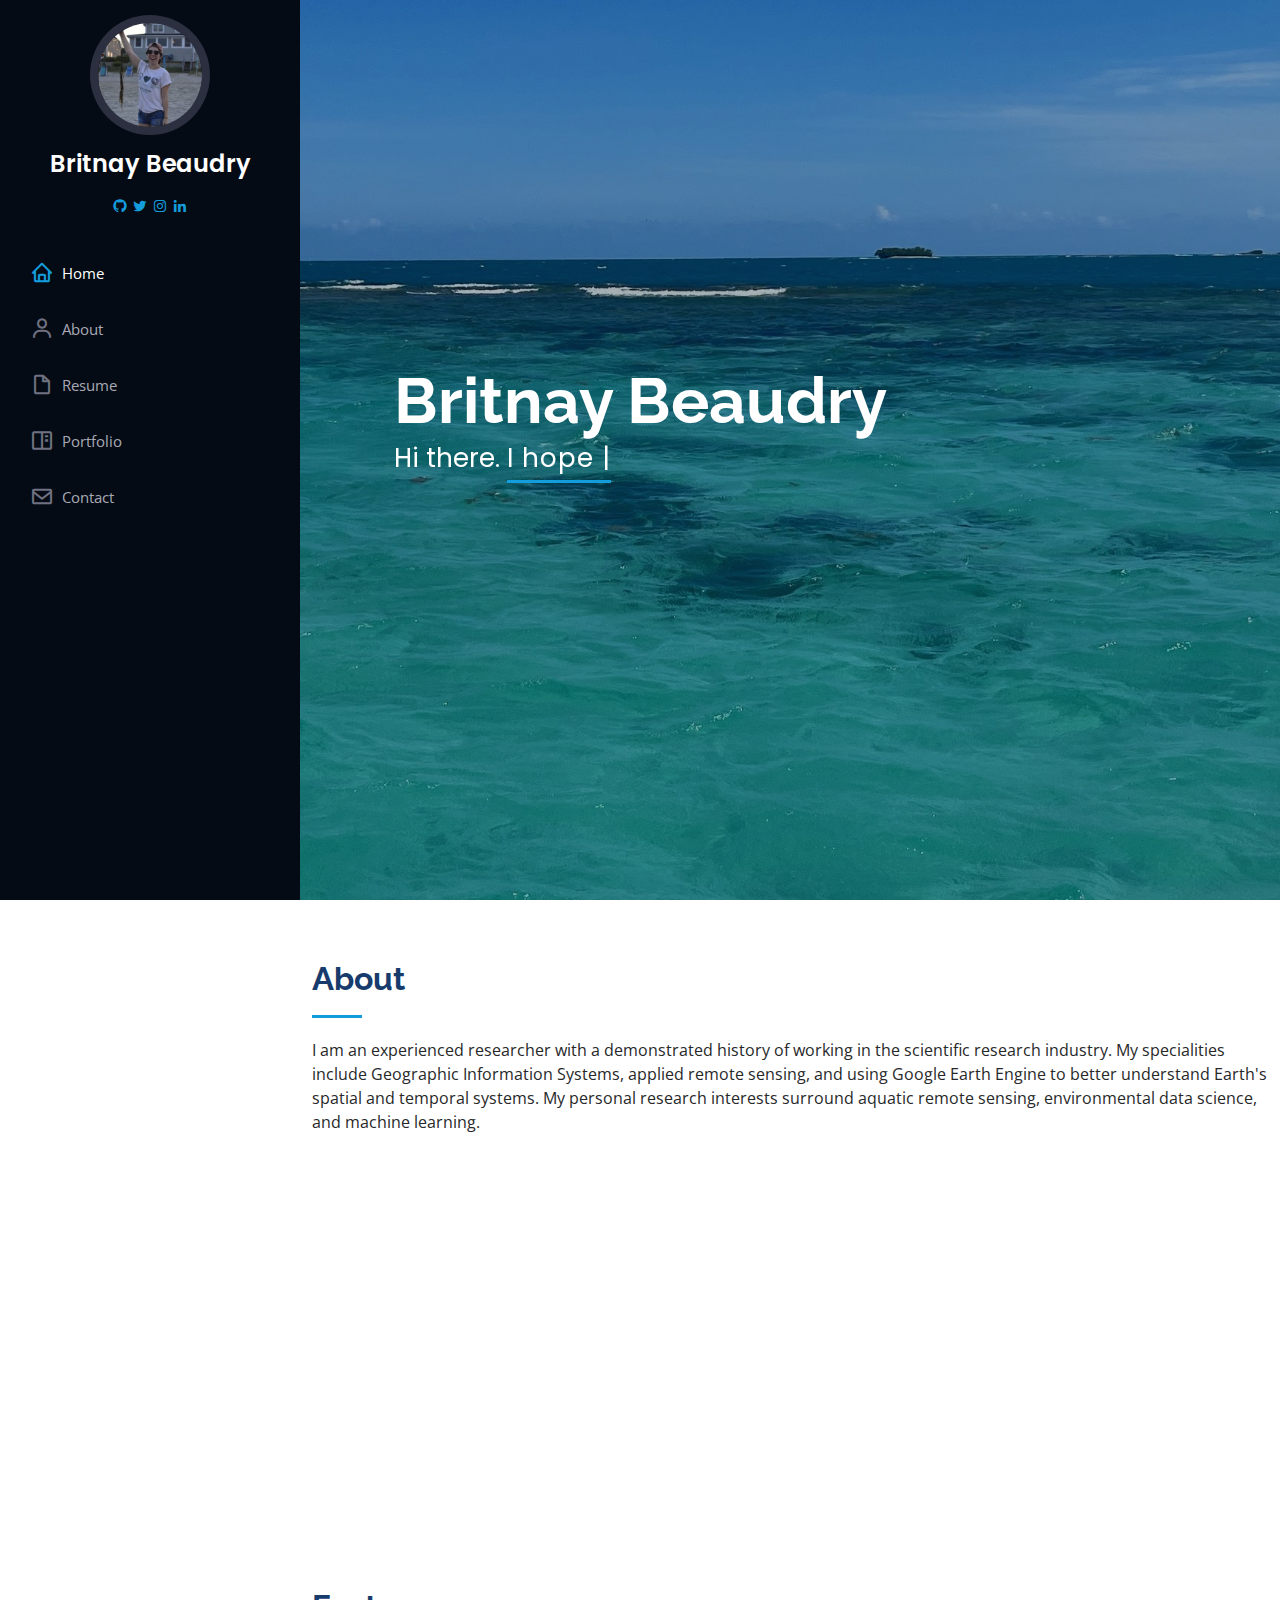
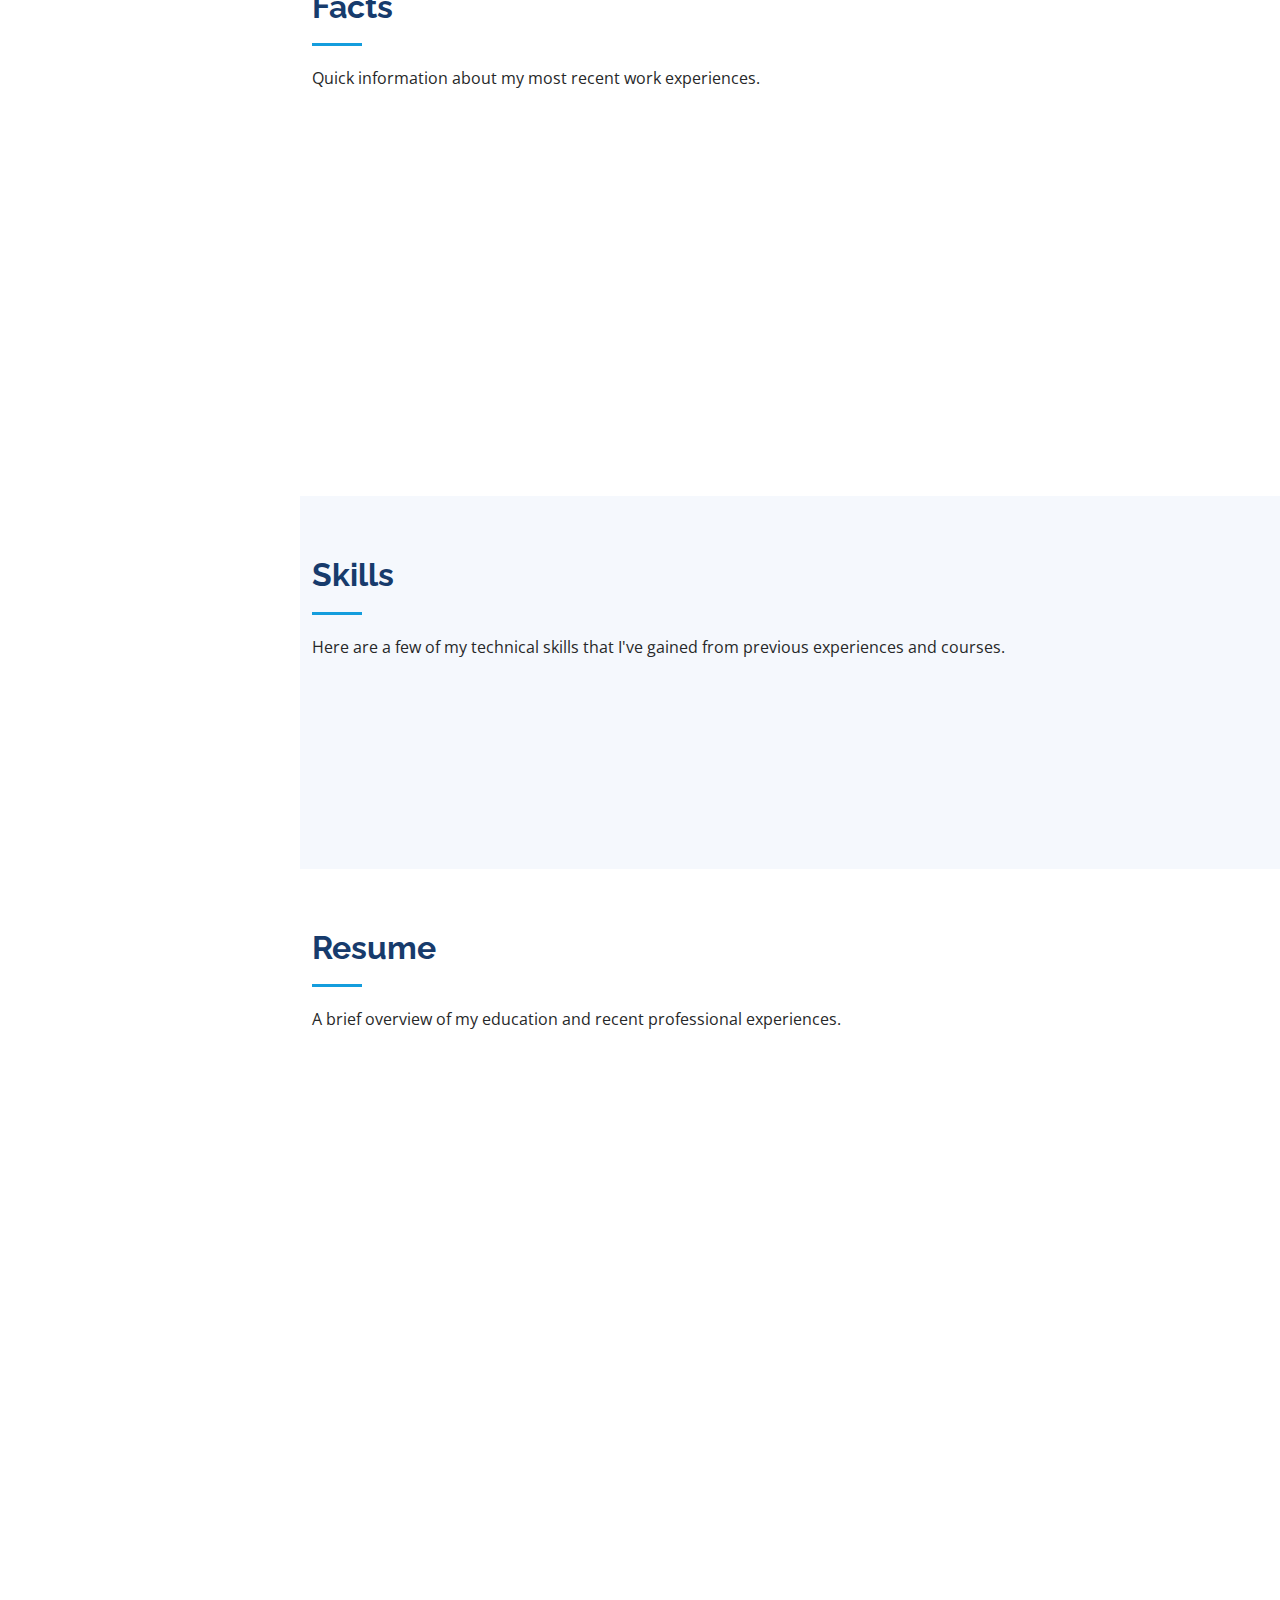
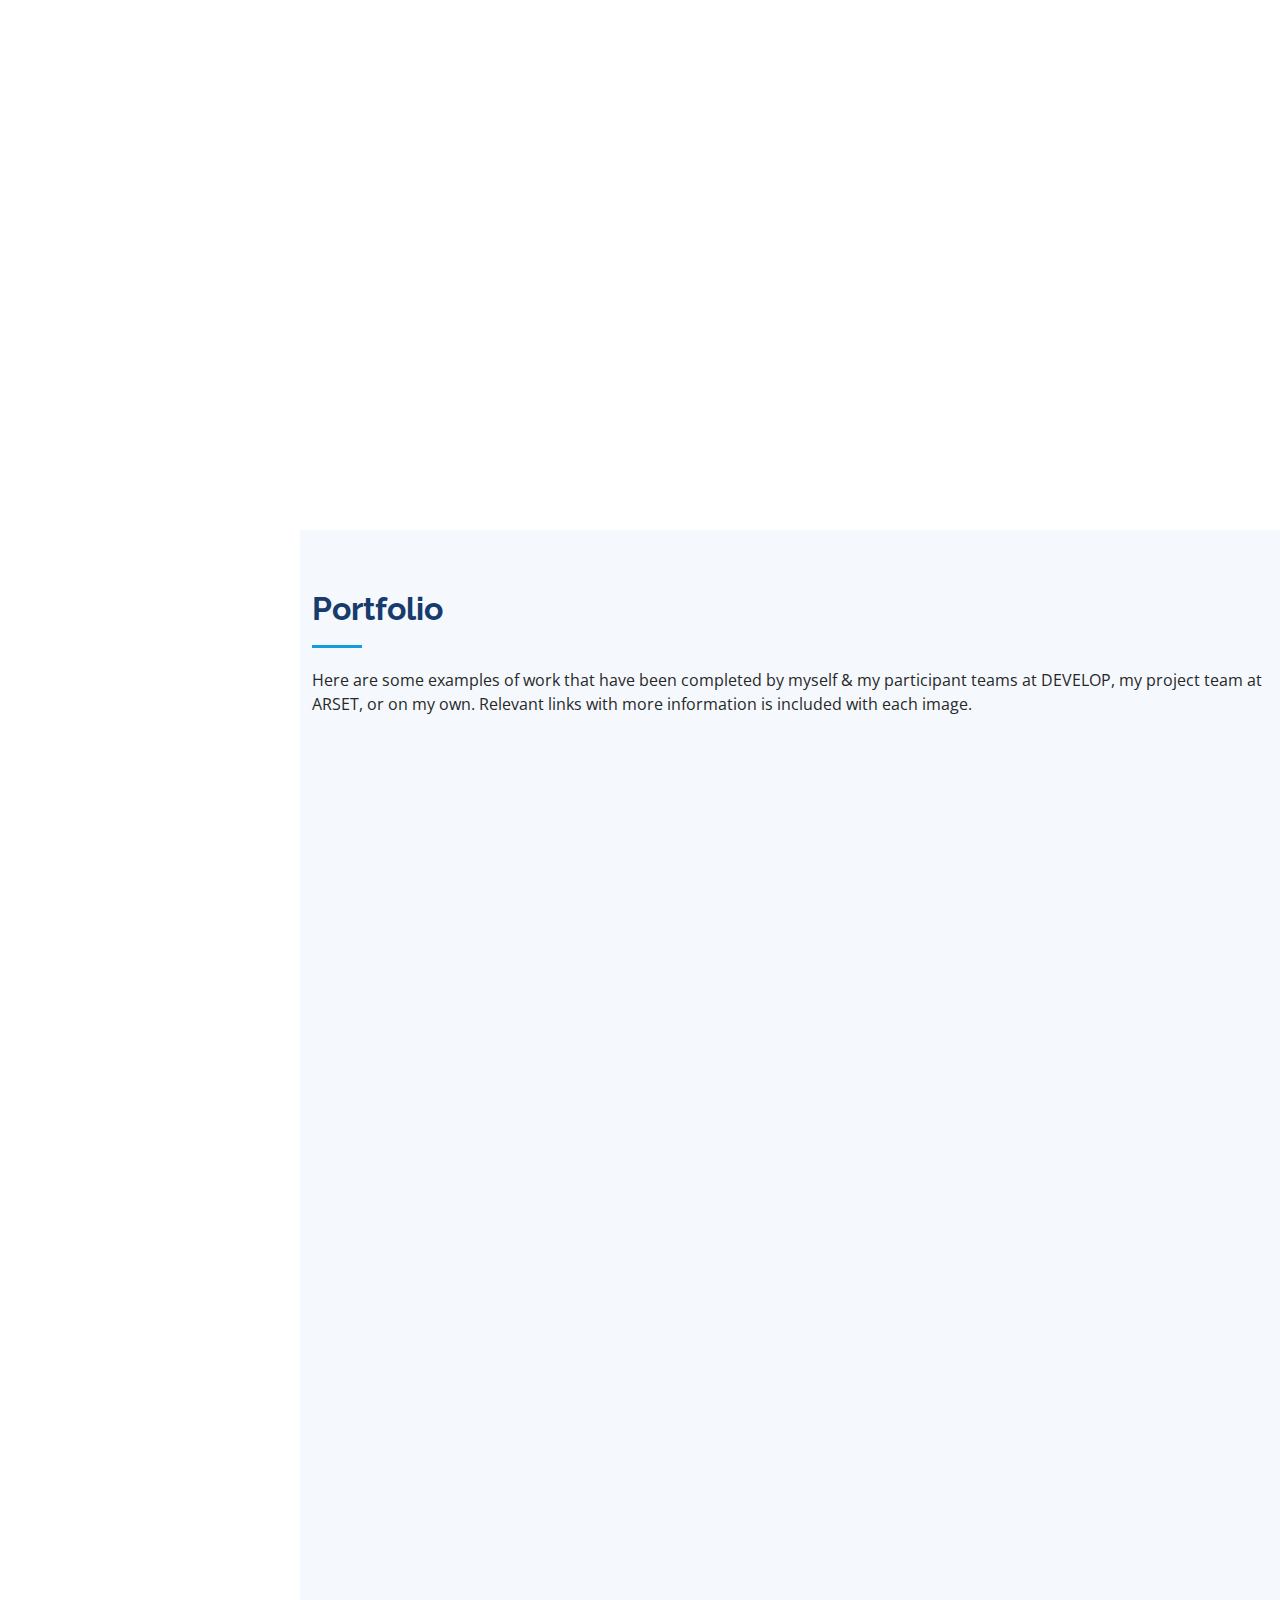
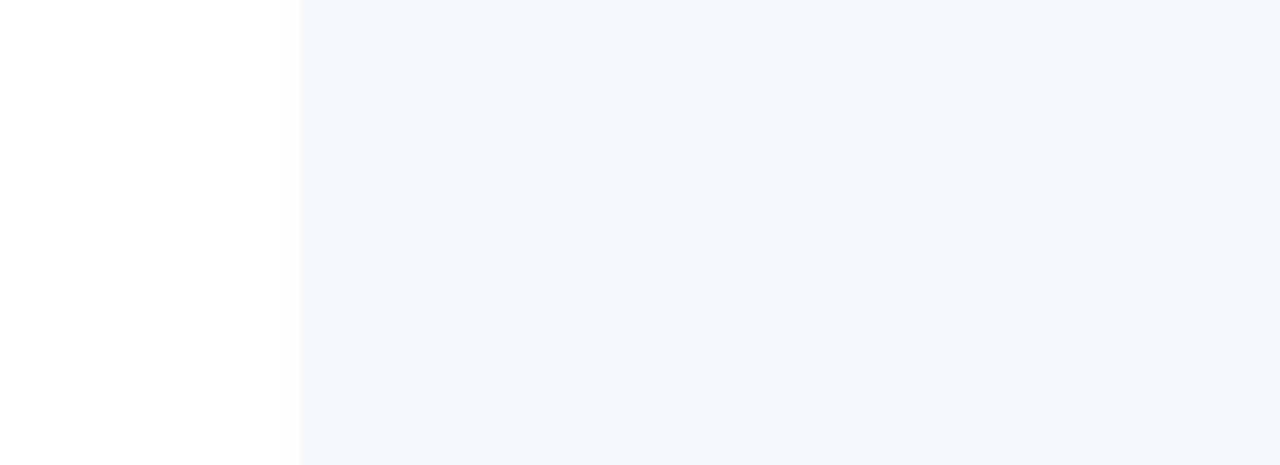
==== commit 8d9025a1: "Update index.html" ====
--- a/index.html
+++ b/index.html
@@ -241,9 +241,7 @@
             <div class="resume-item pb-0">
               <h4>Britnay Beaudry</h4>
               <p><em>Experienced Spatial Analyst with a demonstrated history of working in the scientific research industry. Skilled in Geographic Information Systems, applied remote sensing, and using Google Earth Engine to better understand Earth's spatial and temporal systems.</em></p>
-<!--               <ul>
-                <li>britnaybeaudry@gmail.com</li>
-              </ul> -->
+
             </div>
 
             <h3 class="resume-title">Education</h3>
@@ -597,60 +595,6 @@
       </div> -->
     </section><!-- End Services Section -->
 
-    <!-- ======= Contact Section ======= -->
-    <section id="contact" class="contact">
-      <div class="container">
-
-        <div class="section-title">
-          <h2>Contact</h2>
-          <p>Have any questions about my work? Please reach out.</p>
-        </div>
-
-        <div class="row" data-aos="fade-in">
-
-          <div class="col-lg-5 d-flex align-items-stretch">
-              <div class="email">
-                <i class="bi bi-envelope"></i>
-                <h4>Email:</h4>
-                <p>britnaybeaudry@gmail.com</p>
-              </div>
-
-          </div>
-
-          <div class="col-lg-7 mt-5 mt-lg-0 d-flex align-items-stretch">
-            <form action="forms/contact.php" method="post" role="form" class="php-email-form">
-              <div class="row">
-                <div class="form-group col-md-6">
-                  <label for="name">Your Name</label>
-                  <input type="text" name="name" class="form-control" id="name" required>
-                </div>
-                <div class="form-group col-md-6">
-                  <label for="name">Your Email</label>
-                  <input type="email" class="form-control" name="email" id="email" required>
-                </div>
-              </div>
-              <div class="form-group">
-                <label for="name">Subject</label>
-                <input type="text" class="form-control" name="subject" id="subject" required>
-              </div>
-              <div class="form-group">
-                <label for="name">Message</label>
-                <textarea class="form-control" name="message" rows="10" required></textarea>
-              </div>
-              <div class="my-3">
-                <div class="loading">Loading</div>
-                <div class="error-message"></div>
-                <div class="sent-message">Your message has been sent. Thank you!</div>
-              </div>
-              <div class="text-center"><button type="submit">Send Message</button></div>
-            </form>
-          </div>
-
-        </div>
-
-      </div>
-    </section><!-- End Contact Section -->
-
   </main><!-- End #main -->
 
   <a href="#" class="back-to-top d-flex align-items-center justify-content-center"><i class="bi bi-arrow-up-short"></i></a>
